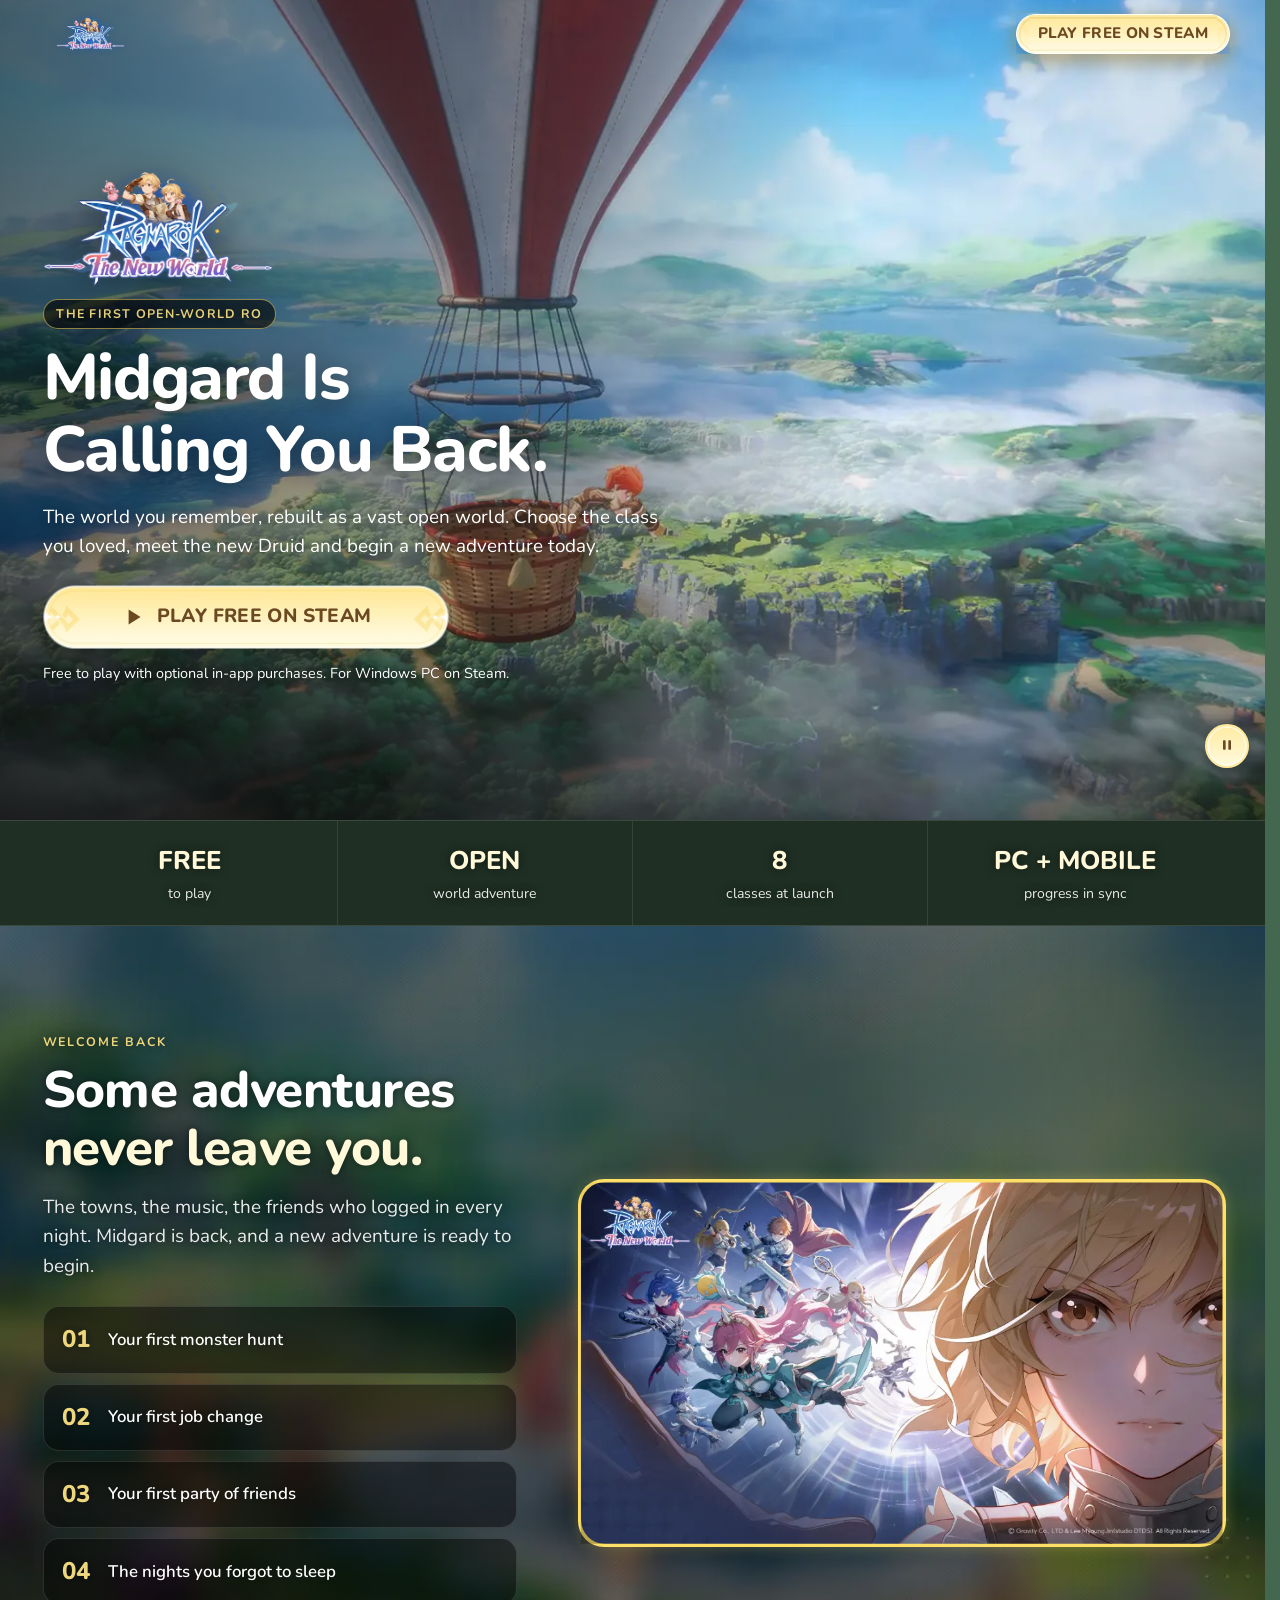
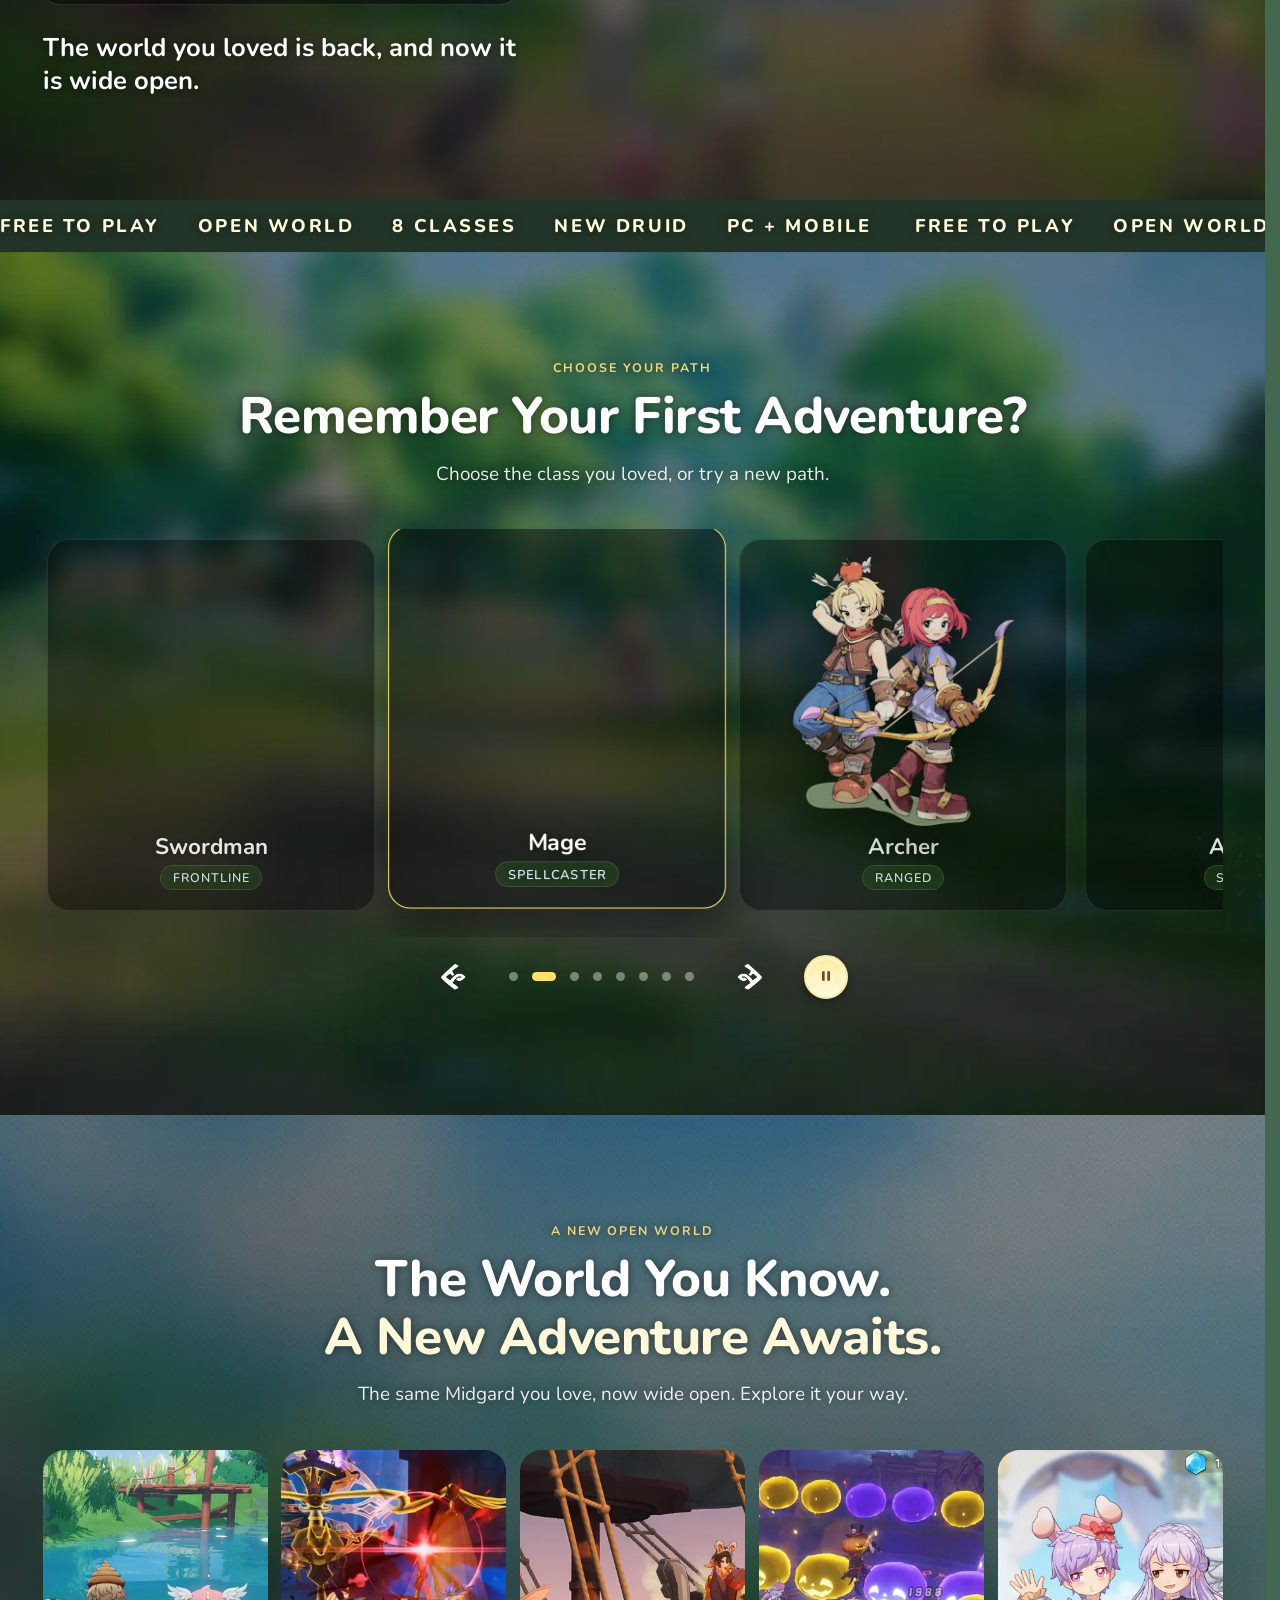
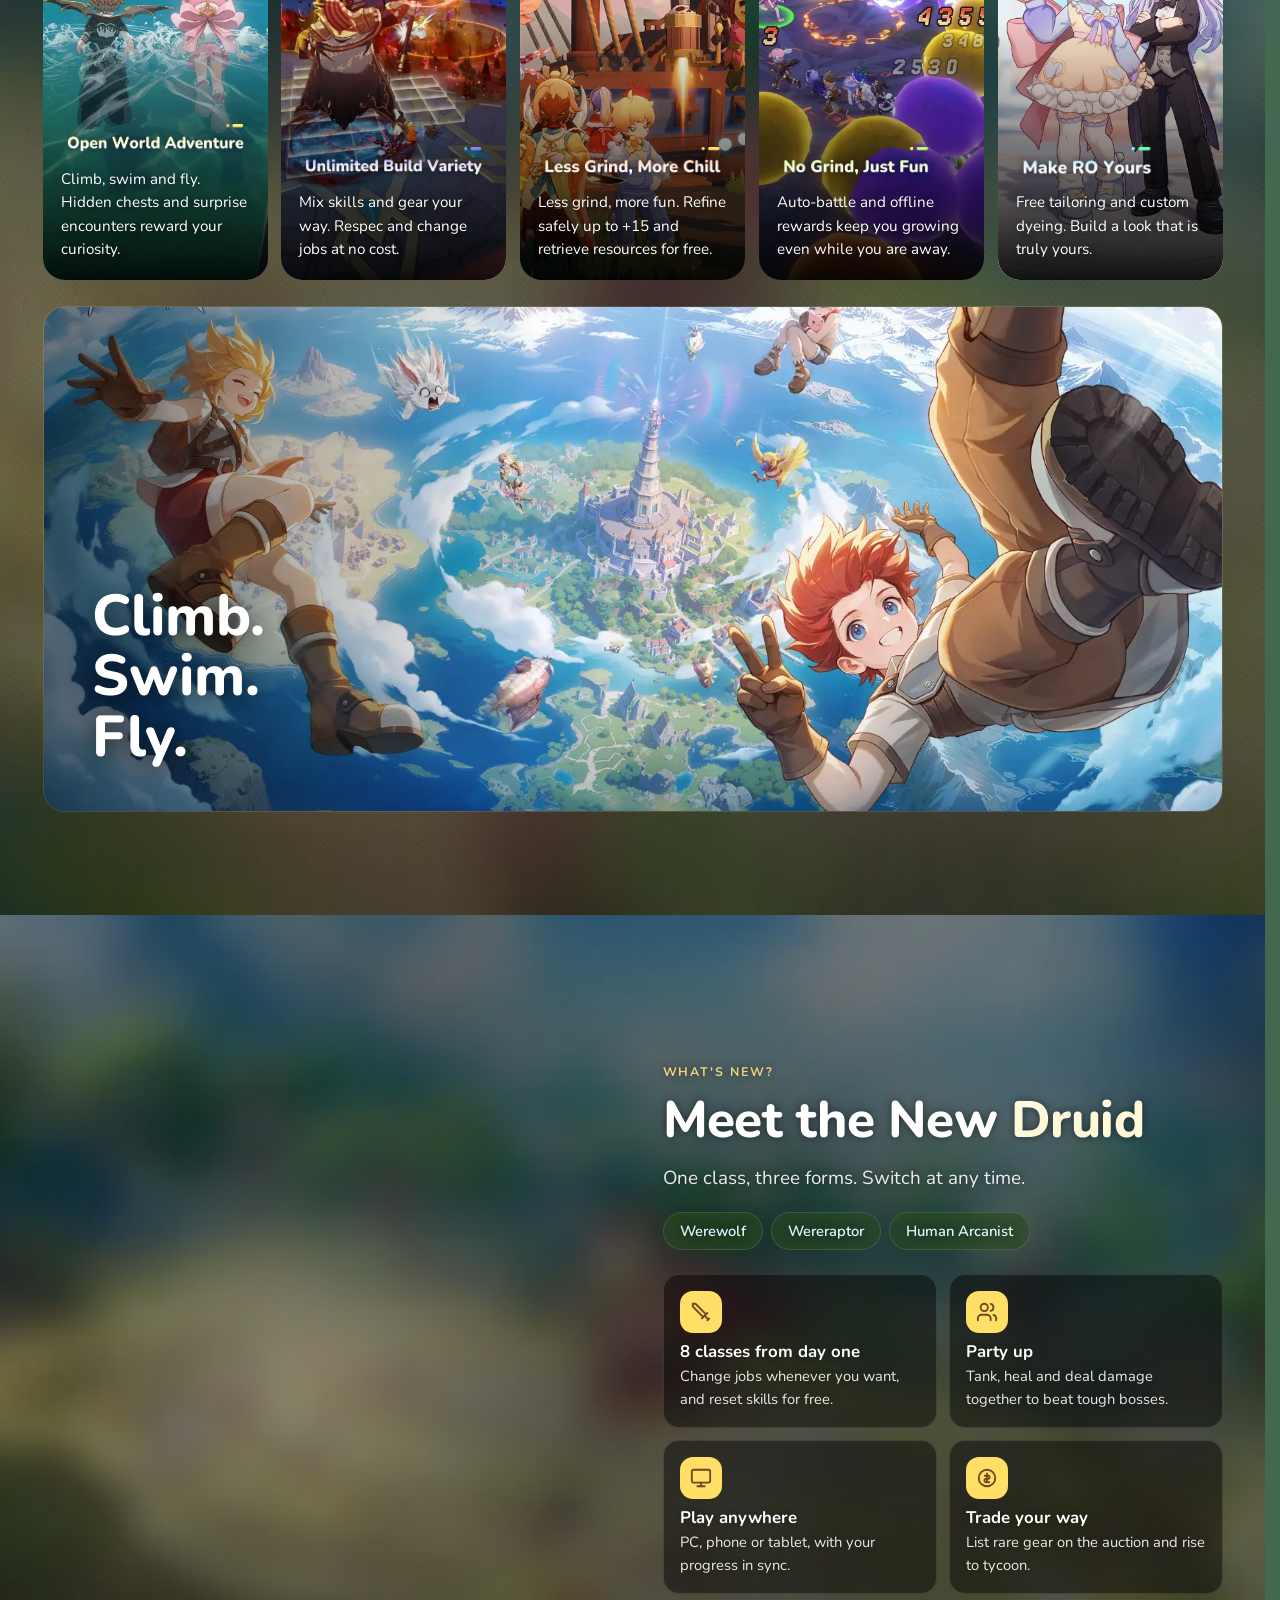
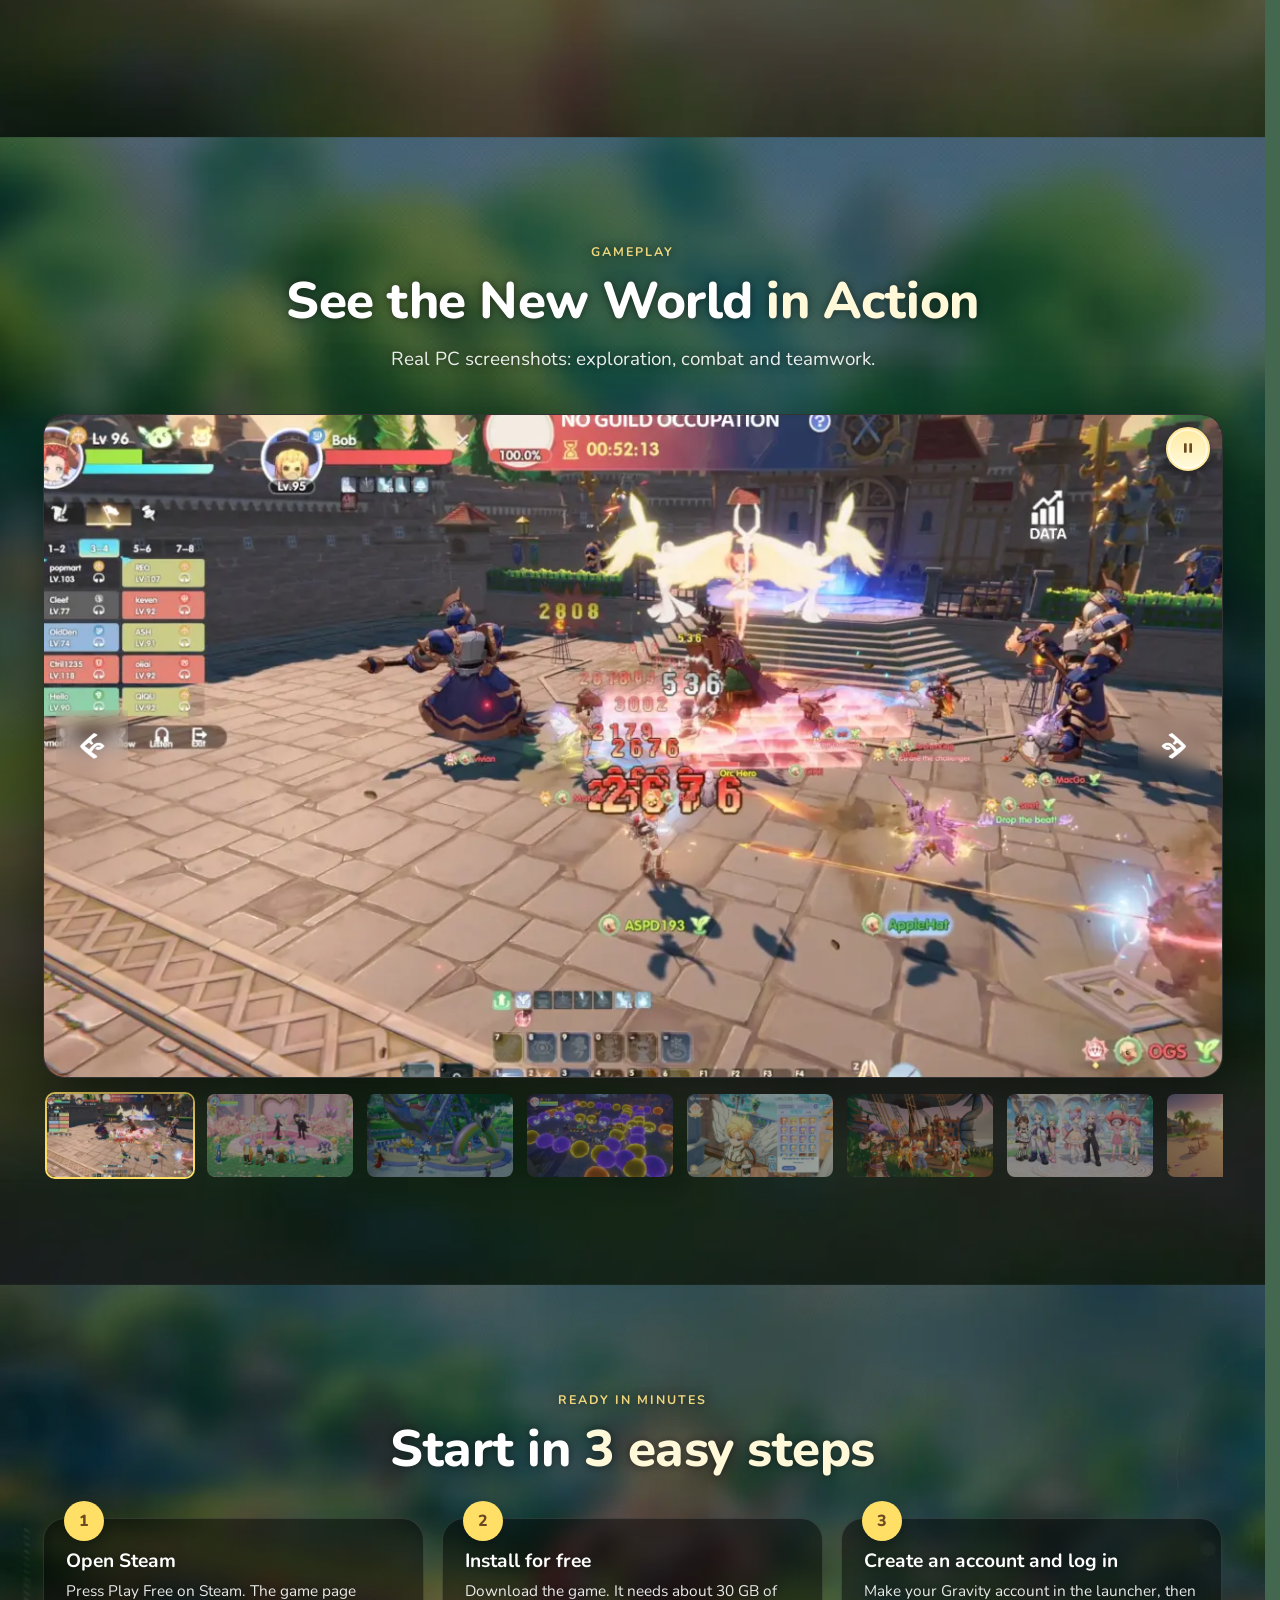
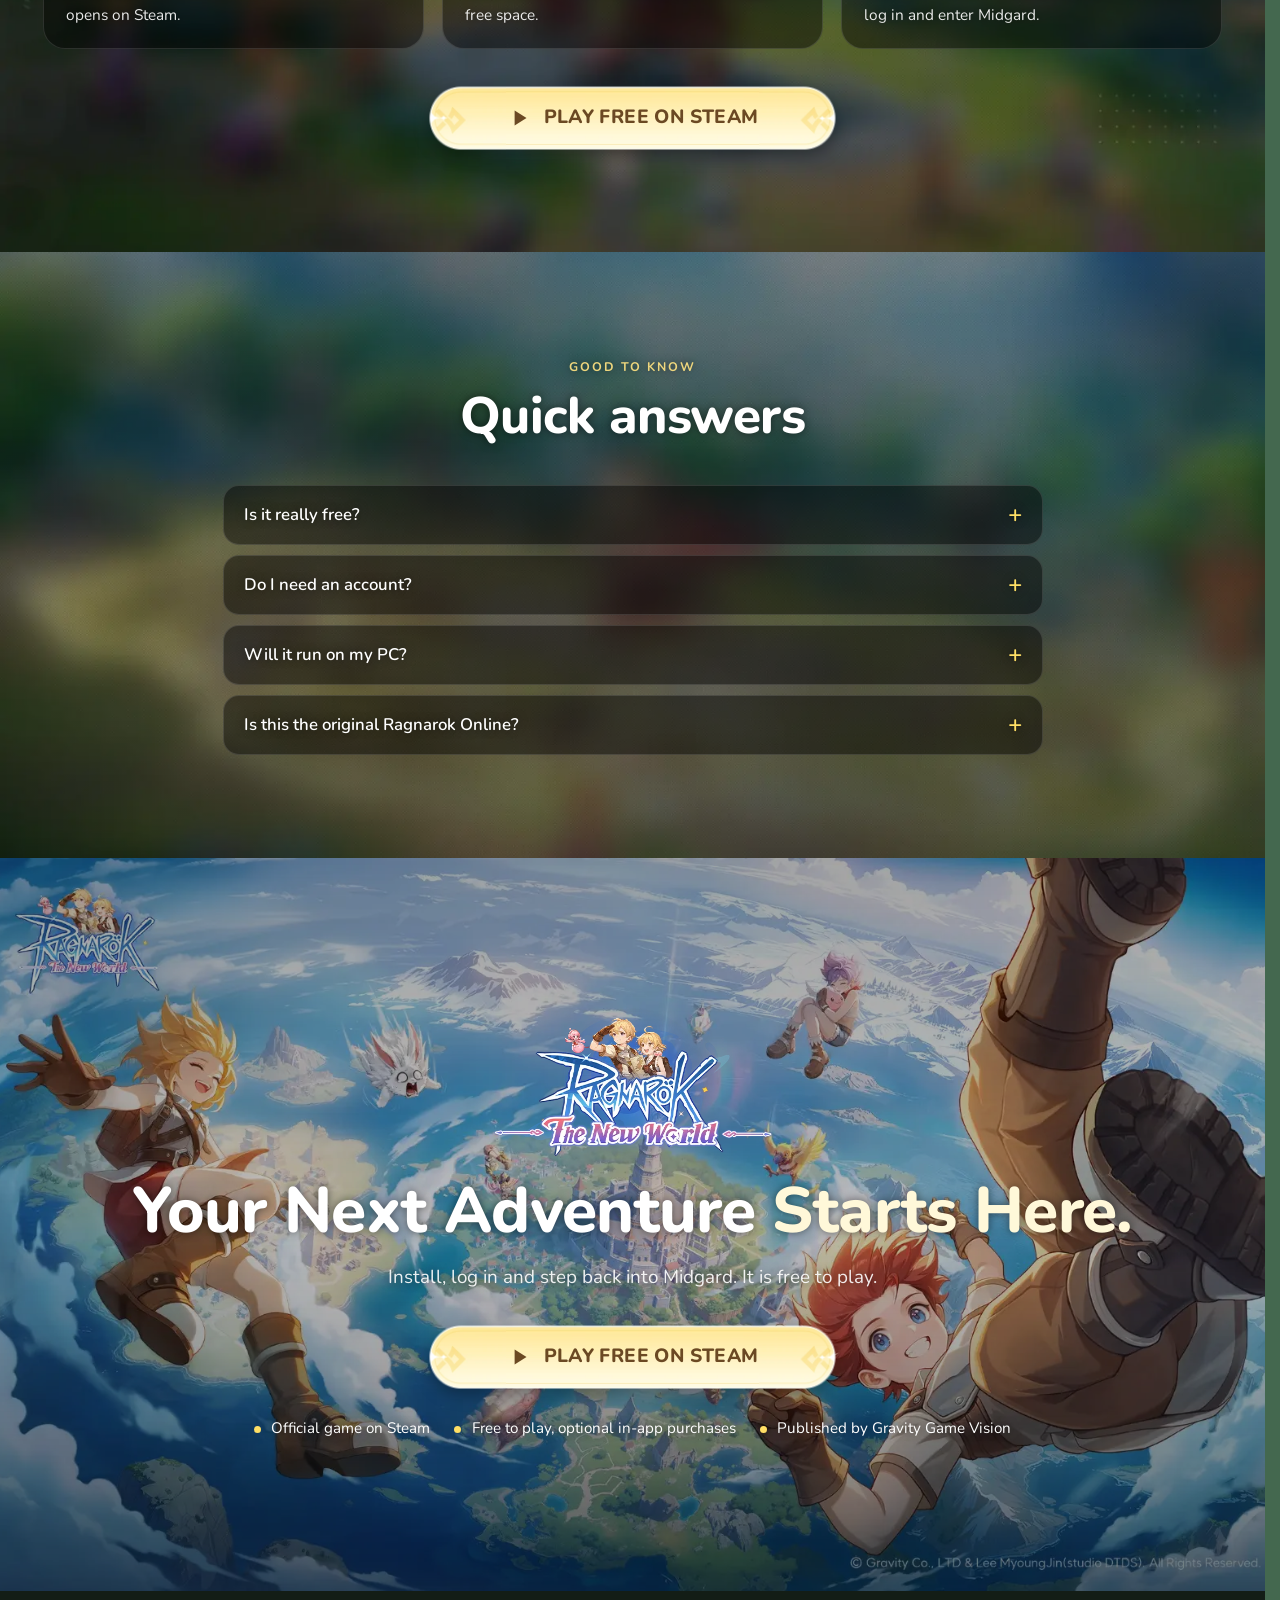
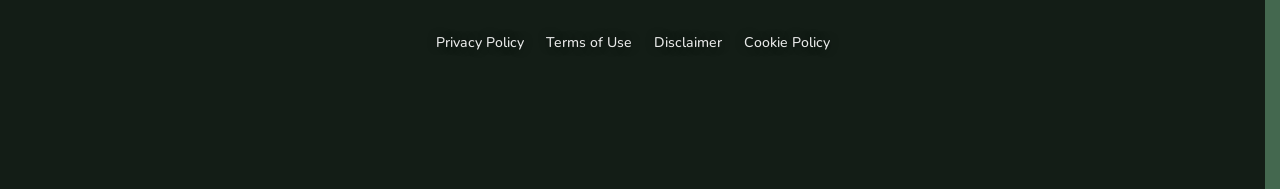
==== index.html @ cf986a8b "Landing page Ragnarok: The New World Co-Authored-By: Claude Sonnet 5.5 <noreply@anthropic.com>" ====
<!doctype html>
<html lang="en">
<head>
<meta charset="utf-8">
<meta name="viewport" content="width=device-width,initial-scale=1,viewport-fit=cover">
<title>Ragnarok: The New World | Play Free on Steam</title>
<meta name="description" content="Midgard is calling you back. The world you remember, rebuilt as a vast open world. Play Ragnarok: The New World free on PC / Steam.">
<meta name="robots" content="noindex,nofollow">
<meta property="og:type" content="website">
<meta property="og:title" content="Ragnarok: The New World | Play Free on Steam">
<meta property="og:description" content="Midgard is calling you back. The world you remember, rebuilt as a vast open world. Free to play on PC / Steam.">
<meta name="twitter:card" content="summary">
<meta name="theme-color" content="#44684f">
<meta name="color-scheme" content="dark">
<link rel="icon" type="image/webp" href="logo-small.webp">
<link rel="preconnect" href="https://fonts.googleapis.com">
<link rel="preconnect" href="https://fonts.gstatic.com" crossorigin>
<link rel="stylesheet" href="https://fonts.googleapis.com/css2?family=Kanit:wght@400;500;600;700;800&family=Nunito:wght@400;600;700;800&display=swap" media="print" onload="this.media='all'">
<noscript><link rel="stylesheet" href="https://fonts.googleapis.com/css2?family=Kanit:wght@400;500;600;700;800&family=Nunito:wght@400;600;700;800&display=swap"></noscript>
<link rel="preload" as="image" href="hero-bg.webp" media="(min-width:821px)">
<link rel="preload" as="image" href="hero-bg-m.webp" media="(max-width:820px)">
<script src="lang.js"></script>
<link rel="stylesheet" href="style.css">
<noscript><style>.rv{opacity:1!important;transform:none!important}.keyart img,.wide img{clip-path:none!important;transform:none!important}.wide .cap{opacity:1!important;transform:none!important}</style></noscript>
</head>
<body>
<a class="skip" href="#main" data-i18n="skip">Skip to main content</a>

<header class="top" id="top">
  <div class="wrap">
    <img class="logo" src="logo-small.webp" alt="Ragnarok: The New World" width="320" height="190">
    <a class="cta sm" href="https://store.steampowered.com/app/4212480/Ragnarok_The_New_World/" rel="noopener" data-cta="header"><span data-i18n="cta">PLAY FREE ON STEAM</span></a>
  </div>
</header>

<main id="main" tabindex="-1">
<!-- 01 HERO -->
<section class="hero" id="hero" aria-labelledby="hero-title">
  <video class="hero-video" id="heroVideo" muted loop playsinline preload="auto" aria-hidden="true" tabindex="-1"></video>
  <div class="wrap hero-grid">
    <div>
      <img class="hero-logo" src="logo.webp" alt="Ragnarok: The New World" width="520" height="282">
      <span class="eyebrow" data-i18n="heroEye">The first open-world RO</span>
      <h1 id="hero-title"><span class="hl" data-i18n="h1">Midgard Is Calling You Back.</span></h1>
      <p class="sub" data-i18n="heroSub">The world you remember, rebuilt as a vast open world. Choose the class you loved, meet the new Druid and begin a new adventure today.</p>
      <a class="cta" href="https://store.steampowered.com/app/4212480/Ragnarok_The_New_World/" rel="noopener" data-cta="hero">
        <svg viewBox="0 0 24 24" fill="currentColor" aria-hidden="true"><path d="M8 5v14l11-7z"/></svg>
        <span data-i18n="cta">PLAY FREE ON STEAM</span>
      </a>
      <p class="cta-note" data-i18n="ctaNote">Free to play with optional in-app purchases. For Windows PC on Steam.</p>
      <p class="phone-note" aria-live="polite"><span data-i18n="phoneNote">This is a Windows PC game. On your phone?</span> <button type="button" class="linkbtn" id="sendPc" data-i18n="copyLink">Send the link to my PC</button><span class="copied" role="status"></span></p>
    </div>
  </div>
  <button class="vctl" id="heroToggle" type="button" aria-pressed="false" data-i18n-label="pauseVideo" aria-label="Pause background video"><span aria-hidden="true"><svg viewBox="0 0 24 24" width="16" height="16" fill="currentColor" aria-hidden="true"><rect x="6" y="5" width="4" height="14" rx="1"/><rect x="14" y="5" width="4" height="14" rx="1"/></svg></span></button>
</section>

<!-- TRUST STRIP -->
<div class="strip">
  <div class="wrap rv">
    <div class="fact"><b data-i18n="s1">FREE</b><span data-i18n="s1d">to play</span></div>
    <div class="fact"><b data-i18n="s2">OPEN</b><span data-i18n="s2d">world adventure</span></div>
    <div class="fact"><b data-i18n="s3">8</b><span data-i18n="s3d">classes at launch</span></div>
    <div class="fact"><b data-i18n="s4">PC + MOBILE</b><span data-i18n="s4d">progress in sync</span></div>
  </div>
</div>

<!-- 02 MEMORY LANE (nostalgia) -->
<section class="memory" id="memory" aria-labelledby="memory-title">
  <div class="wrap memory-grid">
    <div class="rv">
      <span class="eyebrow" data-i18n="mEye">Welcome back</span>
      <h2 id="memory-title"><span data-i18n="mTitle">Some adventures <span class="hl">never leave you.</span></span></h2>
      <p class="sub" data-i18n="mSub" style="margin-top:1rem">The towns, the music, the friends who logged in every night. Midgard is back, and a new adventure is ready to begin.</p>
      <ul class="memories">
        <li><b>01</b><span data-i18n="m1">Your first monster hunt</span></li>
        <li><b>02</b><span data-i18n="m2">Your first job change</span></li>
        <li><b>03</b><span data-i18n="m3">Your first party of friends</span></li>
        <li><b>04</b><span data-i18n="m4">The nights you forgot to sleep</span></li>
      </ul>
      <p class="bridge" data-i18n="mBridge">The world you loved is back, and now it is wide open.</p>
    </div>
    <figure class="keyart rv">
      <img data-parallax decoding="async" src="wall3.webp" alt="" width="1000" height="563">
    </figure>
  </div>
</section>

<div class="ribbon-wrap" aria-hidden="true"><div class="ribbon">
  <div class="ribbon-track">
    <span data-i18n="ribbon">FREE TO PLAY     OPEN WORLD     8 CLASSES     NEW DRUID     PC + MOBILE     </span>
    <span data-i18n="ribbon">FREE TO PLAY     OPEN WORLD     8 CLASSES     NEW DRUID     PC + MOBILE     </span>
    <span data-i18n="ribbon">FREE TO PLAY     OPEN WORLD     8 CLASSES     NEW DRUID     PC + MOBILE     </span>
    <span data-i18n="ribbon">FREE TO PLAY     OPEN WORLD     8 CLASSES     NEW DRUID     PC + MOBILE     </span>
  </div>
</div></div>

<!-- 03 CLASSES CAROUSEL -->
<section class="classes" id="classes" aria-labelledby="classes-title">
  <div class="wrap">
    <div class="head rv">
      <span class="eyebrow" data-i18n="clsEye">Choose your path</span>
      <h2 id="classes-title"><span data-i18n="clsTitle">Remember Your First Adventure?</span></h2>
      <p class="sub" data-i18n="clsSub">Choose the class you loved, or try a new path.</p>
    </div>
    <div class="car rv" id="classCar" role="region" aria-roledescription="carousel" data-i18n-label="clsAria" aria-label="Classes">
      <div class="track" tabindex="0" data-i18n-label="clsAria" aria-label="Classes">
        <article class="slide"><div class="ccard"><div class="art"><img decoding="async" data-src="class-swordman.webp" alt="" width="629" height="560"></div><h3 data-i18n="c_sword">Swordman</h3><span class="tag" data-i18n="t_sword">Frontline</span></div></article>
        <article class="slide"><div class="ccard"><div class="art"><img decoding="async" data-src="class-mage.webp" alt="" width="571" height="560"></div><h3 data-i18n="c_mage">Mage</h3><span class="tag" data-i18n="t_mage">Spellcaster</span></div></article>
        <article class="slide"><div class="ccard"><div class="art"><img decoding="async" data-src="class-archer.webp" alt="" width="460" height="560"></div><h3 data-i18n="c_archer">Archer</h3><span class="tag" data-i18n="t_archer">Ranged</span></div></article>
        <article class="slide"><div class="ccard"><div class="art"><img decoding="async" data-src="class-acolyte.webp" alt="" width="530" height="560"></div><h3 data-i18n="c_aco">Acolyte</h3><span class="tag" data-i18n="t_aco">Support</span></div></article>
        <article class="slide"><div class="ccard"><div class="art"><img decoding="async" data-src="class-thief.webp" alt="" width="464" height="560"></div><h3 data-i18n="c_thief">Thief</h3><span class="tag" data-i18n="t_thief">Agile</span></div></article>
        <article class="slide"><div class="ccard"><div class="art"><img decoding="async" data-src="class-merchant.webp" alt="" width="538" height="560"></div><h3 data-i18n="c_mer">Merchant</h3><span class="tag" data-i18n="t_mer">Trader</span></div></article>
        <article class="slide"><div class="ccard"><div class="art"><img decoding="async" data-src="class-gunslinger.webp" alt="" width="538" height="560"></div><h3 data-i18n="c_gun">Gunslinger</h3><span class="tag" data-i18n="t_gun">Gunfire</span></div></article>
        <article class="slide"><div class="ccard"><div class="art"><img decoding="async" data-src="class-druid.webp" alt="" width="579" height="640"></div><h3 data-i18n="c_dru">Druid</h3><span class="tag new" data-i18n="t_dru">New: Shapeshifter</span></div></article>
      </div>
      <div class="arrows">
        <button class="arrow" type="button" data-dir="-1" data-i18n-label="prev" aria-label="Previous"><span aria-hidden="true">‹</span></button>
        <div class="dots" id="classDots"></div>
        <button class="arrow" type="button" data-dir="1" data-i18n-label="next" aria-label="Next"><span aria-hidden="true">›</span></button>
        <button class="pause" id="classPause" type="button" aria-pressed="false" data-i18n-label="pauseSlides" aria-label="Pause slideshow"><span aria-hidden="true"><svg viewBox="0 0 24 24" width="16" height="16" fill="currentColor" aria-hidden="true"><rect x="6" y="5" width="4" height="14" rx="1"/><rect x="14" y="5" width="4" height="14" rx="1"/></svg></span></button>
      </div>
    </div>
  </div>
</section>

<!-- 03 DISCOVER THE NEW WORLD -->
<section class="world" id="world" aria-labelledby="world-title">
  <div class="wrap">
    <div class="head rv">
      <span class="eyebrow" data-i18n="wEye">A new open world</span>
      <h2 id="world-title"><span data-i18n="wTitle">The World You Know.<br><span class="hl">A New Adventure Awaits.</span></span></h2>
      <p class="sub" data-i18n="wSub">The same Midgard you love, now wide open. Explore it your way.</p>
    </div>
    <div class="world-grid rv">
      <div class="wcard" data-bg="shot-09.webp"><div class="txt"><h3 class="sr-only" data-i18n="wt1">Open World Adventure</h3><img class="ttl" data-img-en="world-title-1-en.webp" data-img-th="world-title-1-th.webp" alt="" aria-hidden="true" width="1737" height="305"><p data-i18n="w1">Climb, swim and fly. Hidden chests and surprise encounters reward your curiosity.</p></div></div>
      <div class="wcard" data-bg="shot-10.webp"><div class="txt"><h3 class="sr-only" data-i18n="wt2">Unlimited Build Variety</h3><img class="ttl" data-img-en="world-title-2-en.webp" data-img-th="world-title-2-th.webp" alt="" aria-hidden="true" width="1738" height="304"><p data-i18n="w2">Mix skills and gear your way. Respec and change jobs at no cost.</p></div></div>
      <div class="wcard" data-bg="shot-06.webp"><div class="txt"><h3 class="sr-only" data-i18n="wt3">Less Grind, More Chill</h3><img class="ttl" data-img-en="world-title-3-en.webp" data-img-th="world-title-3-th.webp" alt="" aria-hidden="true" width="1637" height="295"><p data-i18n="w3">Less grind, more fun. Refine safely up to +15 and retrieve resources for free.</p></div></div>
      <div class="wcard" data-bg="shot-04.webp"><div class="txt"><h3 class="sr-only" data-i18n="wt4">No Grind, Just Fun</h3><img class="ttl" data-img-en="world-title-4-en.webp" data-img-th="world-title-4-th.webp" alt="" aria-hidden="true" width="1375" height="295"><p data-i18n="w4">Auto-battle and offline rewards keep you growing even while you are away.</p></div></div>
      <div class="wcard" data-bg="shot-07.webp"><div class="txt"><h3 class="sr-only" data-i18n="wt5">Make RO Yours</h3><img class="ttl" data-img-en="world-title-5-en.webp" data-img-th="world-title-5-th.webp" alt="" aria-hidden="true" width="1175" height="282"><p data-i18n="w5">Free tailoring and custom dyeing. Build a look that is truly yours.</p></div></div>
    </div>
    <div class="wide rv"><img data-parallax decoding="async" data-src="wall1.webp" alt="" width="1600" height="900"><div class="cap" data-i18n="cap">Climb.<br>Swim.<br>Fly.</div></div>
  </div>
</section>

<!-- 04 WHAT'S NEW -->
<section class="new-sec" id="new" aria-labelledby="new-title">
  <div class="wrap split">
    <div class="art rv druid-frame"><img decoding="async" data-src="class-druid.webp" alt="Druid" width="579" height="640"></div>
    <div class="rv">
      <span class="eyebrow" data-i18n="nEye">What's new?</span>
      <h2 id="new-title"><span data-i18n="nTitle">Meet the New <span class="hl">Druid</span></span></h2>
      <p class="sub" data-i18n="nSub" style="margin-top:.9rem">One class, three forms. Switch at any time.</p>
      <div class="forms"><span data-i18n="form1">Werewolf</span><span data-i18n="form2">Wereraptor</span><span data-i18n="form3">Human Arcanist</span></div>
      <div class="feat-list">
        <div class="feat"><div class="ic"><svg viewBox="0 0 24 24" fill="none" stroke="currentColor" stroke-width="2" stroke-linecap="round" stroke-linejoin="round" aria-hidden="true"><path d="M14.5 17.5 3 6V3h3l11.5 11.5"/><path d="M13 19l6-6"/><path d="M16 16l4 4"/><path d="M19 21l2-2"/></svg></div><h3 data-i18n="f2">8 classes from day one</h3><p data-i18n="f2d">Change jobs whenever you want, and reset skills for free.</p></div>
        <div class="feat"><div class="ic"><svg viewBox="0 0 24 24" fill="none" stroke="currentColor" stroke-width="2" stroke-linecap="round" stroke-linejoin="round" aria-hidden="true"><path d="M16 21v-2a4 4 0 0 0-4-4H6a4 4 0 0 0-4 4v2"/><circle cx="9" cy="7" r="4"/><path d="M22 21v-2a4 4 0 0 0-3-3.87"/><path d="M16 3.13a4 4 0 0 1 0 7.75"/></svg></div><h3 data-i18n="f3">Party up</h3><p data-i18n="f3d">Tank, heal and deal damage together to beat tough bosses.</p></div>
        <div class="feat"><div class="ic"><svg viewBox="0 0 24 24" fill="none" stroke="currentColor" stroke-width="2" stroke-linecap="round" stroke-linejoin="round" aria-hidden="true"><rect width="20" height="14" x="2" y="3" rx="2"/><path d="M8 21h8"/><path d="M12 17v4"/></svg></div><h3 data-i18n="f4">Play anywhere</h3><p data-i18n="f4d">PC, phone or tablet, with your progress in sync.</p></div>
        <div class="feat"><div class="ic"><svg viewBox="0 0 24 24" fill="none" stroke="currentColor" stroke-width="2" stroke-linecap="round" stroke-linejoin="round" aria-hidden="true"><circle cx="12" cy="12" r="9"/><path d="M12 7v10"/><path d="M9.5 9.5h4a1.8 1.8 0 0 1 0 3.5h-3a1.8 1.8 0 0 0 0 3.5h4"/></svg></div><h3 data-i18n="f5">Trade your way</h3><p data-i18n="f5d">List rare gear on the auction and rise to tycoon.</p></div>
      </div>
    </div>
  </div>
</section>

<!-- 05 GAMEPLAY -->
<section class="play" id="play" aria-labelledby="play-title">
  <div class="wrap">
    <div class="head rv">
      <span class="eyebrow" data-i18n="pEye">Gameplay</span>
      <h2 id="play-title"><span data-i18n="pTitle">See the New World <span class="hl">in Action</span></span></h2>
      <p class="sub" data-i18n="pSub">Real PC screenshots: exploration, combat and teamwork.</p>
    </div>
    <div class="stage rv" id="stage" role="region" aria-roledescription="carousel" data-i18n-label="gameAria" aria-label="Gameplay screenshots">
      <div class="shots" id="shots">
        <img decoding="async" data-src="shot-01.webp" alt="" width="1280" height="720">
        <img decoding="async" data-src="shot-02.webp" alt="" width="1280" height="720">
        <img decoding="async" data-src="shot-03.webp" alt="" width="1280" height="720">
        <img decoding="async" data-src="shot-04.webp" alt="" width="1280" height="720">
        <img decoding="async" data-src="shot-05.webp" alt="" width="1280" height="720">
        <img decoding="async" data-src="shot-06.webp" alt="" width="1280" height="720">
        <img decoding="async" data-src="shot-07.webp" alt="" width="1280" height="720">
        <img decoding="async" data-src="shot-08.webp" alt="" width="1280" height="720">
        <img decoding="async" data-src="shot-09.webp" alt="" width="1280" height="720">
        <img decoding="async" data-src="shot-10.webp" alt="" width="1280" height="720">
      </div>
      <button class="arrow prev" type="button" data-dir="-1" data-i18n-label="prev" aria-label="Previous"><span aria-hidden="true">‹</span></button>
      <button class="arrow next" type="button" data-dir="1" data-i18n-label="next" aria-label="Next"><span aria-hidden="true">›</span></button>
      <button class="pause stage-pause" id="stagePause" type="button" aria-pressed="false" data-i18n-label="pauseSlides" aria-label="Pause slideshow"><span aria-hidden="true"><svg viewBox="0 0 24 24" width="16" height="16" fill="currentColor" aria-hidden="true"><rect x="6" y="5" width="4" height="14" rx="1"/><rect x="14" y="5" width="4" height="14" rx="1"/></svg></span></button>
    </div>
    <div class="thumbs" id="thumbs"></div>
  </div>
</section>

<!-- 06 STEPS -->
<section class="steps" id="steps" aria-labelledby="steps-title">
  <div class="wrap">
    <div class="head rv">
      <span class="eyebrow" data-i18n="stEye">Ready in minutes</span>
      <h2 id="steps-title"><span data-i18n="stTitle">Start in <span class="hl">3 easy steps</span></span></h2>
    </div>
    <div class="steps-grid rv">
      <div class="step"><h3 data-i18n="st1">Open Steam</h3><p data-i18n="st1d">Press Play Free on Steam. The game page opens on Steam.</p></div>
      <div class="step"><h3 data-i18n="st2">Install for free</h3><p data-i18n="st2d">Download the game. It needs about 30 GB of free space.</p></div>
      <div class="step"><h3 data-i18n="st3">Create an account and log in</h3><p data-i18n="st3d">Make your Gravity account in the launcher, then log in and enter Midgard.</p></div>
    </div>
    <div class="cta-row rv">
      <a class="cta" href="https://store.steampowered.com/app/4212480/Ragnarok_The_New_World/" rel="noopener" data-cta="steps"><svg viewBox="0 0 24 24" fill="currentColor" aria-hidden="true"><path d="M8 5v14l11-7z"/></svg><span data-i18n="cta">PLAY FREE ON STEAM</span></a>
    </div>
  </div>
</section>

<!-- 07 FAQ -->
<section class="faq" id="faq" aria-labelledby="faq-title">
  <div class="wrap">
    <div class="head rv">
      <span class="eyebrow" data-i18n="qEye">Good to know</span>
      <h2 id="faq-title"><span data-i18n="qTitle">Quick answers</span></h2>
    </div>
    <div class="faq-list rv">
      <details><summary data-i18n="q1">Is it really free?</summary><p data-i18n="a1">Yes. Ragnarok: The New World is free to play on Steam. It includes optional in-app purchases.</p></details>
      <details><summary data-i18n="q2">Do I need an account?</summary><p data-i18n="a2">Yes. A Gravity account is required and you create it in the game launcher the first time you start.</p></details>
      <details><summary data-i18n="q3">Will it run on my PC?</summary><p data-i18n="a3">Steam lists 12 GB of RAM as the minimum and 16 GB as recommended, plus 30 GB of free disk space and a broadband connection.</p></details>
      <details><summary data-i18n="q4">Is this the original Ragnarok Online?</summary><p data-i18n="a4">No. It is a new game with a familiar world and classes, rebuilt as an open world. It is not the 2002 client.</p></details>
    </div>
  </div>
</section>

<!-- 08 FINAL CTA -->
<section class="final" id="final" aria-labelledby="final-title">
  <div class="wrap rv">
    <img src="logo.webp" alt="" style="width:min(280px,60%);margin:0 auto 16px" loading="lazy" width="520" height="282">
    <h2 id="final-title"><span data-i18n="fTitle">Your Next Adventure <span class="hl">Starts Here.</span></span></h2>
    <p class="sub" data-i18n="fSub">Install, log in and step back into Midgard. It is free to play.</p>
    <a class="cta" href="https://store.steampowered.com/app/4212480/Ragnarok_The_New_World/" rel="noopener" data-cta="final">
      <svg viewBox="0 0 24 24" fill="currentColor" aria-hidden="true"><path d="M8 5v14l11-7z"/></svg>
      <span data-i18n="cta">PLAY FREE ON STEAM</span>
    </a>
    <ul class="trust">
      <li data-i18n="t1">Official game on Steam</li>
      <li data-i18n="t2">Free to play, optional in-app purchases</li>
      <li data-i18n="t3">Published by Gravity Game Vision</li>
    </ul>
  </div>
</section>
</main>

<footer>
  <div class="wrap">
    <nav class="flinks" data-i18n-label="legalNav" aria-label="Legal">
      <a href="privacy.html" data-i18n="fl1">Privacy Policy</a>
      <a href="terms.html" data-i18n="fl2">Terms of Use</a>
      <a href="disclaimer.html" data-i18n="fl3">Disclaimer</a>
      <a href="cookies.html" data-i18n="fl4">Cookie Policy</a>
    </nav>
  </div>
</footer>

<div class="sticky" id="sticky">
  <a class="cta" href="https://store.steampowered.com/app/4212480/Ragnarok_The_New_World/" rel="noopener" data-cta="sticky"><svg viewBox="0 0 24 24" fill="currentColor" aria-hidden="true"><path d="M8 5v14l11-7z"/></svg><span data-i18n="cta">PLAY FREE ON STEAM</span></a>
</div>

<script src="script.js" defer></script>
</body>
</html>
---- style.css ----
:root{
  --navy:#44684f; --navy2:#506759; --ink:#ffffff; --muted:rgba(255,255,255,.9);
  --gold:#ffdf65; --gold2:#f2c94c; --cream:#fff8d9; --pale:#eed67d;
  --radius:22px; --max:1180px;
}
*{box-sizing:border-box}
html{scroll-behavior:smooth;-webkit-text-size-adjust:100%}
body{margin:0;background:var(--navy);color:var(--ink);text-shadow:0 0 8px rgba(0,0,0,.5);font-family:'Nunito','Kanit','Noto Sans Thai',system-ui,-apple-system,'Segoe UI',Roboto,sans-serif;line-height:1.55;overflow-x:hidden}
img{max-width:100%;height:auto;display:block}
a{color:inherit}
.wrap{width:min(var(--max),100% - 32px);margin-inline:auto}
.eyebrow{display:inline-block;font-weight:700;letter-spacing:.16em;text-transform:uppercase;font-size:.78rem;color:#eed67d;margin-bottom:.7rem}
h1,h2,h3{line-height:1.12;margin:0}
h2{font-size:clamp(1.9rem,4.6vw,3.2rem);font-weight:800;letter-spacing:-.01em}
.hl{color:#fff8d9}
.sub{color:var(--muted);font-size:clamp(1rem,2vw,1.18rem);max-width:58ch}
section{position:relative;padding:clamp(56px,8vw,104px) 0}
.head{position:relative;text-align:center;margin-bottom:40px}
.head .sub{margin:.9rem auto 0}

/* CTA */
.cta{display:inline-flex;align-items:center;gap:.7rem;border:0;cursor:pointer;font:inherit;font-weight:700;color:#6b4923;text-decoration:none;
  background:linear-gradient(180deg,#fff8d9 0%,var(--gold) 55%,var(--gold2) 100%);
  padding:1.05rem 2.2rem;border-radius:999px;font-size:clamp(1.05rem,2.4vw,1.3rem);letter-spacing:.02em;
  box-shadow:0 10px 30px rgba(242,193,78,.45),inset 0 2px 0 rgba(255,255,255,.65),inset 0 -4px 0 rgba(160,70,0,.35);
  transition:transform .15s,box-shadow .15s;position:relative;overflow:hidden}
.cta:hover{transform:translateY(-2px) scale(1.03);box-shadow:0 14px 38px rgba(242,193,78,.62),inset 0 2px 0 rgba(255,255,255,.65),inset 0 -4px 0 rgba(160,70,0,.35)}
.cta:active{transform:translateY(1px)}
.cta::after{content:"";position:absolute;inset:0;background:linear-gradient(110deg,transparent 30%,rgba(255,255,255,.55) 50%,transparent 70%);transform:translateX(-120%);animation:shine 3.2s ease-in-out infinite}
@keyframes shine{60%,100%{transform:translateX(120%)}}
.cta svg{width:1.35em;height:1.35em;flex:none}
.cta.sm{padding:.55rem 1.3rem;font-size:.95rem;box-shadow:0 6px 18px rgba(242,193,78,.4),inset 0 2px 0 rgba(255,255,255,.6),inset 0 -3px 0 rgba(160,70,0,.35)}
.cta-note{margin:.8rem 0 0;font-size:.9rem;color:#ffffff;text-shadow:0 1px 8px rgba(0,0,0,.7)}
:focus-visible{outline:3px solid #fffad1;outline-offset:3px}

/* header */
header.top{position:fixed;inset:0 0 auto 0;z-index:50;padding:9px 0;transition:background .25s,backdrop-filter .25s,transform .25s}
header.top.solid{background:rgba(0,0,0,.86);backdrop-filter:blur(10px)}
.top .wrap{display:flex;align-items:center;justify-content:space-between;gap:12px;min-height:50px}
.top .logo,.top .cta{opacity:0;visibility:hidden;pointer-events:none;transition:opacity .3s,visibility .3s}
.top .logo{height:48px;width:auto}
header.top.solid .logo,header.top.solid .cta{opacity:1;visibility:visible;pointer-events:auto}

/* hero */
.hero{min-height:min(100svh,820px);display:flex;align-items:center;padding:84px 0 56px;background:#44684f url(hero-bg.webp) center 78%/cover no-repeat;isolation:isolate;overflow:hidden}
.hero::before{content:"";position:absolute;inset:0;z-index:-1;background:
  linear-gradient(90deg,rgba(0,0,0,.55) 0%,rgba(0,0,0,.25) 46%,rgba(0,0,0,0) 68%),
  linear-gradient(180deg,rgba(0,0,0,0) 70%,rgba(0,0,0,.45) 100%)}
.hero-video{position:absolute;inset:0;width:100%;height:100%;object-fit:cover;z-index:-2;background:#44684f}
.hero-grid{display:grid;grid-template-columns:minmax(0,760px);gap:24px;align-items:center}
.hero h1{text-wrap:balance}
.hero-logo{width:min(230px,52%);margin-bottom:10px;filter:drop-shadow(0 8px 22px rgba(0,0,0,.5));animation:float 3.2s ease-in-out infinite}
@keyframes float{50%{transform:translateY(-8px)}}
.hero .eyebrow{background:rgba(0,0,0,.6);border:1px solid rgba(255,223,101,.55);padding:.28rem .8rem;border-radius:999px;letter-spacing:.1em;margin-bottom:.9rem}
.hero h1{font-size:clamp(2.2rem,5vw,4.3rem);font-weight:800;letter-spacing:-.02em;text-shadow:0 4px 30px rgba(0,0,0,.55)}
.hero h1 .hl{color:#fff}
.hero .sub{margin:1rem 0 1.5rem;color:#ffffff;text-shadow:0 2px 14px rgba(0,0,0,.65)}

/* trust strip */
.strip{background:rgba(0,0,0,.55);border-block:1px solid rgba(255,255,255,.12);padding:0}
.strip .wrap{display:grid;grid-template-columns:repeat(4,1fr);gap:0}
.fact{padding:20px 14px;text-align:center;border-inline-end:1px solid rgba(255,255,255,.1)}
.fact:last-child{border:0}
.fact b{display:block;font-size:clamp(1.15rem,2.4vw,1.6rem);font-weight:800;color:#fff8d9}
.fact span{font-size:.88rem;color:var(--muted)}

/* memory lane */
.memory{background:linear-gradient(rgba(0,0,0,0.4),rgba(0,0,0,0.4)),#44684f;overflow:hidden}
.memory.ready{background:linear-gradient(rgba(0,0,0,0.4),rgba(0,0,0,0.4)),url(bg-feature.webp) center/cover}
.memory::before{content:"";position:absolute;width:620px;height:620px;right:-160px;top:-120px;border-radius:50%;background:radial-gradient(circle,rgba(255,223,101,.16),transparent 65%);pointer-events:none}
.memory-grid{display:grid;grid-template-columns:.85fr 1.15fr;gap:clamp(24px,5vw,64px);align-items:center;position:relative}
.memories{list-style:none;margin:1.6rem 0 0;padding:0;display:grid;gap:10px}
.memories li{display:flex;align-items:center;gap:16px;padding:14px 18px;border-radius:16px;background:rgba(0,0,0,.45);border:1px solid rgba(255,255,255,.12);font-weight:600;font-size:1.05rem}
.memories b{font-size:1.5rem;font-weight:800;color:#eed67d;min-width:2.2ch}
.bridge{margin:1.6rem 0 0;font-size:clamp(1.2rem,2.6vw,1.6rem);font-weight:700;line-height:1.3;color:#fff}
.keyart{margin:0;position:relative}
.keyart::before{content:"";position:absolute;inset:-3px;border-radius:26px;background:var(--gold);box-shadow:0 0 14px rgba(255,223,101,.25);z-index:0}
.keyart img{position:relative;z-index:1;width:100%;aspect-ratio:1000/563;object-fit:cover;object-position:50% 50%;border-radius:24px;box-shadow:0 30px 70px rgba(0,0,0,.55)}
.ribbon-wrap{overflow:hidden;background:var(--navy);position:relative;z-index:4}
.ribbon{overflow:hidden;background:rgba(0,0,0,.5);color:#fff8d9;font-weight:800;letter-spacing:.14em;font-size:clamp(.9rem,2vw,1.15rem);padding:.75rem 0}
.ribbon-track{display:flex;width:max-content;animation:marq 26s linear infinite}
.ribbon-track span{white-space:pre;padding-right:.5ch}
@keyframes marq{to{transform:translateX(-25%)}}

/* classes carousel */
.classes{background:#44684f;overflow:hidden}
.classes.ready{background:url(bg-occupation.webp) center/cover}
.classes::before{content:"";position:absolute;inset:0;background:rgba(0,0,0,.35);pointer-events:none}
.car{position:relative}
.track{display:flex;gap:18px;overflow-x:auto;scroll-snap-type:x mandatory;padding:10px 4px 26px;scrollbar-width:none;-webkit-overflow-scrolling:touch}
.track::-webkit-scrollbar{display:none}
.slide{flex:0 0 clamp(250px,28%,340px);scroll-snap-align:center}
.ccard{height:100%;background:rgba(0,0,0,.45);border:1px solid rgba(255,255,255,.12);border-radius:var(--radius);padding:16px 16px 20px;text-align:center;transition:transform .2s ease-out,translate .25s,scale .25s,border-color .25s,box-shadow .25s}
.ccard:hover{translate:0 -8px;border-color:var(--gold);box-shadow:0 18px 40px rgba(0,0,0,.4)}
.ccard .art{height:270px;display:grid;place-items:center;margin-bottom:8px}
.ccard .art img{height:270px;width:auto;max-width:100%;object-fit:contain;filter:drop-shadow(0 14px 18px rgba(0,0,0,.45))}
.ccard h3{font-size:1.4rem;font-weight:700}
.tag{display:inline-block;margin-top:.35rem;font-size:.78rem;font-weight:600;letter-spacing:.08em;text-transform:uppercase;color:#e0f7ff;background:#274a2199;border:1px solid rgba(255,255,255,.12);padding:.12rem .7rem;border-radius:999px}
.tag.new{background:#ffdf65;border-color:#ffdf65;color:#6b4923;text-shadow:none}
.arrows{display:flex;justify-content:center;gap:12px;align-items:center;margin-top:4px}
.arrow{width:48px;height:48px;border-radius:50%;border:1px solid rgba(255,255,255,.55);background:rgba(0,0,0,.45);color:#fff;font-size:1.4rem;cursor:pointer;transition:background .2s}
.arrow:hover{background:var(--gold);color:#6b4923;text-shadow:none}
.dots{display:flex;gap:7px;margin:0 8px}
.dots button{position:relative;width:9px;height:9px;border-radius:50%;border:0;padding:0;background:rgba(255,255,255,.4);cursor:pointer;transition:.2s}
.dots button::after{content:"";position:absolute;inset:-9px}
.dots button[aria-current="true"]{background:var(--gold);width:24px;border-radius:9px}

/* new world */
.world{background:linear-gradient(rgba(0,0,0,0.45),rgba(0,0,0,0.45)),#44684f}
.world.ready{background:linear-gradient(rgba(0,0,0,0.45),rgba(0,0,0,0.45)),url(bg-news.webp) center/cover}
.world-grid{display:grid;grid-template-columns:repeat(5,1fr);gap:14px}
.wcard{position:relative;border-radius:var(--radius);overflow:hidden;min-height:430px;background:#000 center/cover;display:flex;align-items:flex-end;isolation:isolate}
.wcard::before{content:"";position:absolute;inset:0;background:inherit;z-index:-2;transition:transform .7s}
.wcard:hover{filter:saturate(1.2)}
.wcard::after{content:"";position:absolute;inset:0;z-index:-1;background:linear-gradient(180deg,transparent 40%,rgba(0,0,0,.92))}
.wcard .txt{padding:18px;text-shadow:0 2px 10px rgba(0,0,0,.8)}
.wcard .ttl{height:34px;width:auto;margin-bottom:10px}
.wcard p{margin:0;font-size:.95rem;color:#ffffff}
.wide{margin-top:26px;border-radius:var(--radius);overflow:hidden;border:1px solid rgba(255,255,255,.12);position:relative}
.wide img{width:100%;aspect-ratio:21/9;object-fit:cover}
.wide::after{content:"";position:absolute;inset:0;background:linear-gradient(90deg,rgba(0,0,0,.5),transparent 42%)}
.wide .cap{position:absolute;z-index:2;left:clamp(18px,4vw,48px);bottom:clamp(18px,4vw,44px);font-size:clamp(1.8rem,5vw,3.6rem);font-weight:800;line-height:1.05;text-shadow:0 4px 24px rgba(0,0,0,.7)}

/* what's new */
.new-sec{background:linear-gradient(rgba(0,0,0,0.4),rgba(0,0,0,0.4)),#44684f}
.new-sec.ready{background:linear-gradient(rgba(0,0,0,0.4),rgba(0,0,0,0.4)),url(bg-competition.webp) center/cover}
.split{display:grid;grid-template-columns:1fr 1fr;gap:clamp(20px,5vw,60px);align-items:center}
.druid-frame{background:radial-gradient(circle at 50% 55%,rgba(255,248,217,.28),transparent 62%);padding:8px}
.druid-frame img{width:100%;filter:drop-shadow(0 20px 36px rgba(0,0,0,.5))}
.forms{display:flex;flex-wrap:wrap;gap:8px;margin:1.2rem 0 0}
.forms span{font-weight:600;font-size:.92rem;padding:.4rem 1rem;border-radius:999px;background:#274a2199;color:#e0f7ff;border:1px solid rgba(255,255,255,.12)}
.feat-list{display:grid;grid-template-columns:1fr 1fr;gap:12px;margin-top:24px}
.feat{padding:16px;border-radius:16px;background:rgba(0,0,0,.45);border:1px solid rgba(255,255,255,.12)}
.feat .ic{width:42px;height:42px;border-radius:13px;display:grid;place-items:center;background:var(--gold);color:#6b4923;text-shadow:none;margin-bottom:10px}
.feat .ic svg{width:22px;height:22px}
.feat h3{font-size:1.05rem}
.feat p{margin:.2rem 0 0;color:var(--muted);font-size:.92rem}

/* gameplay */
.play{background:linear-gradient(rgba(0,0,0,0.45),rgba(0,0,0,0.45)),#44684f}
.play.ready{background:linear-gradient(rgba(0,0,0,0.45),rgba(0,0,0,0.45)),url(bg-occupation.webp) center/cover}
.stage{position:relative;border-radius:var(--radius);overflow:hidden;border:1px solid rgba(255,255,255,.2);box-shadow:0 24px 60px rgba(0,0,0,.5);background:#000}
.stage .shots{display:flex;overflow-x:auto;scroll-snap-type:x mandatory;scrollbar-width:none}
.stage .shots::-webkit-scrollbar{display:none}
.stage .shots img{flex:0 0 100%;scroll-snap-align:center;aspect-ratio:16/9;object-fit:cover}
.stage .arrow{position:absolute;top:50%;translate:0 -50%;backdrop-filter:blur(8px)}
.stage .prev{left:12px}.stage .next{right:12px}
.thumbs{display:flex;gap:10px;overflow-x:auto;padding:14px 2px 4px;scrollbar-width:none}
.thumbs::-webkit-scrollbar{display:none}
.thumbs button{flex:0 0 clamp(90px,14vw,150px);padding:0;border:2px solid transparent;border-radius:10px;overflow:hidden;cursor:pointer;opacity:.55;background:none;transition:.2s}
.thumbs button[aria-current="true"]{border-color:var(--gold);opacity:1}
.thumbs img{aspect-ratio:16/9;object-fit:cover;width:100%}

/* steps */
.steps{background:linear-gradient(rgba(0,0,0,0.4),rgba(0,0,0,0.4)),#44684f}
.steps.ready{background:linear-gradient(rgba(0,0,0,0.4),rgba(0,0,0,0.4)),url(bg-feature.webp) center/cover}
.steps-grid{display:grid;grid-template-columns:repeat(3,1fr);gap:18px;counter-reset:s}
.step{position:relative;padding:26px 22px 22px;border-radius:var(--radius);background:rgba(0,0,0,.45);border:1px solid rgba(255,255,255,.12)}
.step::before{counter-increment:s;content:counter(s);position:absolute;top:-18px;left:20px;width:40px;height:40px;border-radius:50%;display:grid;place-items:center;font-weight:800;color:#6b4923;text-shadow:none;background:var(--gold);box-shadow:0 6px 16px rgba(0,0,0,.3)}
.step h3{font-size:1.2rem;margin-top:6px}
.step p{margin:.4rem 0 0;color:var(--muted);font-size:.96rem}
.steps .cta-row{text-align:center;margin-top:36px}

/* faq */
.faq{background:linear-gradient(rgba(0,0,0,0.45),rgba(0,0,0,0.45)),#44684f}
.faq.ready{background:linear-gradient(rgba(0,0,0,0.45),rgba(0,0,0,0.45)),url(bg-news.webp) center/cover}
.faq-list{max-width:820px;margin:0 auto;display:grid;gap:10px}
details{border-radius:16px;background:rgba(0,0,0,.45);border:1px solid rgba(255,255,255,.12);overflow:hidden}
summary{cursor:pointer;list-style:none;padding:16px 52px 16px 20px;font-weight:600;font-size:1.05rem;position:relative}
summary::-webkit-details-marker{display:none}
summary::after{content:"+";position:absolute;right:20px;top:50%;translate:0 -50%;font-size:1.5rem;color:var(--gold);transition:.2s}
details[open] summary::after{rotate:45deg}
details p{margin:0;padding:0 20px 18px;color:var(--muted)}

/* final */
.final{text-align:center;background:linear-gradient(180deg,rgba(0,0,0,.35),rgba(0,0,0,.25) 50%,rgba(0,0,0,.5) 100%),#44684f;padding:clamp(70px,12vw,150px) 0}
.final.ready{background:linear-gradient(180deg,rgba(0,0,0,.35),rgba(0,0,0,.25) 50%,rgba(0,0,0,.5) 100%),url(wall1.webp) center/cover}
.final h2{font-size:clamp(2.1rem,6vw,4rem)}
.final .sub{margin:1rem auto 2rem}

footer{background:rgba(0,0,0,.72);padding:30px 0 110px;color:rgba(255,255,255,.55);font-size:.78rem;text-align:center}
footer p{margin:.3rem auto;max-width:80ch}
.flinks{display:flex;flex-wrap:wrap;justify-content:center;gap:6px 22px;margin-bottom:14px}
.flinks a{color:rgba(255,255,255,.9);text-decoration:none;font-size:.88rem;font-weight:500;padding:.2rem 0;border-bottom:1px solid transparent;transition:.2s}
.flinks a:hover{color:#eed67d;border-color:#eed67d}

/* sticky mobile cta */
.sticky{position:fixed;left:0;right:0;bottom:0;z-index:60;padding:10px 16px calc(10px + env(safe-area-inset-bottom));background:linear-gradient(180deg,transparent,rgba(0,0,0,.6) 35%);display:none;justify-content:center;transform:translateY(110%);transition:transform .3s}
.sticky.show{transform:none}
.sticky .cta{width:100%;max-width:520px;justify-content:center}

/* reveal */
.rv{opacity:0;transform:translateY(26px);transition:opacity .5s ease,transform .5s ease}
.rv.in{opacity:1;transform:none}

@media (max-width:1000px){
  .world-grid{grid-template-columns:repeat(2,1fr)}
  .wcard{min-height:320px}
  .wcard:last-child{grid-column:1/-1}
  .steps-grid{grid-template-columns:1fr;gap:30px}
}
@media (max-width:820px){
  .hero{background-image:url(hero-bg-m.webp);background-position:center top;text-align:center;align-items:flex-start;padding-top:80px}
  .hero::before{background:linear-gradient(180deg,rgba(0,0,0,.1) 0%,rgba(0,0,0,.5) 55%,rgba(0,0,0,.55) 100%)}
  .hero-grid{grid-template-columns:1fr}
  .hero-logo{margin-inline:auto}
  .hero .sub{margin-inline:auto}
  .top .logo{height:42px}
  .top .cta{display:none}
  .strip .wrap{grid-template-columns:repeat(2,1fr)}
  .fact:nth-child(2){border-inline-end:0}
  .fact:nth-child(-n+2){border-bottom:1px solid rgba(255,255,255,.1)}
  .split{grid-template-columns:1fr}
  .memory-grid{grid-template-columns:1fr}
  .feat-list{grid-template-columns:1fr}
  .slide{flex-basis:76%}
  .sticky{display:flex}
  .wide img{aspect-ratio:4/3}
}
@media (prefers-reduced-motion:reduce){
  *,*::before,*::after{animation:none!important;transition:none!important;scroll-behavior:auto!important}
  .rv{opacity:1;transform:none}
}

/* ---- accessibility & stability additions ---- */
html{scrollbar-gutter:stable}
.skip{position:fixed;left:12px;top:-70px;z-index:100;background:var(--gold);color:#6b4923;font-weight:700;padding:.7rem 1.1rem;border-radius:12px;text-decoration:none;transition:top .15s}
.skip:focus{top:12px}
main:focus{outline:none}
.vctl,.pause{display:inline-grid;place-items:center;width:44px;height:44px;border-radius:50%;border:1px solid rgba(255,255,255,.4);background:rgba(0,0,0,.65);color:#fff;font-size:.72rem;letter-spacing:-.05em;cursor:pointer;backdrop-filter:blur(6px);transition:background .2s,color .2s}
.vctl:hover,.pause:hover{background:var(--gold);color:#6b4923;border-color:var(--gold)}
.vctl{position:absolute;right:16px;bottom:52px;z-index:5}
.arrows .pause{margin-inline-start:6px}
.stage-pause{position:absolute;top:12px;right:12px;z-index:3}
.trust{list-style:none;display:flex;flex-wrap:wrap;justify-content:center;gap:8px 24px;margin:1.8rem 0 0;padding:0;color:#ffffff;font-size:.95rem}
.trust li::before{content:"";display:inline-block;width:7px;height:7px;border-radius:50%;background:var(--gold);margin-inline-end:.65rem;vertical-align:middle}

/* ---- image animations: transform / opacity / object-position only ----
   Continuous ones run only while the section is on screen (.vis). All are disabled by "reduce motion". */
@keyframes bob{0%,100%{transform:translateY(0)}50%{transform:translateY(-9px)}}
@keyframes kb{from{transform:scale(1)}to{transform:scale(1.14)}}
@keyframes kbshot{from{transform:scale(1)}to{transform:scale(1.07)}}
@keyframes glow{50%{box-shadow:0 0 42px 6px rgba(255,223,101,.5)}}
@keyframes glowbg{50%{background-size:118% 118%}}
@keyframes rise{from{opacity:0;transform:translateY(22px)}to{opacity:1;transform:none}}

/* memory key art: wipe-in, slow zoom out, horizontal parallax, pulsing gold frame */
.keyart img{clip-path:inset(0 100% 0 0);transform:scale(1.2);object-position:50% 50%;transition:clip-path .7s cubic-bezier(.2,.7,.2,1),transform 1.1s cubic-bezier(.2,.7,.2,1),scale .4s ease-out}
.keyart.in img{clip-path:inset(0 0 0 0);transform:scale(1)}
.memory .rv.in .memories li{animation:rise .5s cubic-bezier(.2,.7,.2,1) both}
.memory .rv.in .memories li:nth-child(2){animation-delay:.07s}
.memory .rv.in .memories li:nth-child(3){animation-delay:.14s}
.memory .rv.in .memories li:nth-child(4){animation-delay:.21s}

/* class cards: the centred card lifts and its characters float */
.slide:not(.is-active) .ccard{opacity:.86}
.slide.is-active .ccard{translate:0 -8px;scale:1.03;border-color:var(--gold);box-shadow:0 20px 44px rgba(0,0,0,.45)}
.vis .slide.is-active .art img{animation:bob 2.2s ease-in-out infinite}

/* world cards: slow zoom on the screenshot, text rises in one after the other */
.vis .wcard::before{animation:kb 8s ease-in-out infinite alternate}
.world-grid.in .wcard .txt{animation:rise .55s cubic-bezier(.2,.7,.2,1) both}
.world-grid.in .wcard:nth-child(2) .txt{animation-delay:.07s}
.world-grid.in .wcard:nth-child(3) .txt{animation-delay:.14s}
.world-grid.in .wcard:nth-child(4) .txt{animation-delay:.21s}
.world-grid.in .wcard:nth-child(5) .txt{animation-delay:.28s}

/* wide banner: zoom-out reveal, vertical parallax, caption slides in */
.wide img{transform:scale(1.18);object-position:calc(50% + var(--mx,0)*5%) calc(50% + var(--p,0)*30% + var(--my,0)*6%);transition:transform 1.1s cubic-bezier(.2,.7,.2,1),scale .4s ease-out}
.wide.in img{transform:scale(1)}
.wide .cap{opacity:0;transform:translateX(-26px);transition:opacity .6s .25s,transform .6s .25s cubic-bezier(.2,.7,.2,1),translate .3s}
.wide.in .cap{opacity:1;transform:none}

/* druid: floats over a breathing glow */
.druid-frame{background-position:center;background-repeat:no-repeat}
.vis .druid-frame{animation:glowbg 3s ease-in-out infinite}
.vis .druid-frame img{animation:bob 2.8s ease-in-out infinite}

/* gameplay: gentle zoom on every screenshot, thumbnails lift on hover */
.vis .shots img{animation:kbshot 5s ease-in-out infinite alternate}
.thumbs button:hover{transform:translateY(-3px);opacity:1}

/* final logo */
.vis .final > .wrap > img,.final.vis > .wrap > img{animation:bob 3s ease-in-out infinite}

/* ---- audit corrections ---- */
.sr-only{position:absolute;width:1px;height:1px;margin:-1px;padding:0;overflow:hidden;clip:rect(0 0 0 0);white-space:nowrap;border:0}
h2{text-wrap:balance}
.flinks a{display:inline-flex;align-items:center;min-height:44px}
.arrow,.pause,.vctl{flex-shrink:0}
.dots{gap:14px}
.dots button::after{inset:-12px}
.phone-note{display:none;margin:.9rem 0 0;font-size:.92rem;color:#ffffff;text-shadow:0 1px 8px rgba(0,0,0,.7)}
.linkbtn{background:none;border:0;color:#eed67d;font:inherit;font-weight:700;text-decoration:underline;padding:.55rem .2rem;min-height:44px;cursor:pointer}
@media (max-width:820px) and (pointer:coarse){ .phone-note{display:block} }
/* short screens (small laptops, phones in landscape): keep the main button on screen */
@media (max-height:700px){
  .hero{min-height:auto;padding:58px 0 58px}
  .hero-logo{width:min(120px,30%);margin-bottom:4px}
  .hero .eyebrow{margin-bottom:.4rem}
  .hero h1{font-size:clamp(1.8rem,3.2vw,2.6rem)}
  .hero .sub{margin:.5rem 0 .8rem;font-size:.98rem}
  .cta{padding:.85rem 1.8rem}
}
@media (max-height:480px) and (orientation:landscape){
  .hero{padding:60px 0 24px}
  .hero-logo,.hero .eyebrow,.cta-note,.phone-note{display:none}
}

/* on phones the background-video control sits at the top so it never covers the text */
@media (max-width:820px),(max-height:480px){ .vctl{top:12px;bottom:auto;right:12px} }

/* ---- mouse interaction (desktop with a real pointer only; the script sets --mx / --my, -1..1) ---- */
.hero-video{scale:1.05;translate:calc(var(--mx,0)*-14px) calc(var(--my,0)*-9px);transition:translate .3s ease-out}
.hero-logo{translate:calc(var(--mx,0)*8px) calc(var(--my,0)*6px);transition:translate .3s ease-out}
.classes::before{translate:calc(var(--mx,0)*-18px) calc(var(--my,0)*-12px);scale:1.06;transition:translate .3s ease-out}
.memory::before{translate:calc(var(--mx,0)*-24px) calc(var(--my,0)*-16px);transition:translate .3s ease-out}
.final > .wrap > img{translate:calc(var(--mx,0)*10px) calc(var(--my,0)*6px);transition:translate .3s ease-out}
.druid-frame img{translate:calc(var(--mx,0)*14px) calc(var(--my,0)*9px);transition:translate .25s ease-out,scale .3s}
.druid-frame:hover img{scale:1.05}
.keyart:hover img,.wide:hover img{scale:1.05}
.wide:hover .cap{translate:10px 0}
.stage .shots img{translate:calc(var(--mx,0)*-10px) calc(var(--my,0)*-6px);scale:1.04;transition:translate .25s ease-out}
.memories li{transition:translate .25s,border-color .25s,background .25s}
.memories li:hover{translate:10px 0;border-color:var(--gold)}
.fact{transition:translate .25s}
.fact:hover{translate:0 -4px}
.ccard .art{transition:scale .25s,translate .25s}
.ccard:hover .art{scale:1.08;translate:0 -4px}
.wcard::before{translate:calc(var(--mx,0)*-14px) calc(var(--my,0)*-10px);scale:1.06;transition:translate .25s ease-out}
.wcard .txt{transition:translate .25s}
.wcard:hover .txt{translate:0 -6px}
@media (hover:hover) and (pointer:fine){
  .ccard,.wcard,.feat,.step{transform:perspective(900px) rotateX(calc(var(--my,0)*-6deg)) rotateY(calc(var(--mx,0)*7deg))}
  .wcard,.feat,.step{transition:transform .2s ease-out,translate .25s,box-shadow .25s,border-color .25s}
  .wcard:hover,.feat:hover,.step:hover{box-shadow:0 22px 44px rgba(0,0,0,.4)}
  .feat:hover,.step:hover{translate:0 -6px;border-color:rgba(255,223,101,.7)}
}

/* ---- call-to-action: same look as the official site buttons (cream pill, brown label, small lozenges) ---- */
.cta{color:#6b4923;border:2px solid #ffe89a;background:linear-gradient(180deg,#ffeba2 0%,#fff2c0 52%,#fffadd 100%);box-shadow:0 6px 18px rgba(0,0,0,.28),inset 0 0 0 2px rgba(255,255,255,.55);font-weight:800;padding:1rem 3rem;transition:transform .15s,box-shadow .2s,background .2s}
.cta::before,.cta::after{content:"";position:absolute;top:50%;width:.8em;height:.8em;border:2px solid rgba(214,170,70,.55);background:none;transform:translateY(-50%) rotate(45deg);animation:none;inset:auto}
.cta::before{left:1.05rem}
.cta::after{right:1.05rem;left:auto}
.cta:hover{transform:translateY(-2px) scale(1.03);background:linear-gradient(180deg,#fff2c0 0%,#fff8d9 52%,#fffff0 100%);box-shadow:0 10px 24px rgba(0,0,0,.34),inset 0 0 0 2px rgba(255,255,255,.75)}
.cta.sm{padding:.55rem 1.4rem}
.cta.sm::before,.cta.sm::after{display:none}

/* ---- strict official palette: white text with the soft dark shadow, black translucent panels, forest-green photo backgrounds,
        gold only as bars/buttons and pale gold (#eed67d, #fff8d9, #fffad1) for active states ---- */
.cta,.skip,.cta *{text-shadow:none}

/* ---- buttons: official artwork. The pill is the official Steam button with its logo and label removed;
        its two ends (rim + gold ornaments) are kept and the middle stretches around our own label. ---- */
.cta{height:64px;padding:0;border:solid transparent;border-width:0 77px;border-image:url(btn-pill.webp) 0 160 0 160 fill / 0 77px 0 77px stretch;border-radius:0;background:none;box-shadow:none;color:#6b4923;font-weight:800;font-size:1.2rem;letter-spacing:.02em;justify-content:center;overflow:visible;filter:drop-shadow(0 6px 8px rgba(0,0,0,.3));transition:filter .2s,transform .2s}
.cta::before,.cta::after{content:none;display:none}
.cta:hover{transform:translateY(-2px);background:none;box-shadow:none;filter:brightness(1.06) drop-shadow(0 9px 12px rgba(0,0,0,.35))}
.cta:active{transform:translateY(1px)}
.cta.sm{height:40px;padding:0;border-width:0 22px;border-image:url(btn-pill-sm.webp) 0 40 0 40 fill / 0 22px 0 22px stretch;font-size:.95rem}
@media (max-height:700px){ .cta{height:56px;border-width:0 67px;border-image-width:0 67px 0 67px} .cta.sm{height:40px;border-width:0 22px;border-image-width:0 22px 0 22px} }
@media (max-width:420px){ .cta{height:48px;border-width:0 58px;border-image-width:0 58px 0 58px;font-size:.95rem} .cta.sm{height:40px;border-width:0 22px;border-image-width:0 22px 0 22px} }
/* carousel arrows: the official arrow glyphs */
.arrow{width:72px;height:72px;border:0;border-radius:0;background:url(arrow-left.webp) center/contain no-repeat;color:transparent;font-size:0;backdrop-filter:none;text-shadow:none;transition:transform .2s,filter .2s}
.arrow[data-dir="1"]{background-image:url(arrow-right.webp)}
.arrow:hover{background:url(arrow-left.webp) center/contain no-repeat;transform:scale(1.12);filter:brightness(1.2)}
.arrow[data-dir="1"]:hover{background-image:url(arrow-right.webp)}
.arrow span{display:none}
/* pause / play: same cream as the pill */
.pause,.vctl{background:linear-gradient(180deg,#ffeba2,#fffadd);border:2px solid #ffe89a;color:#6b4923;box-shadow:inset 0 0 0 2px rgba(255,255,255,.55),0 4px 10px rgba(0,0,0,.3);backdrop-filter:none;text-shadow:none}
.vctl:hover,.pause:hover{background:linear-gradient(180deg,#fff2c0,#fff8d9);color:#6b4923;border-color:#ffe89a}

.cta span{white-space:nowrap}
@media (max-width:340px){ .cta{height:44px;border-width:0 53px;border-image-width:0 53px 0 53px;font-size:.82rem} .cta.sm{height:40px;border-width:0 22px;border-image-width:0 22px 0 22px} }
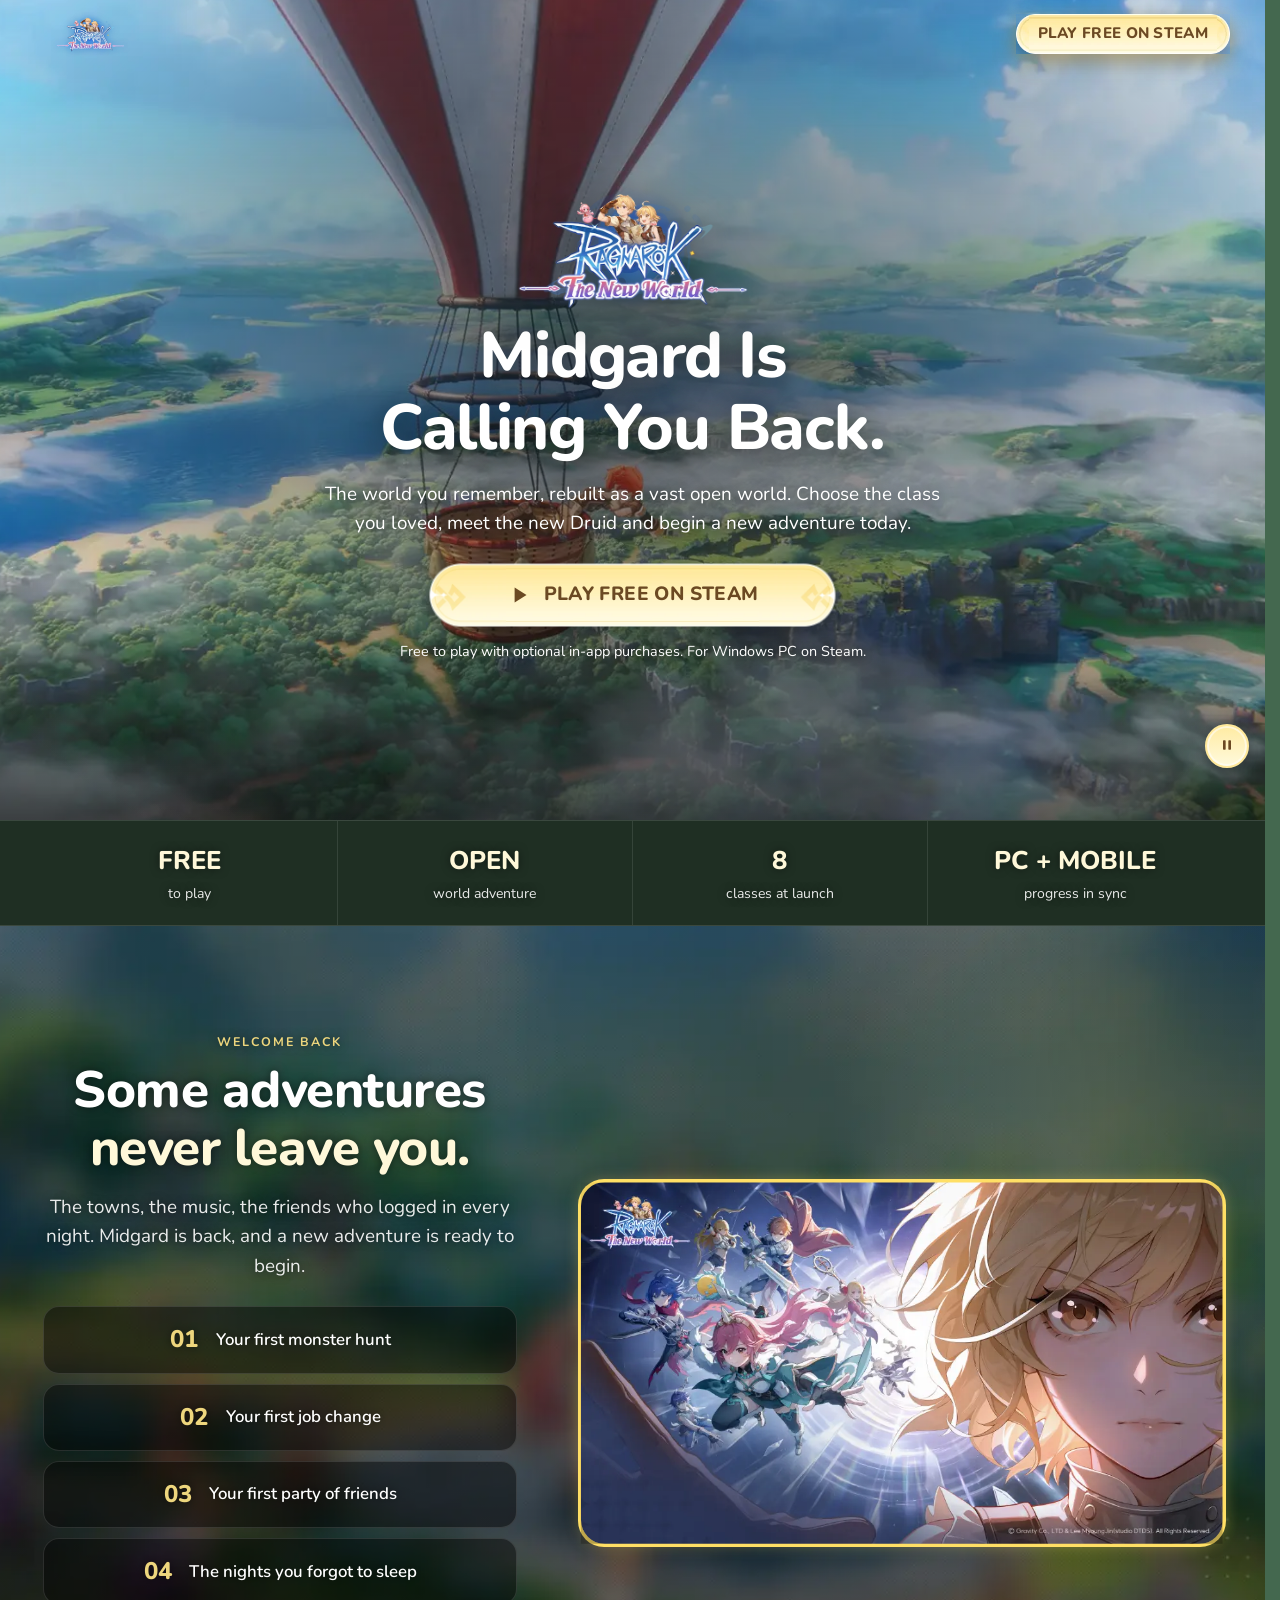
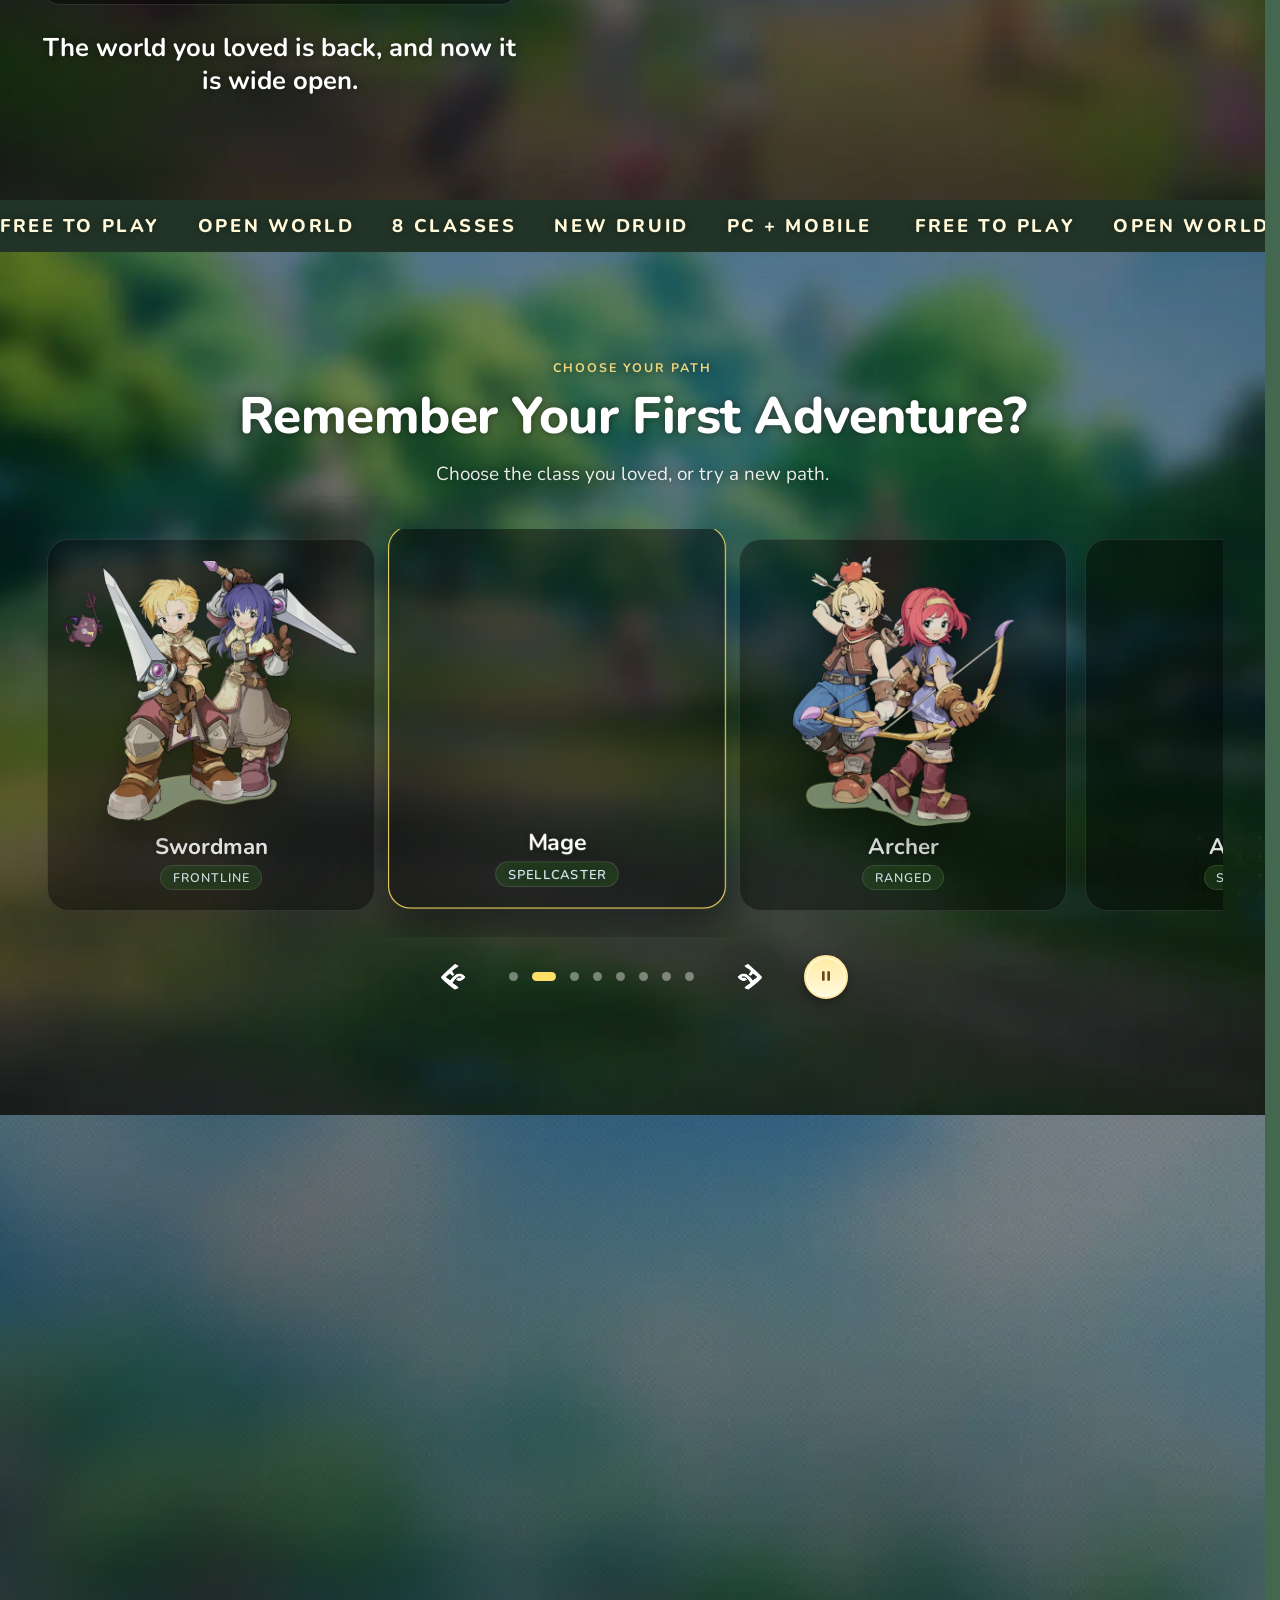
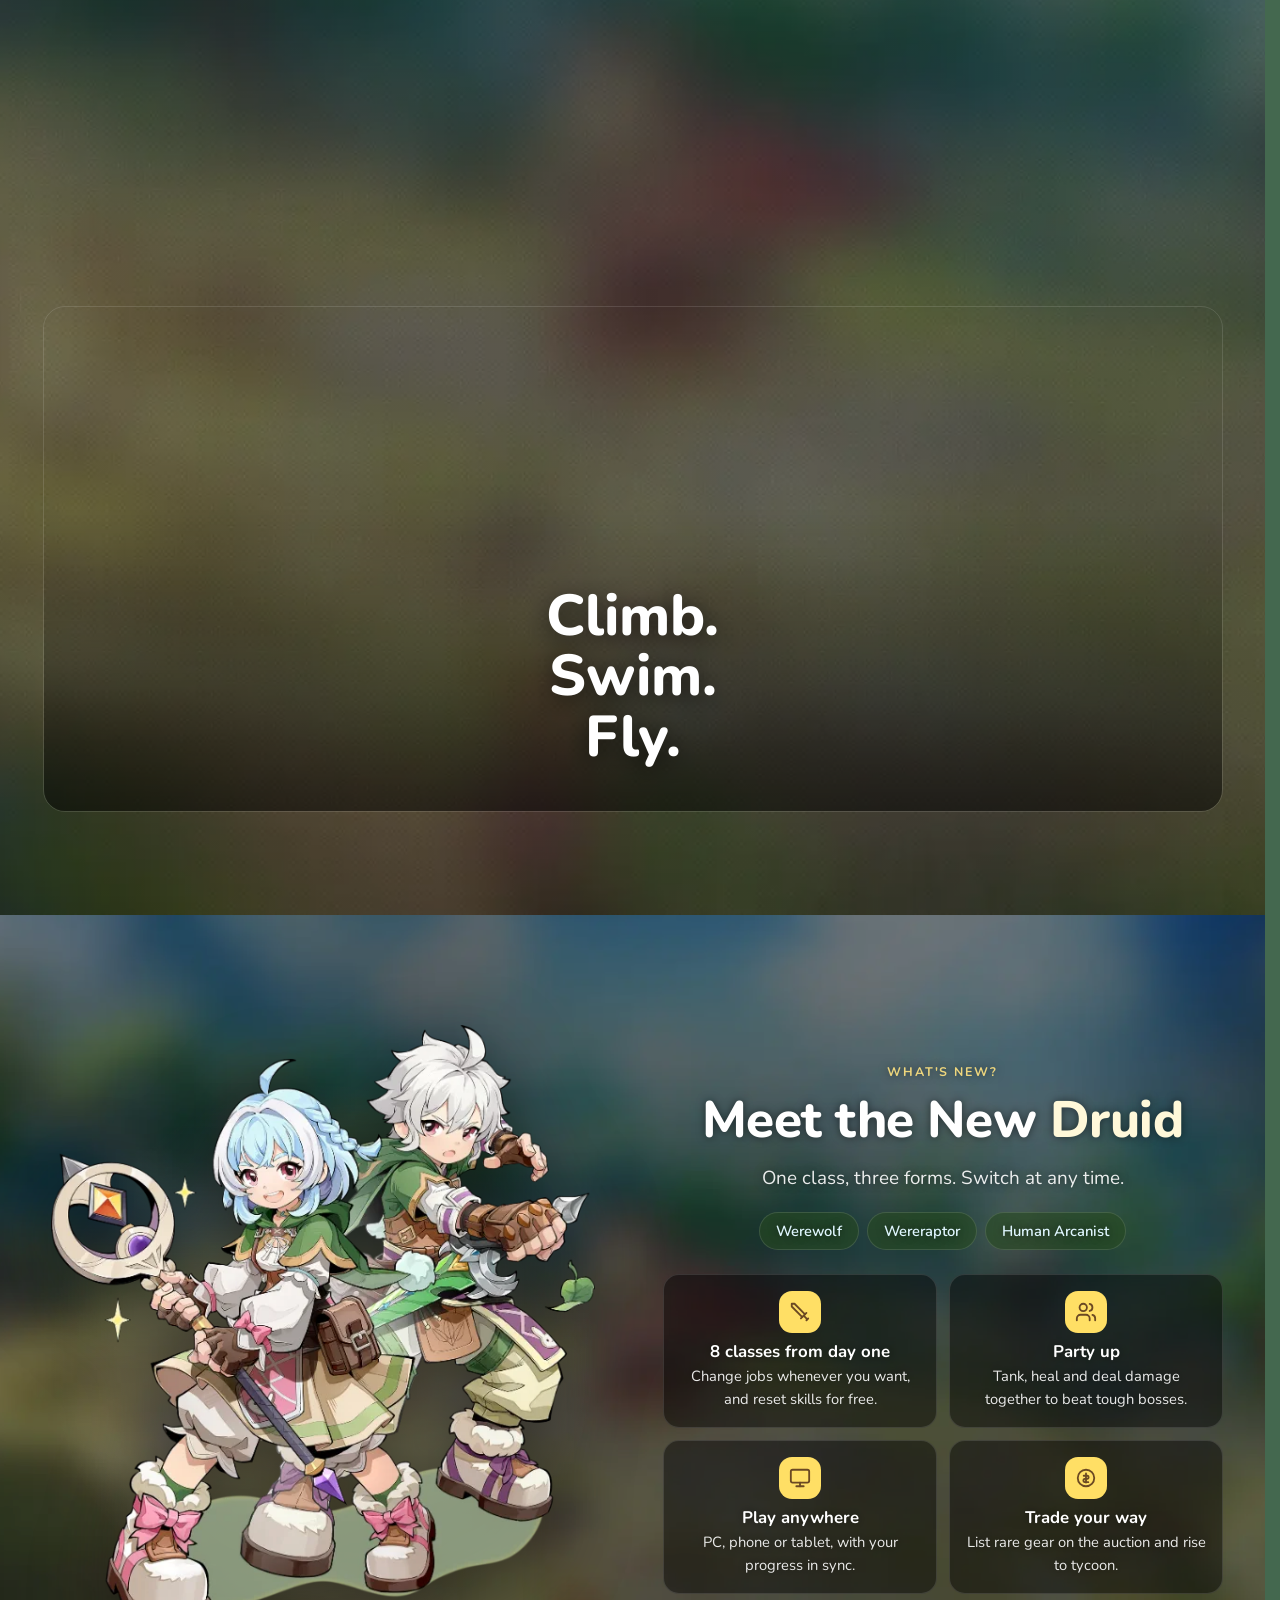
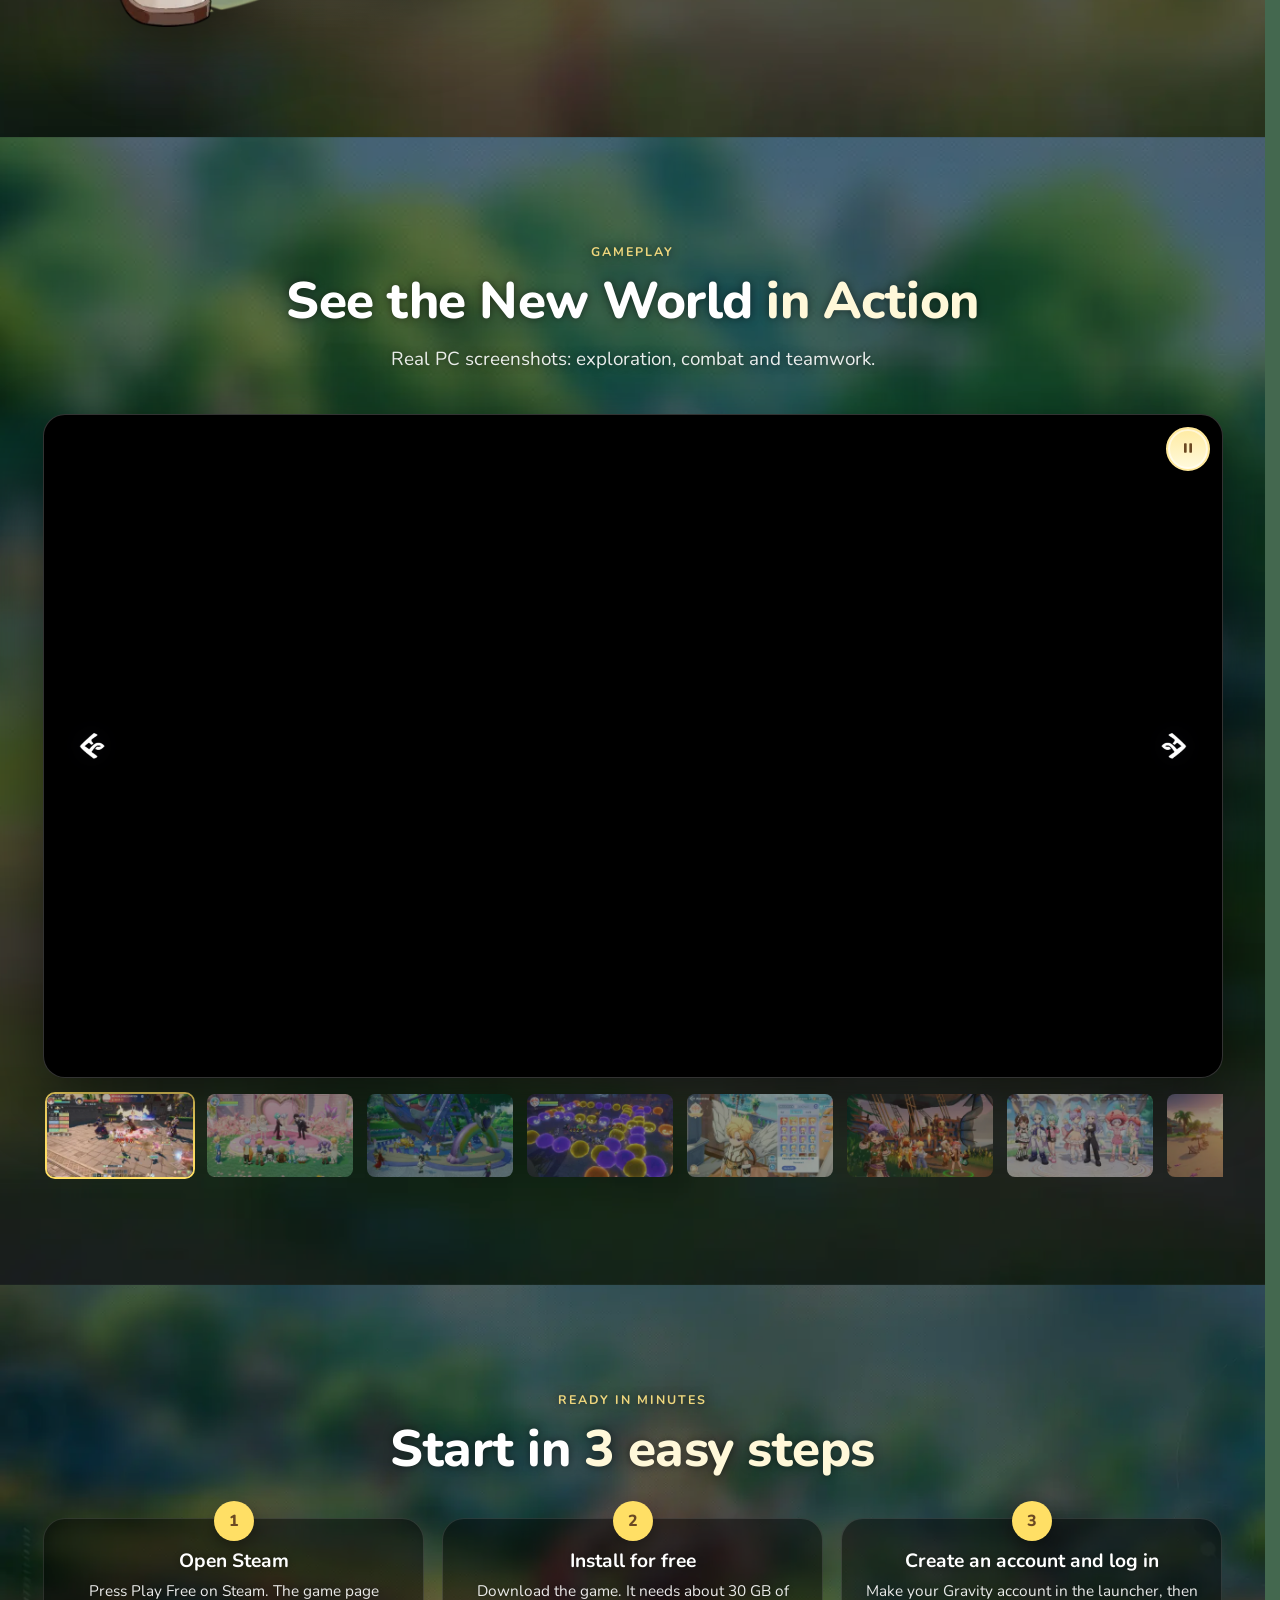
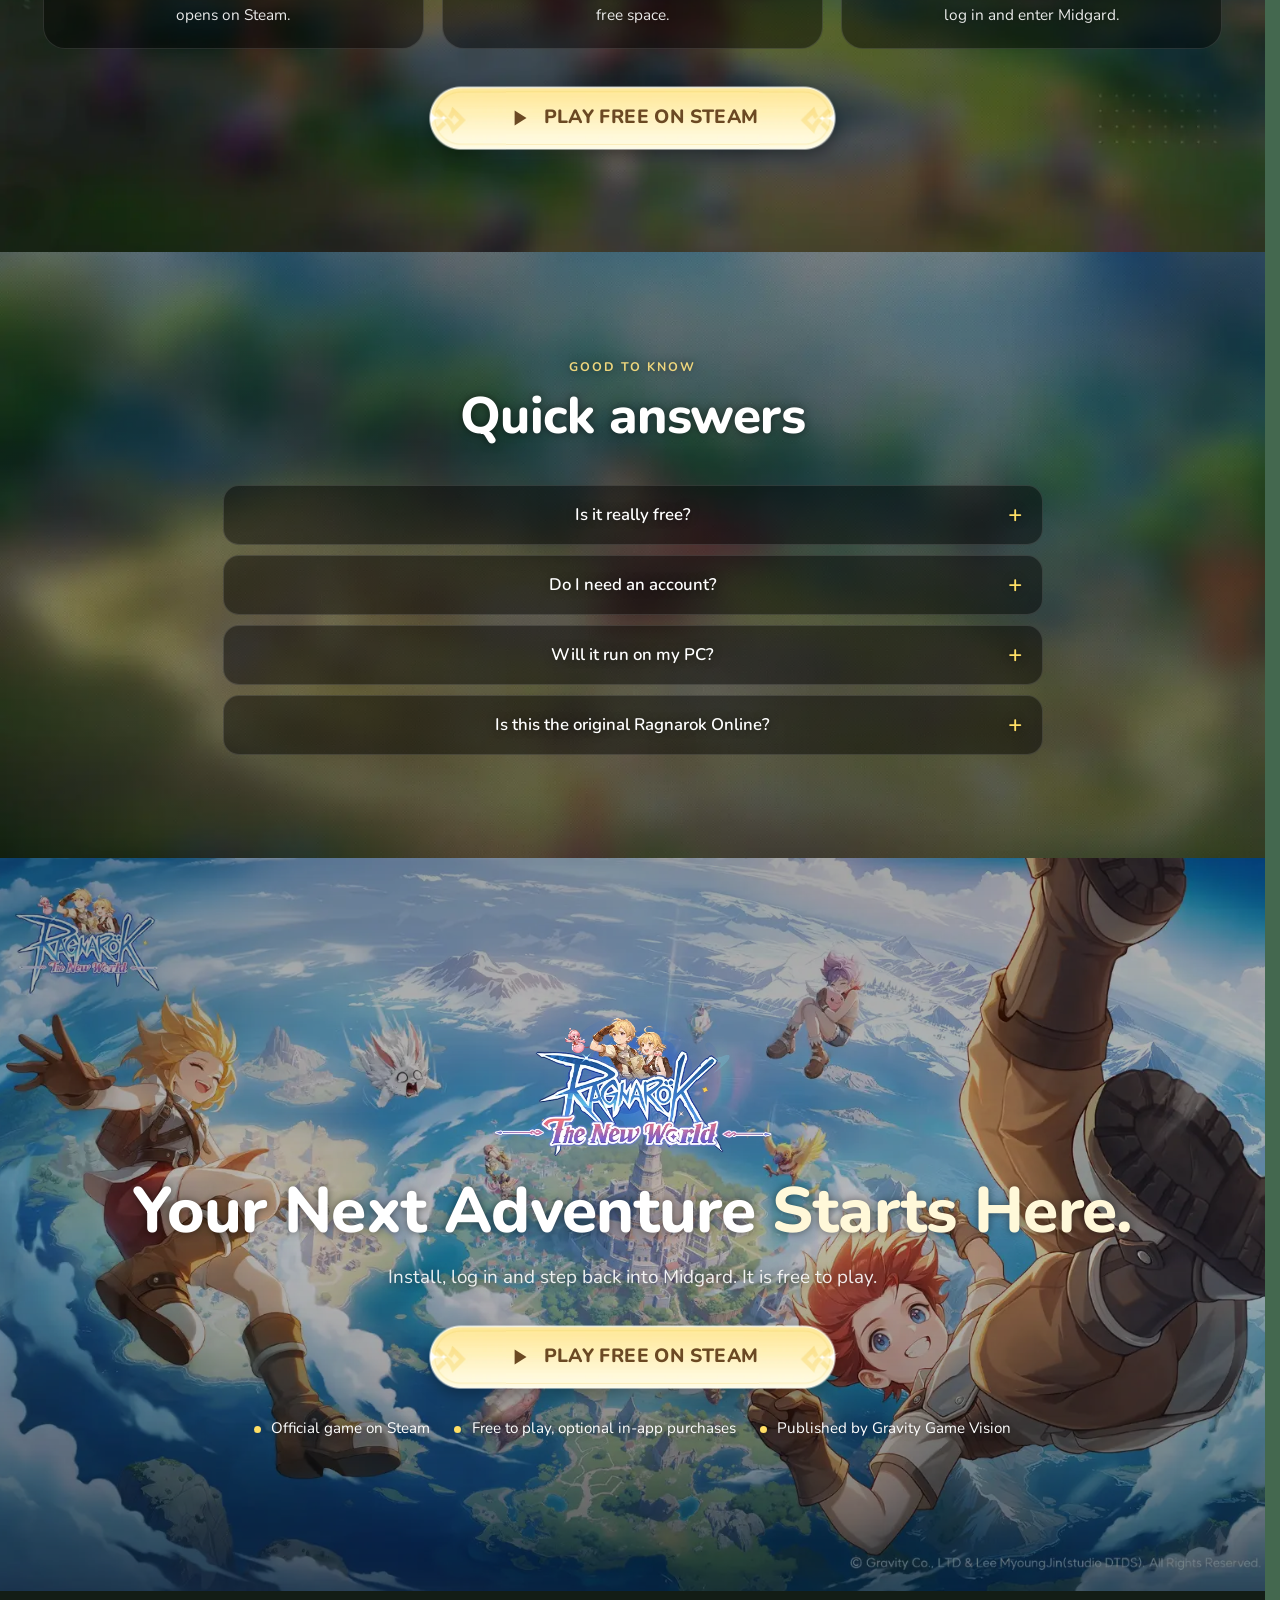
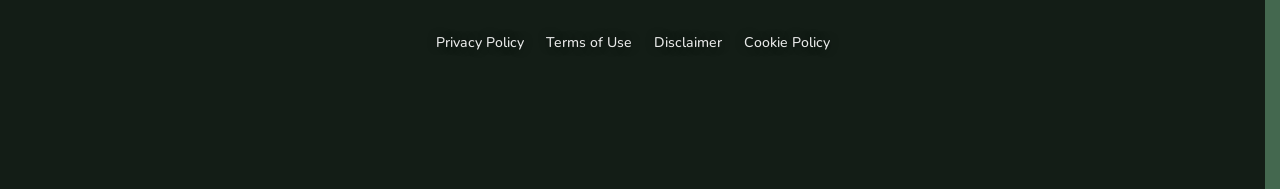
==== commit 22468b19: "Remove hero badge, center all text Co-Authored-By: Claude Sonnet 5.5 <noreply@anthropic.com>" ====
--- a/index.html
+++ b/index.html
@@ -40,7 +40,6 @@
   <div class="wrap hero-grid">
     <div>
       <img class="hero-logo" src="logo.webp" alt="Ragnarok: The New World" width="520" height="282">
-      <span class="eyebrow" data-i18n="heroEye">The first open-world RO</span>
       <h1 id="hero-title"><span class="hl" data-i18n="h1">Midgard Is Calling You Back.</span></h1>
       <p class="sub" data-i18n="heroSub">The world you remember, rebuilt as a vast open world. Choose the class you loved, meet the new Druid and begin a new adventure today.</p>
       <a class="cta" href="https://store.steampowered.com/app/4212480/Ragnarok_The_New_World/" rel="noopener" data-cta="hero">
--- a/style.css
+++ b/style.css
@@ -44,10 +44,10 @@
 /* hero */
 .hero{min-height:min(100svh,820px);display:flex;align-items:center;padding:84px 0 56px;background:#44684f url(hero-bg.webp) center 78%/cover no-repeat;isolation:isolate;overflow:hidden}
 .hero::before{content:"";position:absolute;inset:0;z-index:-1;background:
-  linear-gradient(90deg,rgba(0,0,0,.55) 0%,rgba(0,0,0,.25) 46%,rgba(0,0,0,0) 68%),
+  radial-gradient(ellipse 62% 70% at 50% 46%,rgba(0,0,0,.55) 0%,rgba(0,0,0,.3) 55%,rgba(0,0,0,0) 100%),
   linear-gradient(180deg,rgba(0,0,0,0) 70%,rgba(0,0,0,.45) 100%)}
 .hero-video{position:absolute;inset:0;width:100%;height:100%;object-fit:cover;z-index:-2;background:#44684f}
-.hero-grid{display:grid;grid-template-columns:minmax(0,760px);gap:24px;align-items:center}
+.hero-grid{display:grid;grid-template-columns:minmax(0,760px);gap:24px;align-items:center;justify-content:center;text-align:center}
 .hero h1{text-wrap:balance}
 .hero-logo{width:min(230px,52%);margin-bottom:10px;filter:drop-shadow(0 8px 22px rgba(0,0,0,.5));animation:float 3.2s ease-in-out infinite}
 @keyframes float{50%{transform:translateY(-8px)}}
@@ -371,3 +371,25 @@
 
 .cta span{white-space:nowrap}
 @media (max-width:340px){ .cta{height:44px;border-width:0 53px;border-image-width:0 53px 0 53px;font-size:.82rem} .cta.sm{height:40px;border-width:0 22px;border-image-width:0 22px 0 22px} }
+
+/* ---- all text centred ---- */
+.hero-logo{margin-inline:auto}
+.hero .sub,.hero h1{margin-inline:auto}
+.cta-note,.phone-note{text-align:center}
+.memory-grid > div:first-child{text-align:center}
+.memory .sub,.new-sec .sub{margin-inline:auto}
+.memories li{justify-content:center;text-align:center}
+.split > div:last-child{text-align:center}
+.forms{justify-content:center}
+.feat{text-align:center}
+.feat .ic{margin-inline:auto}
+.step{text-align:center}
+.step::before{left:calc(50% - 20px)}
+summary{text-align:center;padding-inline:52px}
+details p{text-align:center}
+.wcard .txt{width:100%;text-align:center}
+.wcard .ttl{margin-inline:auto}
+.wide .cap{left:0;right:0;text-align:center}
+.wide::after{background:linear-gradient(0deg,rgba(0,0,0,.5),transparent 60%)}
+.wide:hover .cap{translate:0 -6px}
+.trust,.arrows,.dots,.flinks{justify-content:center}
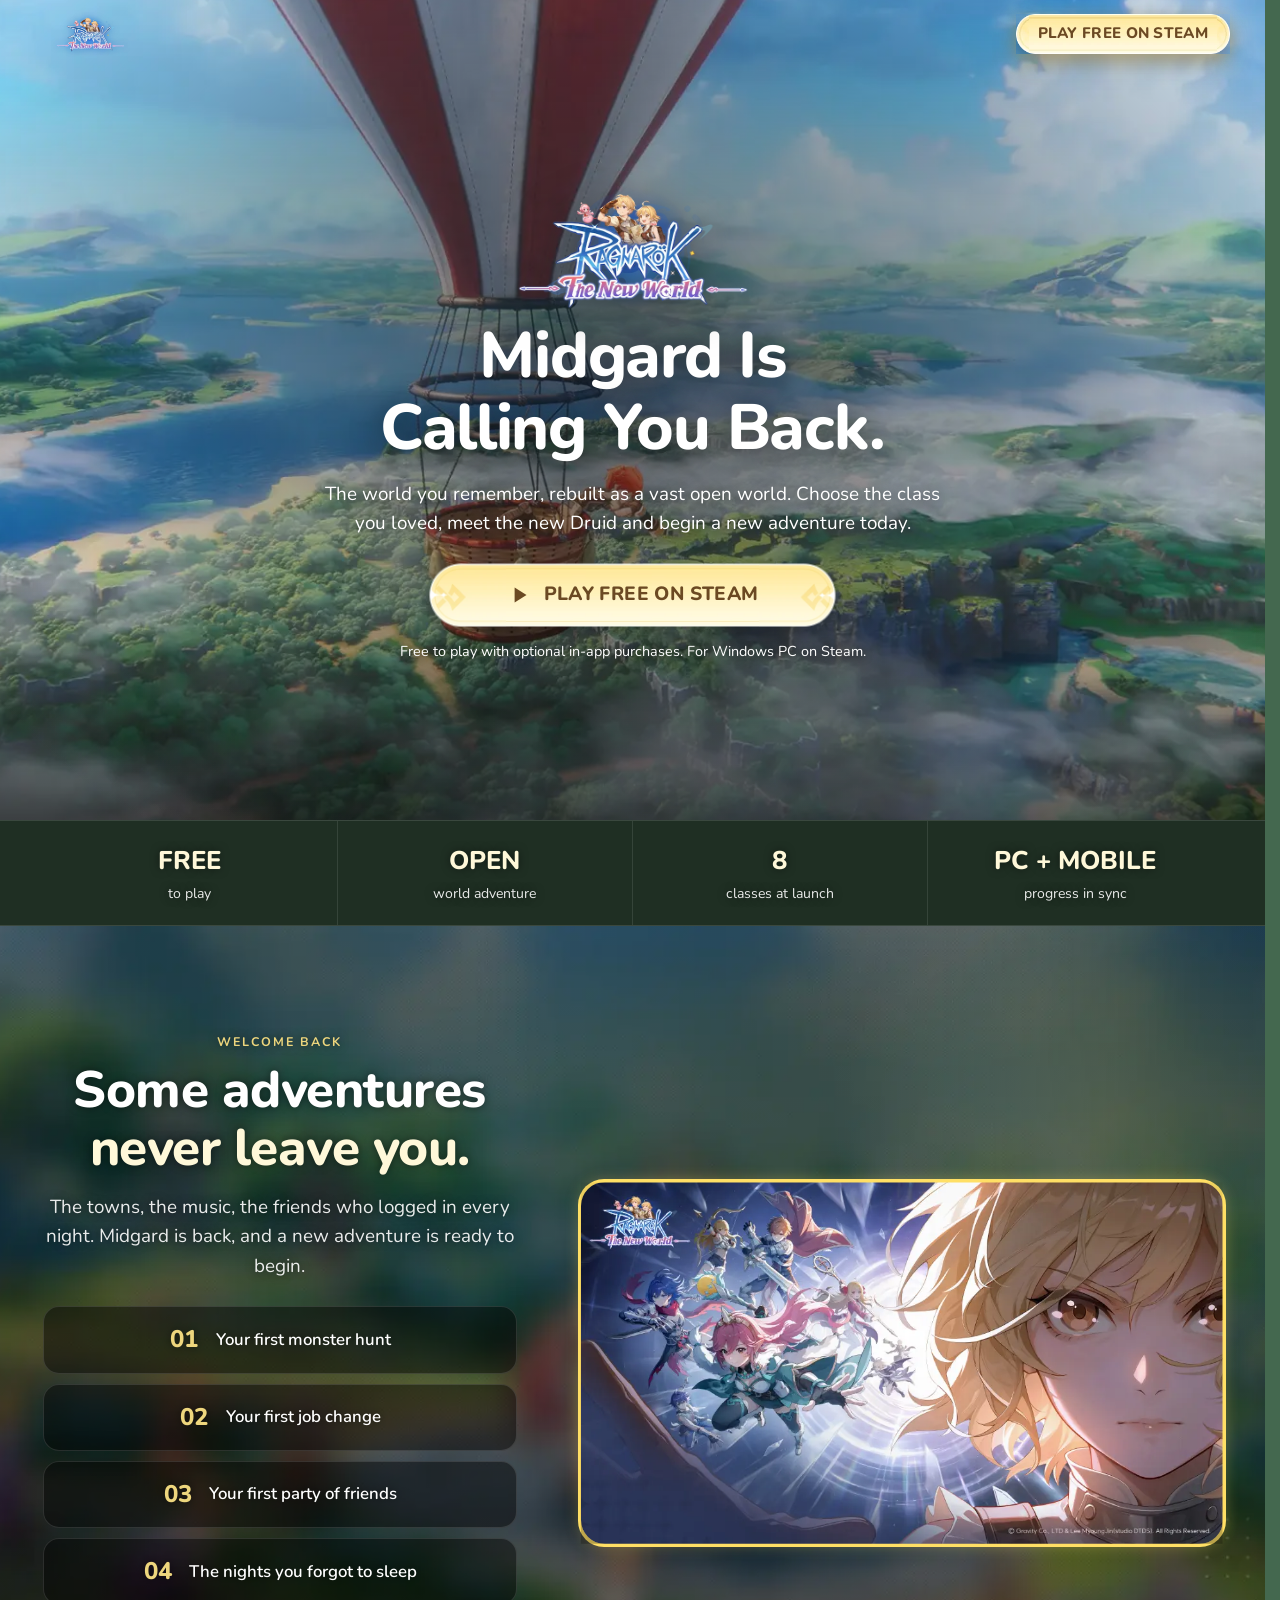
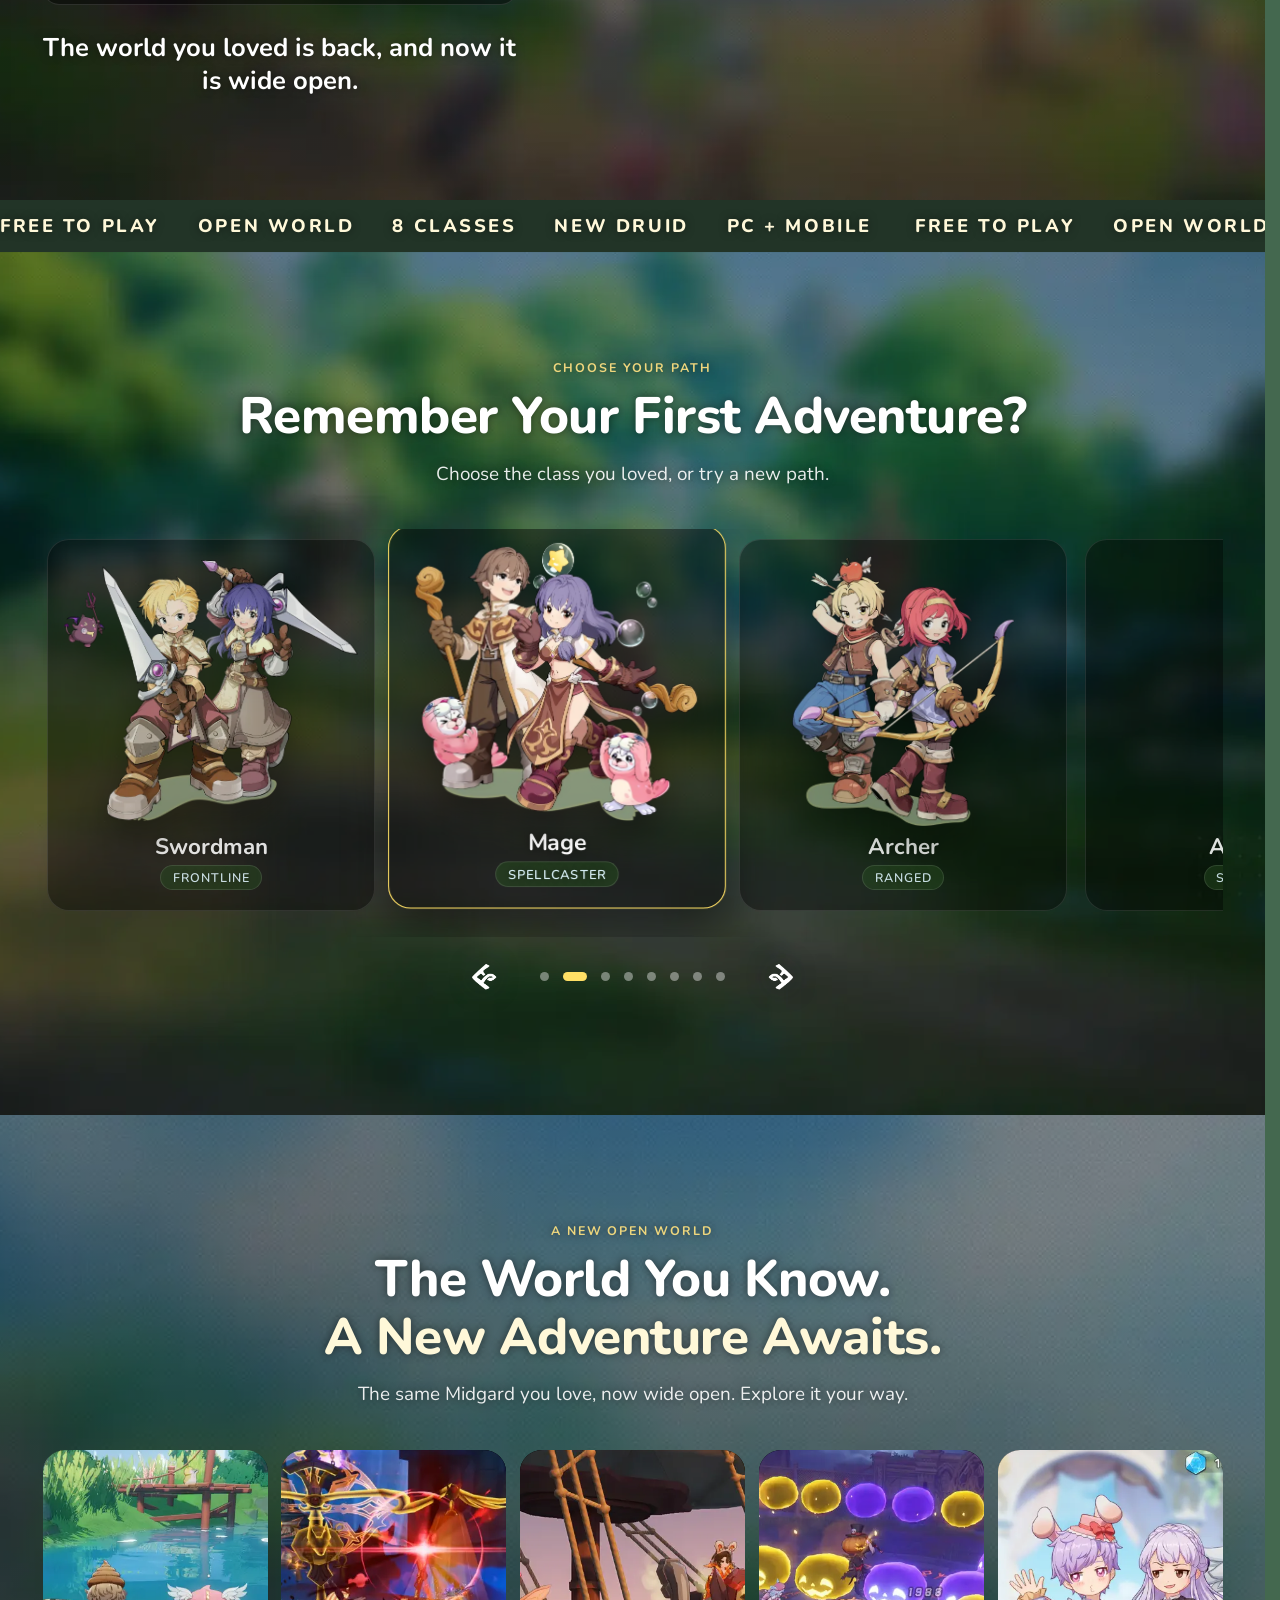
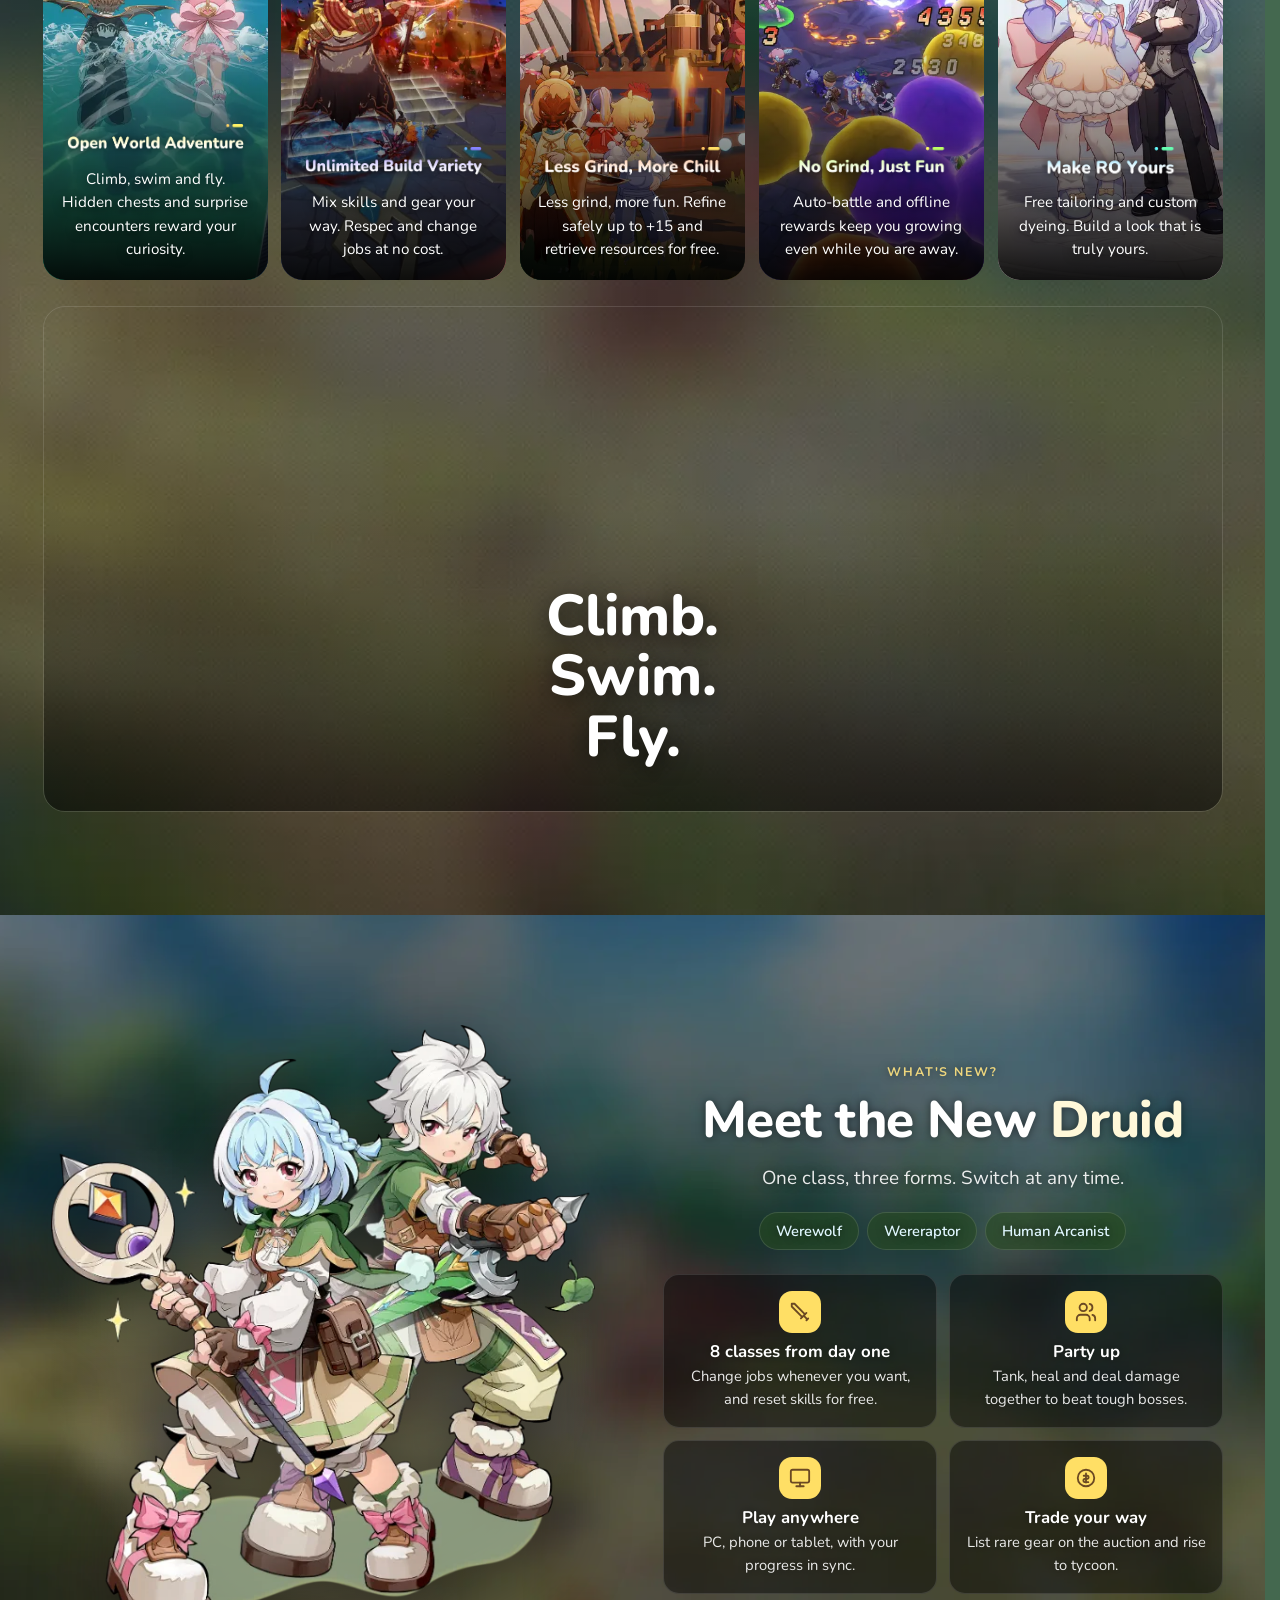
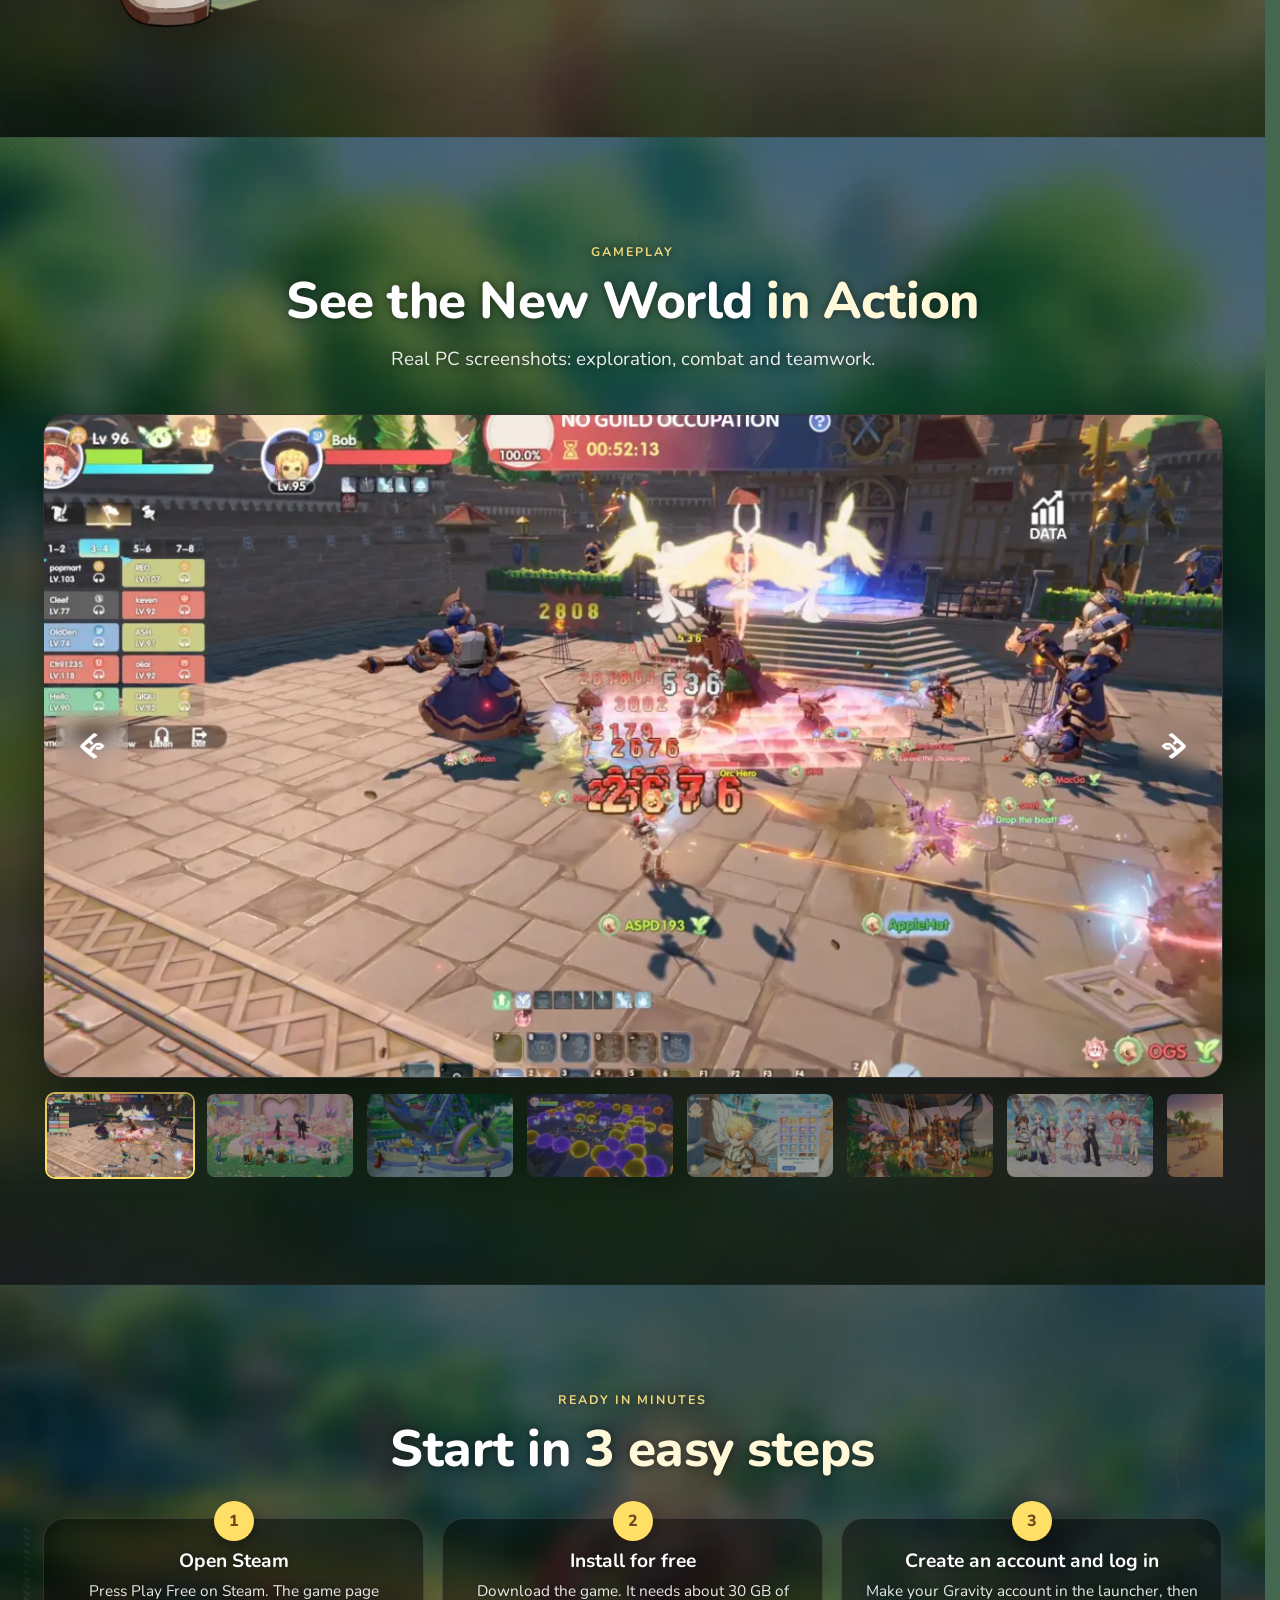
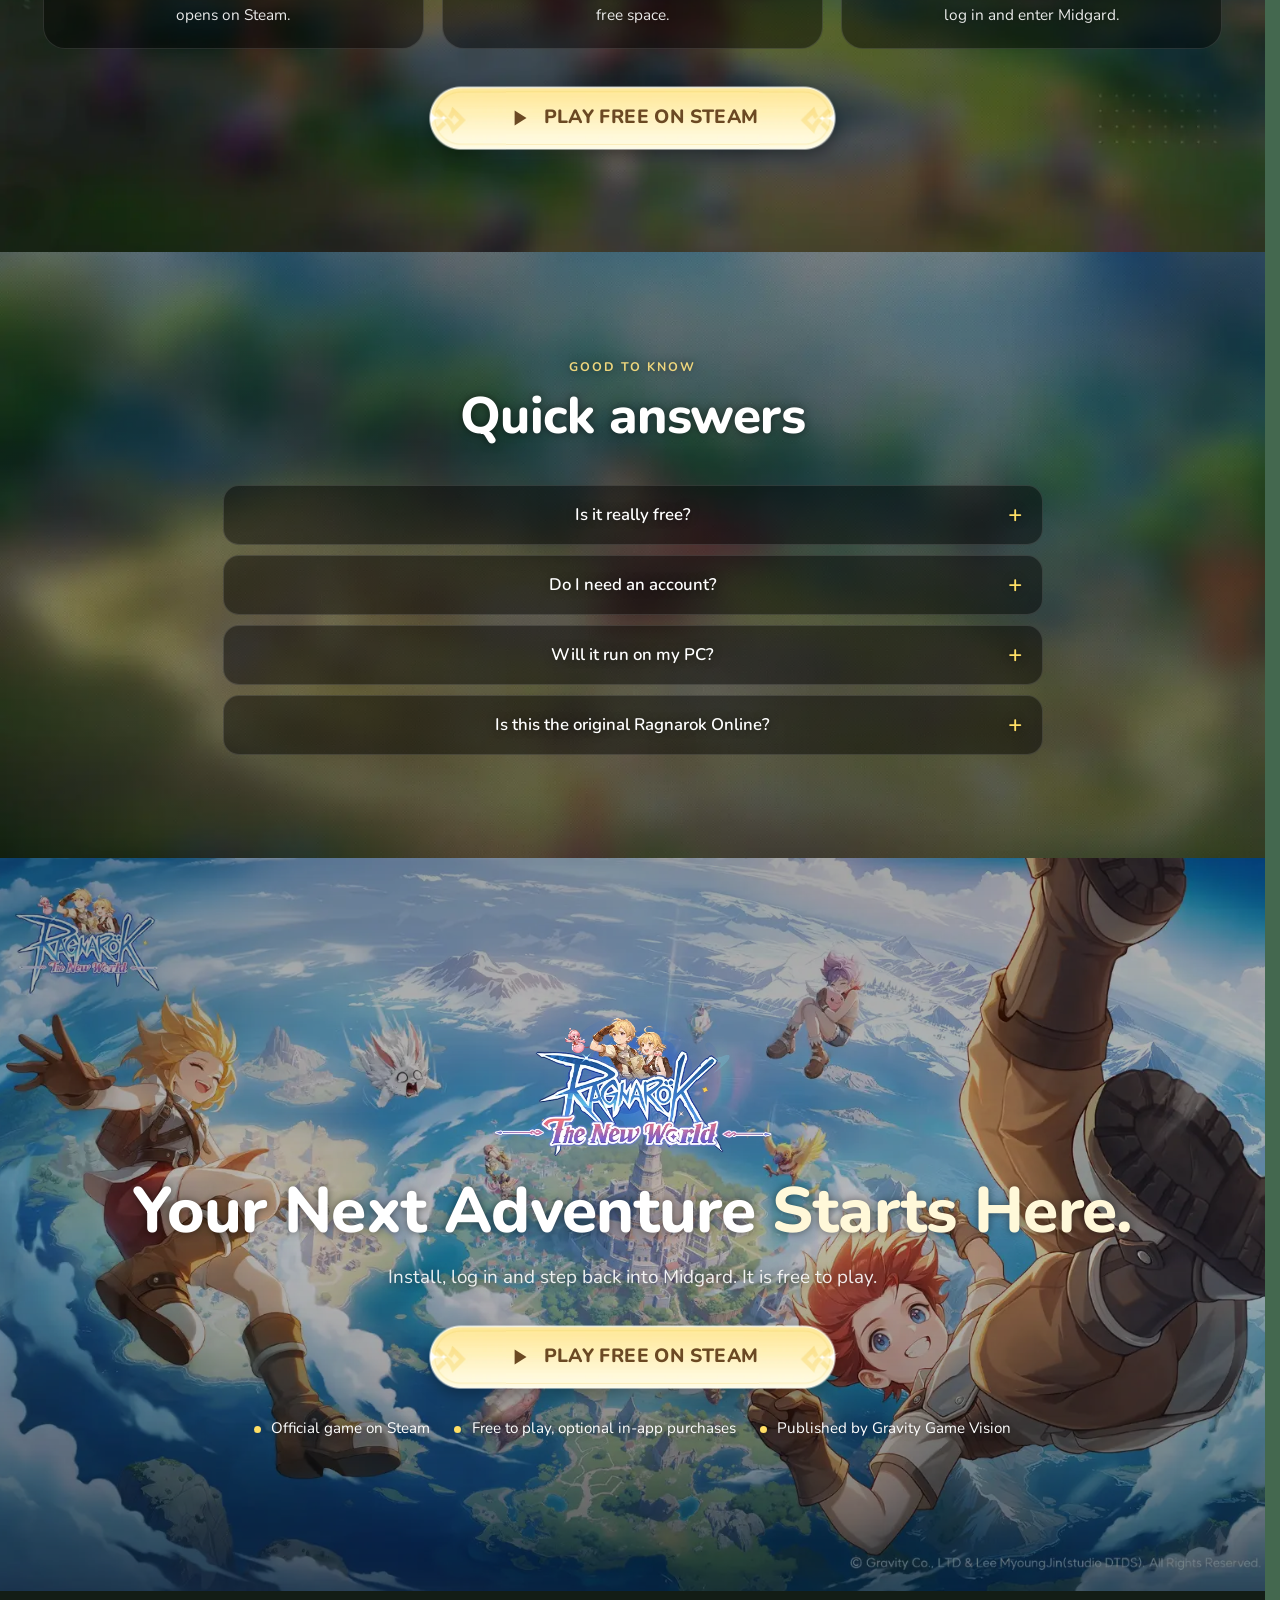
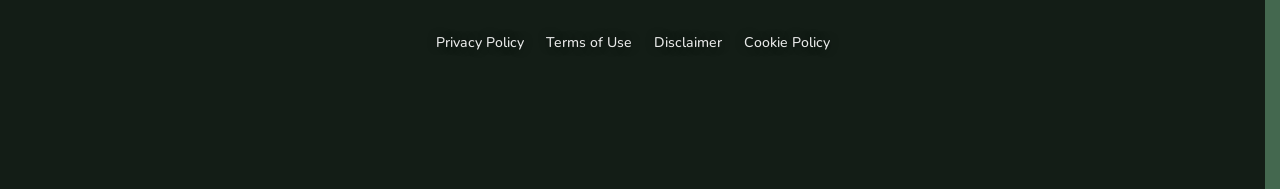
==== commit 6d09894b: "Auto-run video and carousels, remove pause buttons Co-Authored-By: Claude Sonnet 5.5 <noreply@anthro" ====
--- a/index.html
+++ b/index.html
@@ -50,7 +50,6 @@
       <p class="phone-note" aria-live="polite"><span data-i18n="phoneNote">This is a Windows PC game. On your phone?</span> <button type="button" class="linkbtn" id="sendPc" data-i18n="copyLink">Send the link to my PC</button><span class="copied" role="status"></span></p>
     </div>
   </div>
-  <button class="vctl" id="heroToggle" type="button" aria-pressed="false" data-i18n-label="pauseVideo" aria-label="Pause background video"><span aria-hidden="true"><svg viewBox="0 0 24 24" width="16" height="16" fill="currentColor" aria-hidden="true"><rect x="6" y="5" width="4" height="14" rx="1"/><rect x="14" y="5" width="4" height="14" rx="1"/></svg></span></button>
 </section>
 
 <!-- TRUST STRIP -->
@@ -116,7 +115,6 @@
         <button class="arrow" type="button" data-dir="-1" data-i18n-label="prev" aria-label="Previous"><span aria-hidden="true">‹</span></button>
         <div class="dots" id="classDots"></div>
         <button class="arrow" type="button" data-dir="1" data-i18n-label="next" aria-label="Next"><span aria-hidden="true">›</span></button>
-        <button class="pause" id="classPause" type="button" aria-pressed="false" data-i18n-label="pauseSlides" aria-label="Pause slideshow"><span aria-hidden="true"><svg viewBox="0 0 24 24" width="16" height="16" fill="currentColor" aria-hidden="true"><rect x="6" y="5" width="4" height="14" rx="1"/><rect x="14" y="5" width="4" height="14" rx="1"/></svg></span></button>
       </div>
     </div>
   </div>
@@ -183,7 +181,6 @@
       </div>
       <button class="arrow prev" type="button" data-dir="-1" data-i18n-label="prev" aria-label="Previous"><span aria-hidden="true">‹</span></button>
       <button class="arrow next" type="button" data-dir="1" data-i18n-label="next" aria-label="Next"><span aria-hidden="true">›</span></button>
-      <button class="pause stage-pause" id="stagePause" type="button" aria-pressed="false" data-i18n-label="pauseSlides" aria-label="Pause slideshow"><span aria-hidden="true"><svg viewBox="0 0 24 24" width="16" height="16" fill="currentColor" aria-hidden="true"><rect x="6" y="5" width="4" height="14" rx="1"/><rect x="14" y="5" width="4" height="14" rx="1"/></svg></span></button>
     </div>
     <div class="thumbs" id="thumbs"></div>
   </div>
--- a/style.css
+++ b/style.css
@@ -217,10 +217,6 @@
   .sticky{display:flex}
   .wide img{aspect-ratio:4/3}
 }
-@media (prefers-reduced-motion:reduce){
-  *,*::before,*::after{animation:none!important;transition:none!important;scroll-behavior:auto!important}
-  .rv{opacity:1;transform:none}
-}
 
 /* ---- accessibility & stability additions ---- */
 html{scrollbar-gutter:stable}
@@ -236,7 +232,7 @@
 .trust li::before{content:"";display:inline-block;width:7px;height:7px;border-radius:50%;background:var(--gold);margin-inline-end:.65rem;vertical-align:middle}
 
 /* ---- image animations: transform / opacity / object-position only ----
-   Continuous ones run only while the section is on screen (.vis). All are disabled by "reduce motion". */
+   Continuous ones run only while the section is on screen (.vis). */
 @keyframes bob{0%,100%{transform:translateY(0)}50%{transform:translateY(-9px)}}
 @keyframes kb{from{transform:scale(1)}to{transform:scale(1.14)}}
 @keyframes kbshot{from{transform:scale(1)}to{transform:scale(1.07)}}
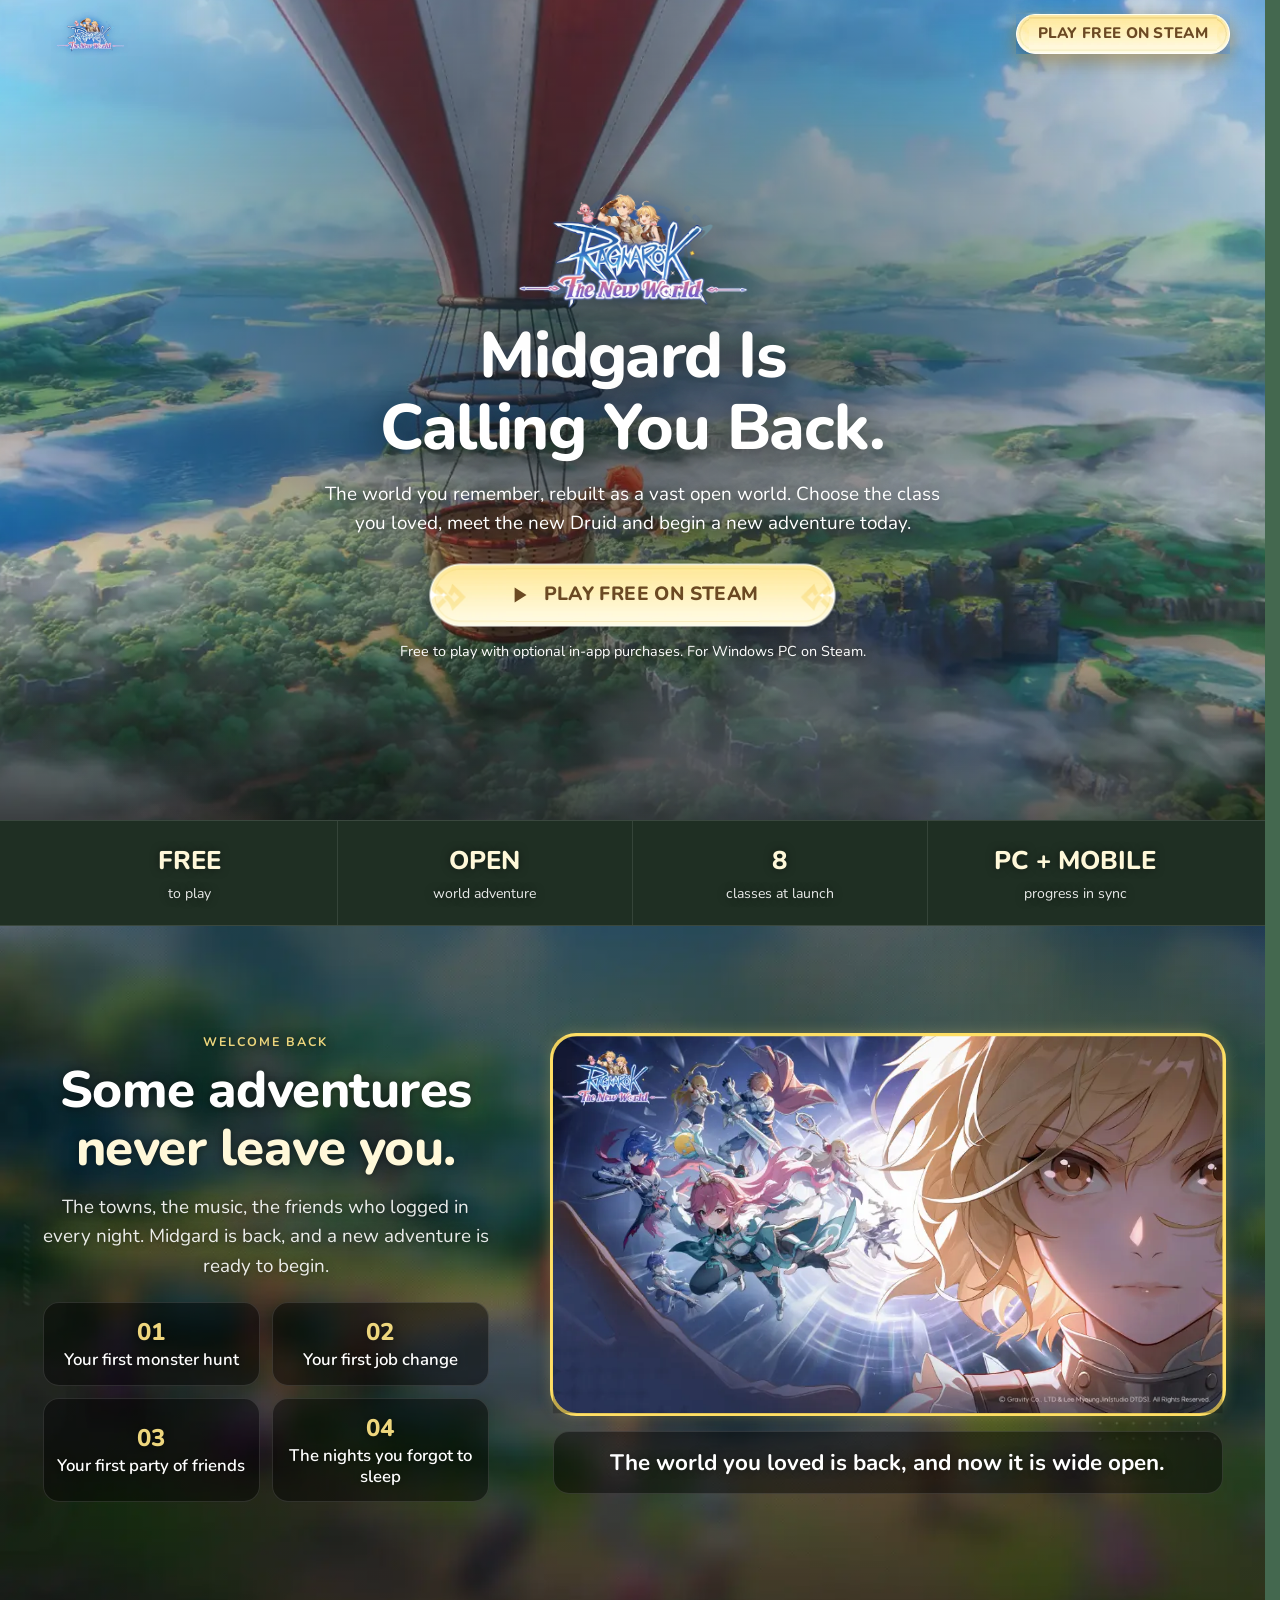
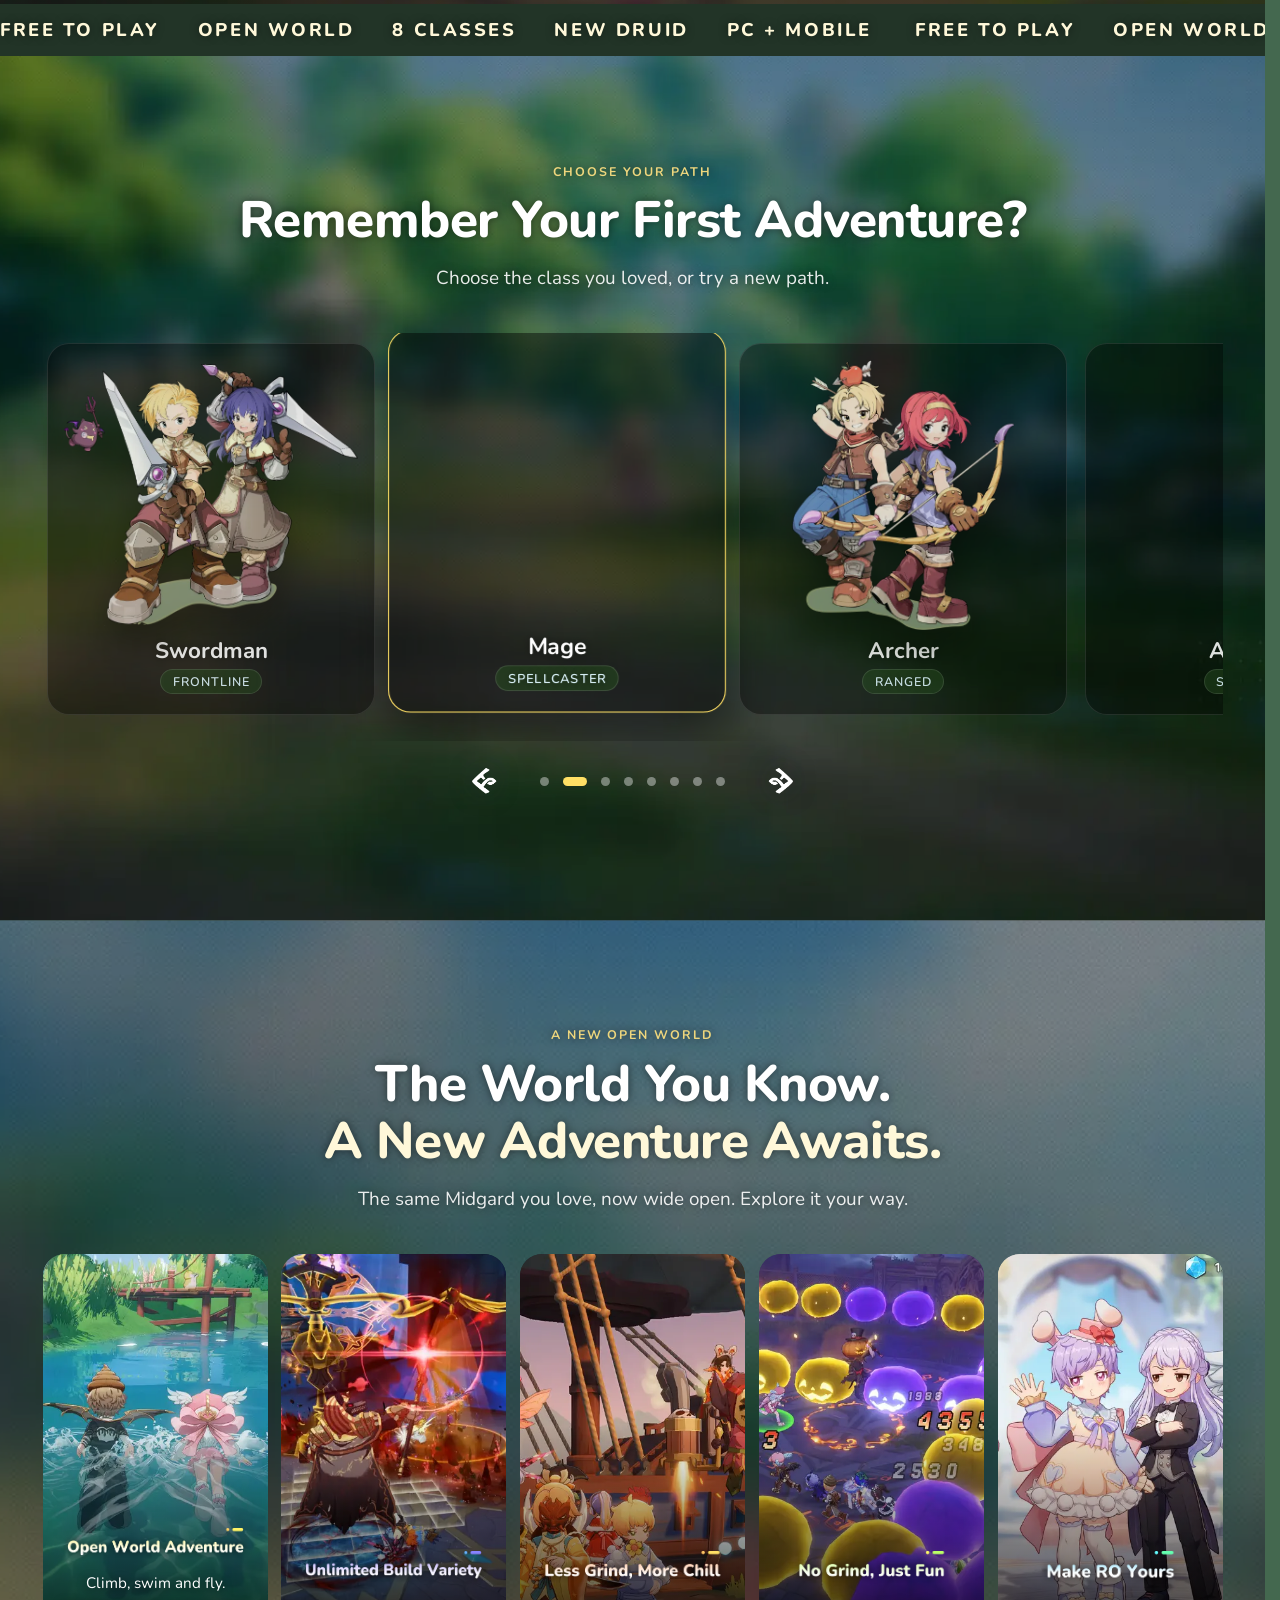
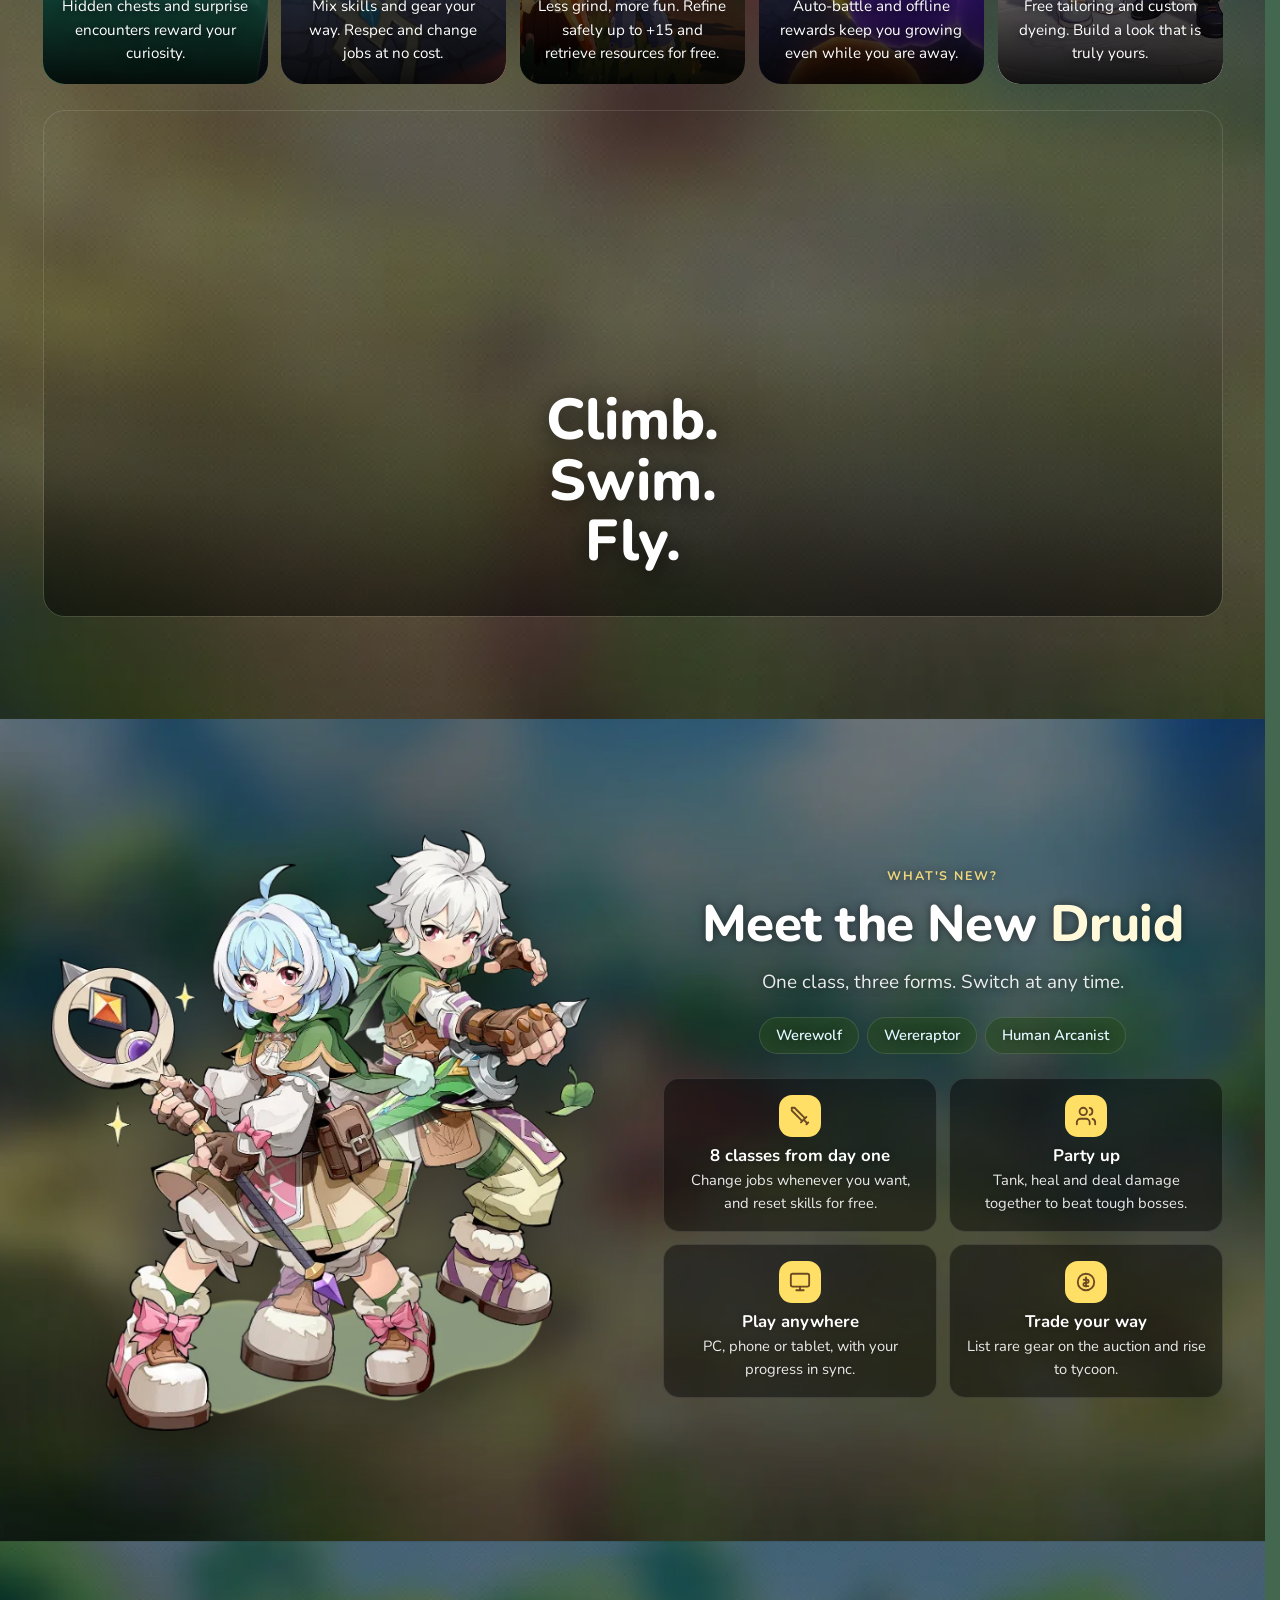
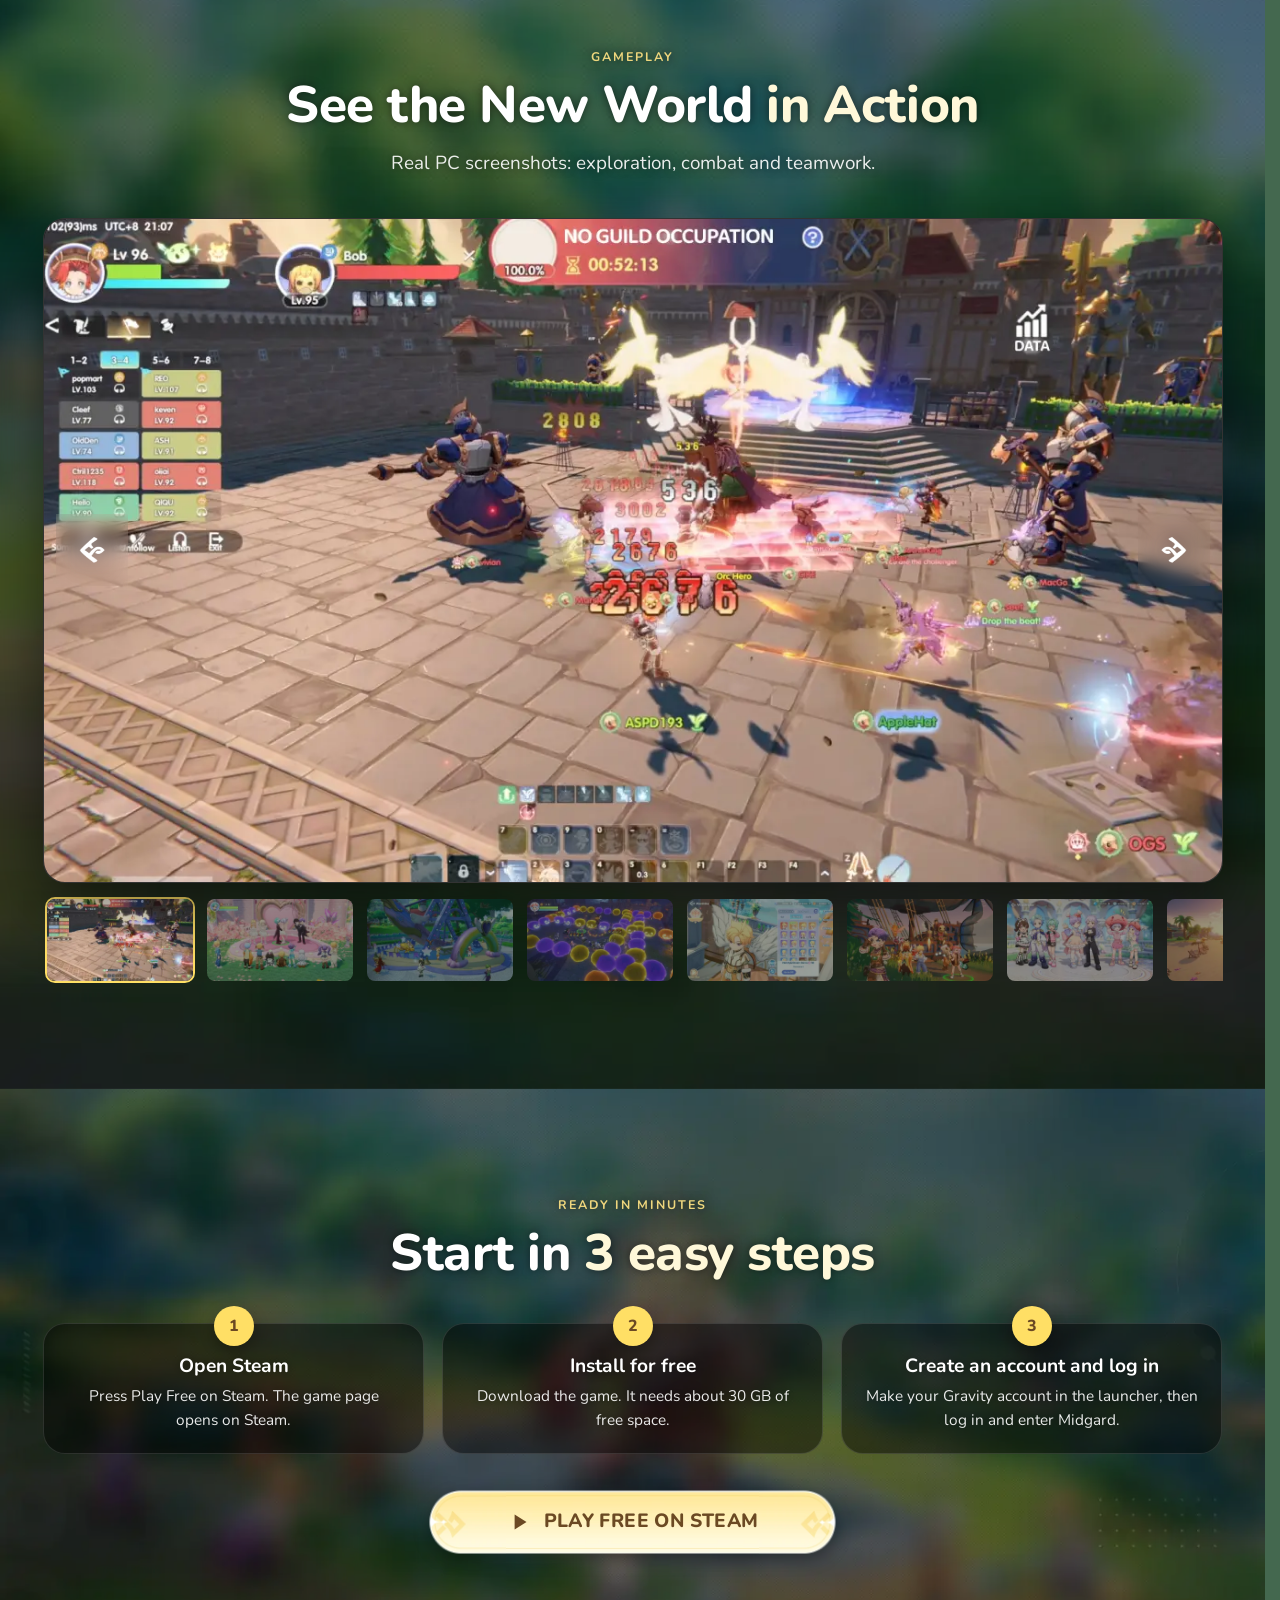
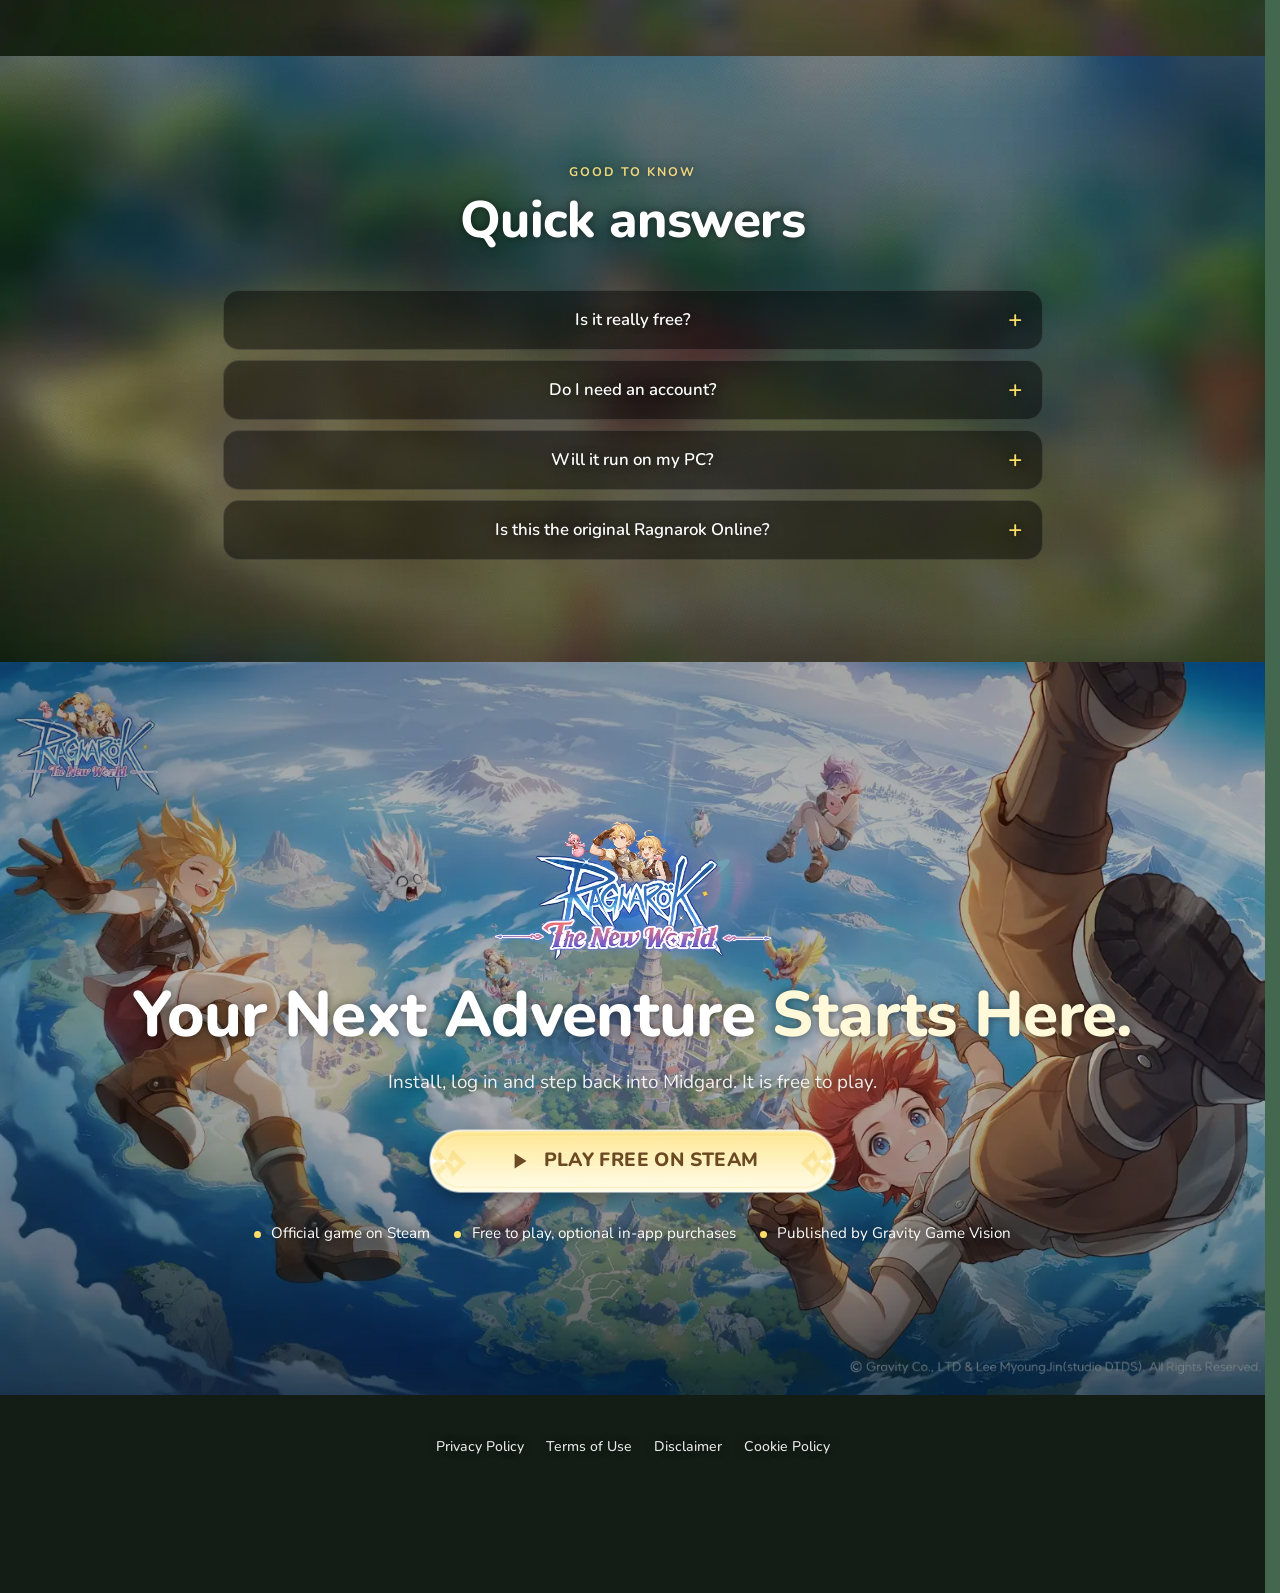
==== commit af6a6d4e: "Balance the Welcome back section: image and text aligned Co-Authored-By: Claude Sonnet 5.5 <noreply@" ====
--- a/index.html
+++ b/index.html
@@ -75,11 +75,13 @@
         <li><b>03</b><span data-i18n="m3">Your first party of friends</span></li>
         <li><b>04</b><span data-i18n="m4">The nights you forgot to sleep</span></li>
       </ul>
-      <p class="bridge" data-i18n="mBridge">The world you loved is back, and now it is wide open.</p>
-    </div>
-    <figure class="keyart rv">
-      <img data-parallax decoding="async" src="wall3.webp" alt="" width="1000" height="563">
-    </figure>
+    </div>
+    <div class="memory-right">
+      <figure class="keyart rv">
+        <img data-parallax decoding="async" src="wall3.webp" alt="" width="1000" height="563">
+      </figure>
+      <p class="bridge rv" data-i18n="mBridge">The world you loved is back, and now it is wide open.</p>
+    </div>
   </div>
 </section>
 
--- a/style.css
+++ b/style.css
@@ -235,7 +235,6 @@
    Continuous ones run only while the section is on screen (.vis). */
 @keyframes bob{0%,100%{transform:translateY(0)}50%{transform:translateY(-9px)}}
 @keyframes kb{from{transform:scale(1)}to{transform:scale(1.14)}}
-@keyframes kbshot{from{transform:scale(1)}to{transform:scale(1.07)}}
 @keyframes glow{50%{box-shadow:0 0 42px 6px rgba(255,223,101,.5)}}
 @keyframes glowbg{50%{background-size:118% 118%}}
 @keyframes rise{from{opacity:0;transform:translateY(22px)}to{opacity:1;transform:none}}
@@ -273,7 +272,6 @@
 .vis .druid-frame img{animation:bob 2.8s ease-in-out infinite}
 
 /* gameplay: gentle zoom on every screenshot, thumbnails lift on hover */
-.vis .shots img{animation:kbshot 5s ease-in-out infinite alternate}
 .thumbs button:hover{transform:translateY(-3px);opacity:1}
 
 /* final logo */
@@ -316,7 +314,9 @@
 .druid-frame:hover img{scale:1.05}
 .keyart:hover img,.wide:hover img{scale:1.05}
 .wide:hover .cap{translate:10px 0}
-.stage .shots img{translate:calc(var(--mx,0)*-10px) calc(var(--my,0)*-6px);scale:1.04;transition:translate .25s ease-out}
+/* no zoom or shift on the big slides: a scaled slide would show the edge of its neighbour */
+.stage .shots img{transition:filter .25s ease-out}
+.stage:hover .shots img{filter:brightness(1.08) saturate(1.08)}
 .memories li{transition:translate .25s,border-color .25s,background .25s}
 .memories li:hover{translate:10px 0;border-color:var(--gold)}
 .fact{transition:translate .25s}
@@ -389,3 +389,12 @@
 .wide::after{background:linear-gradient(0deg,rgba(0,0,0,.5),transparent 60%)}
 .wide:hover .cap{translate:0 -6px}
 .trust,.arrows,.dots,.flinks{justify-content:center}
+
+/* ---- keyart column: image + closing line, balanced against the text column ---- */
+.memory-right{display:grid;gap:18px;align-content:center}
+.memory-right .bridge{margin:0;padding:16px 20px;border-radius:16px;background:rgba(0,0,0,.45);border:1px solid rgba(255,255,255,.12);text-align:center;font-size:clamp(1.1rem,2.2vw,1.4rem)}
+@media (min-width:821px){
+  .memory-grid{grid-template-columns:.8fr 1.2fr;align-items:center}
+  .memories{grid-template-columns:1fr 1fr;gap:12px;margin-top:1.3rem}
+  .memories li{flex-direction:column;justify-content:center;gap:2px;padding:14px 12px;min-height:84px;line-height:1.25}
+}
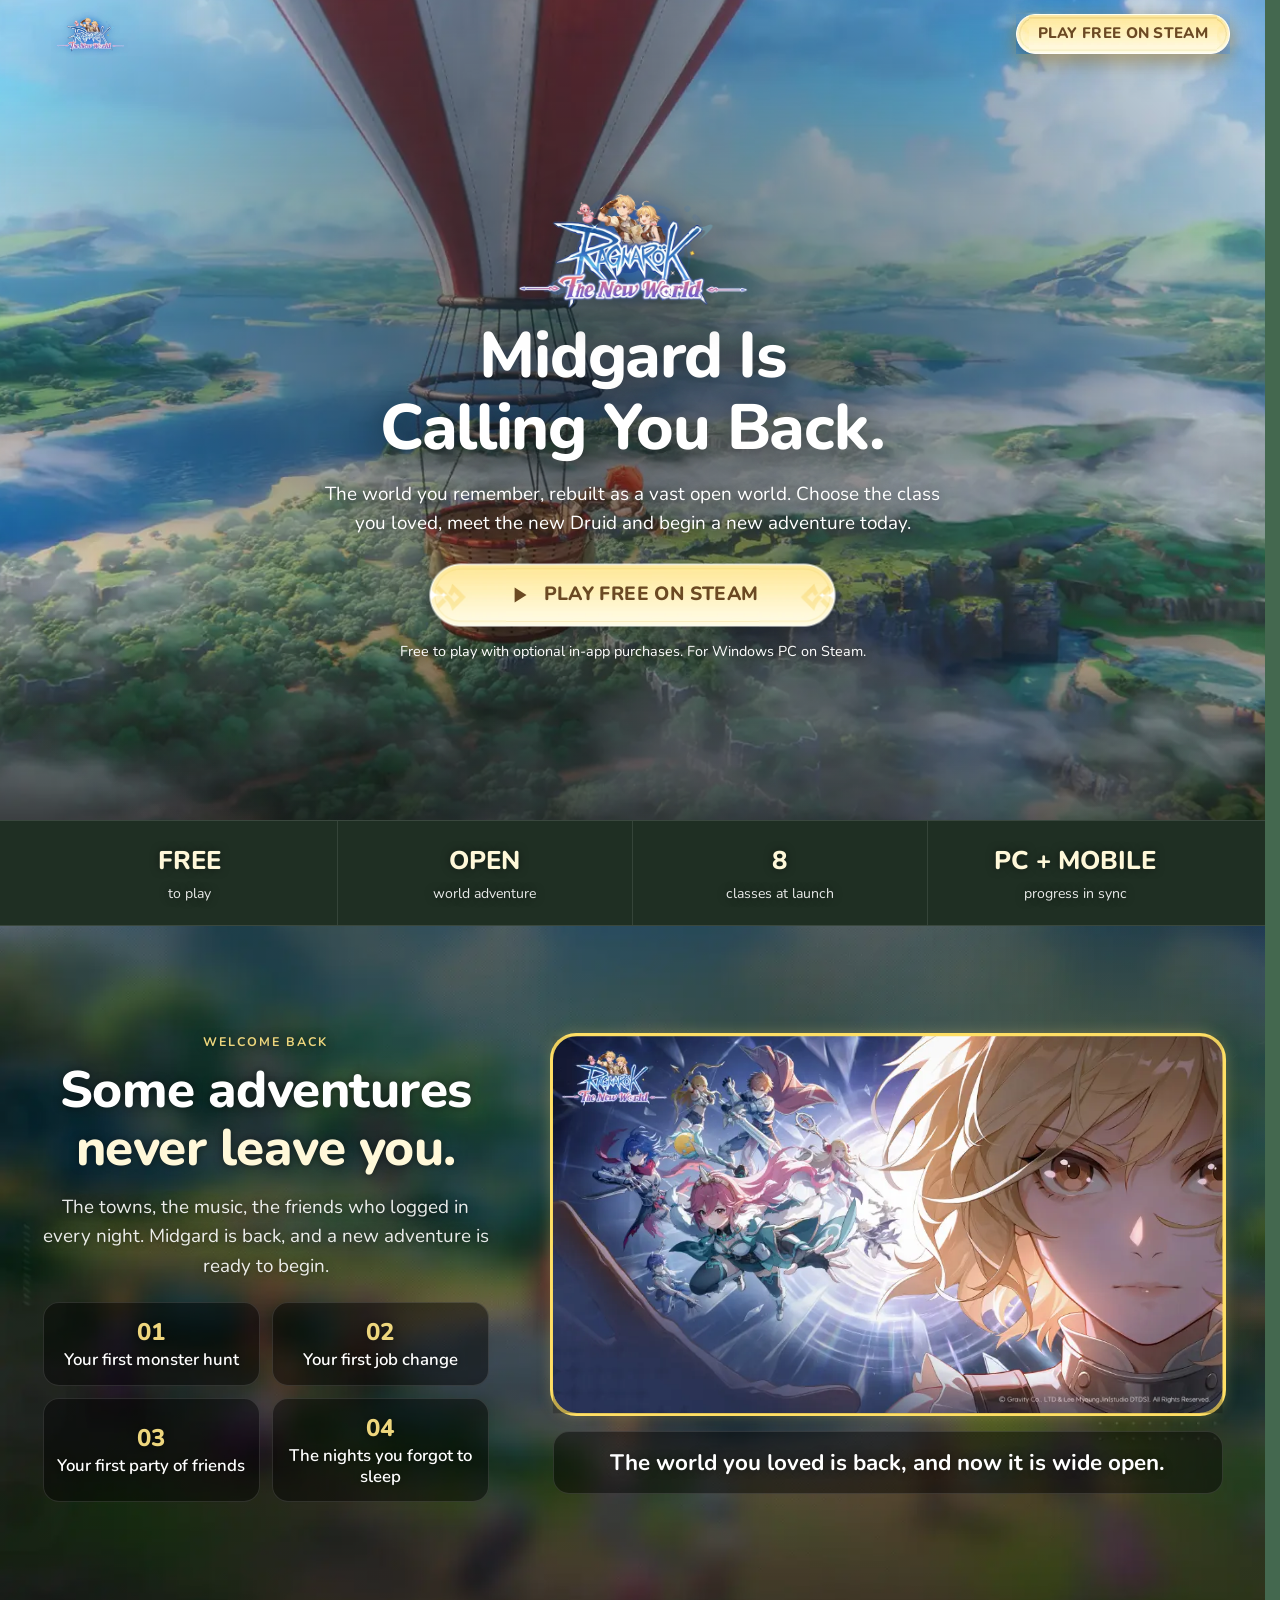
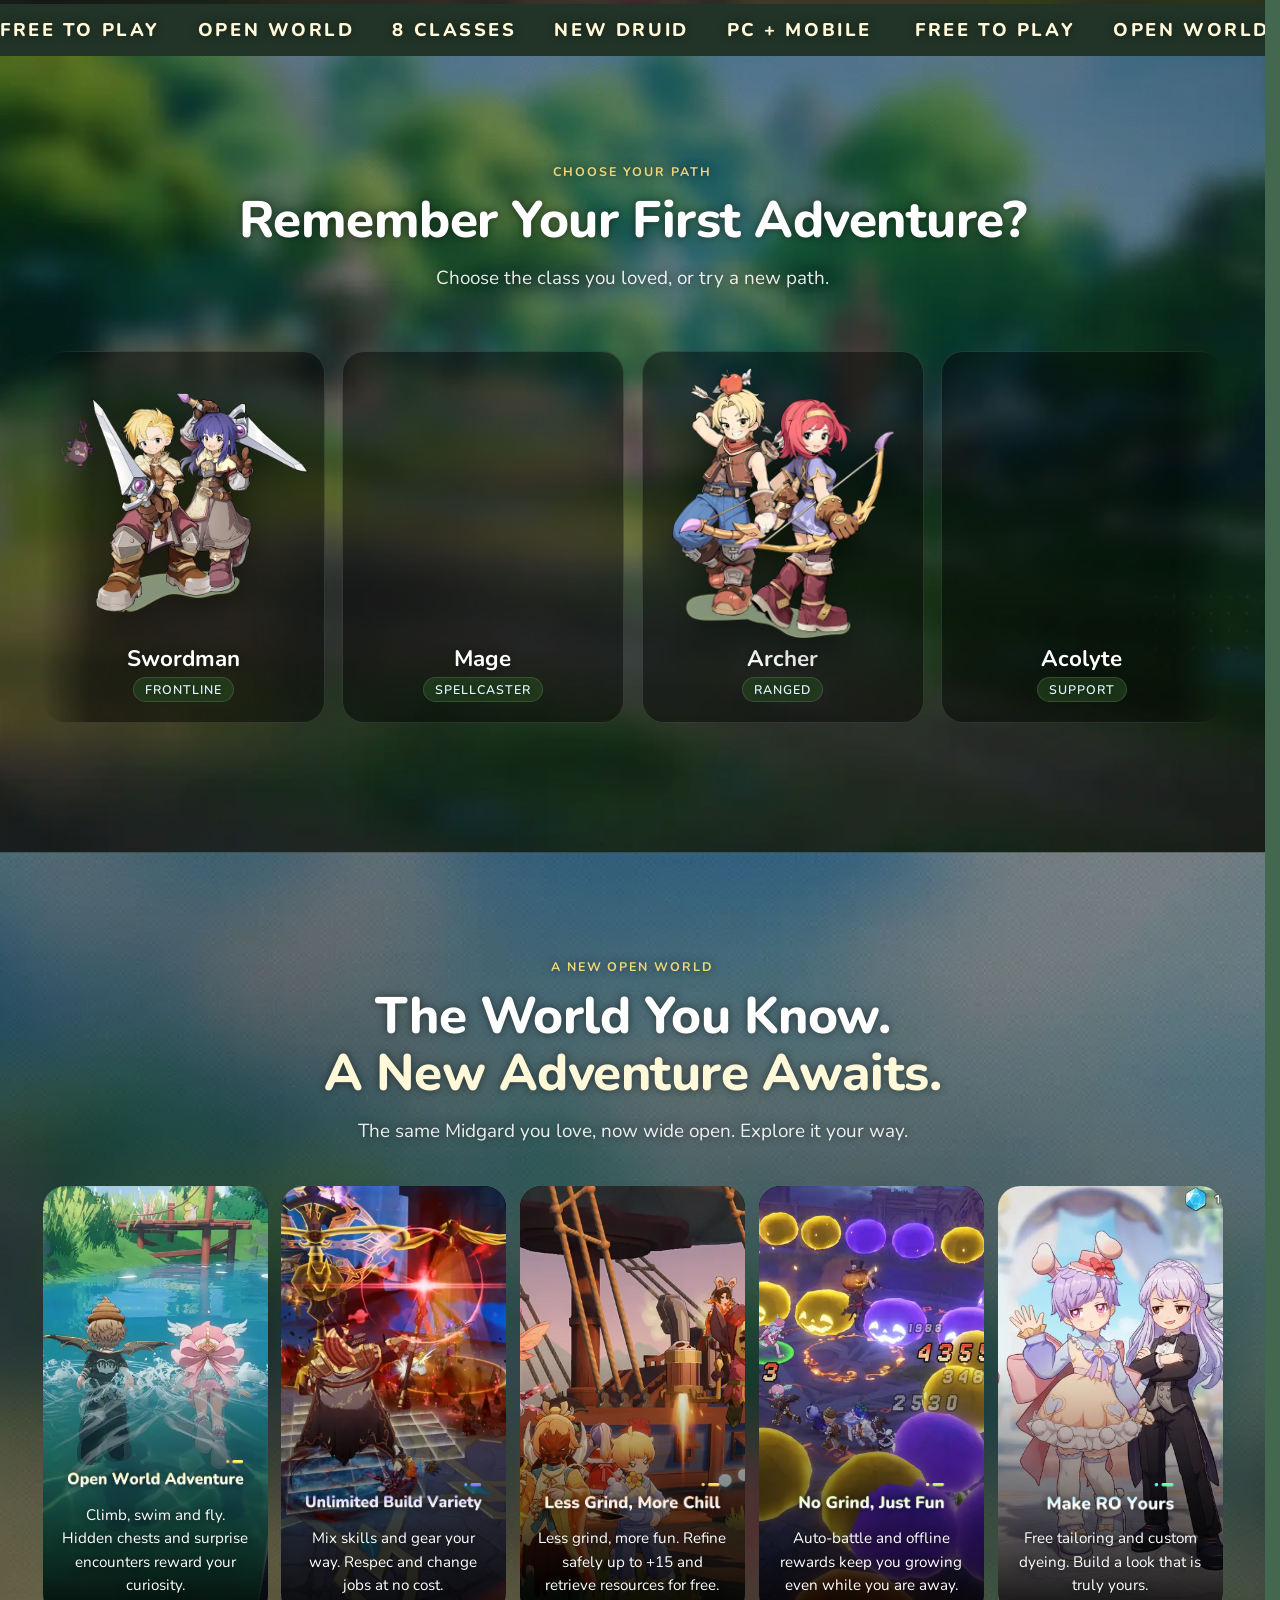
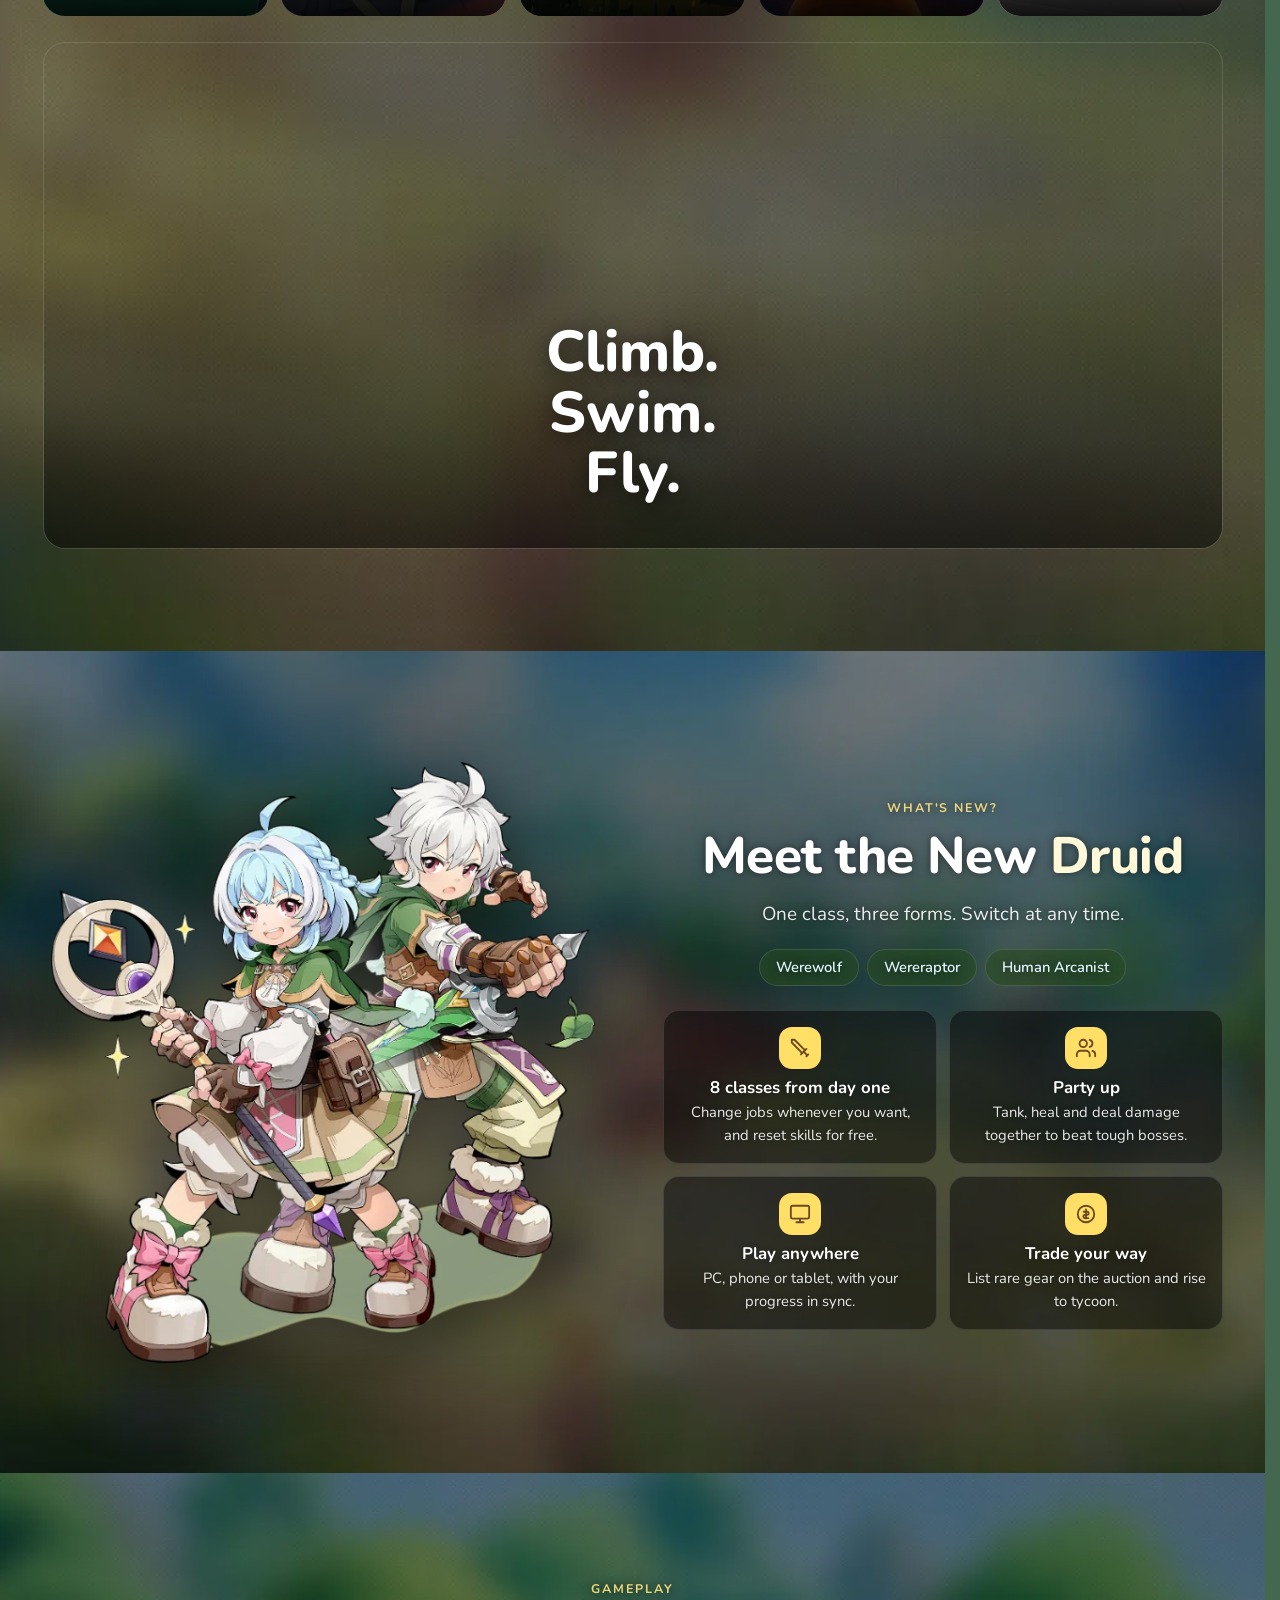
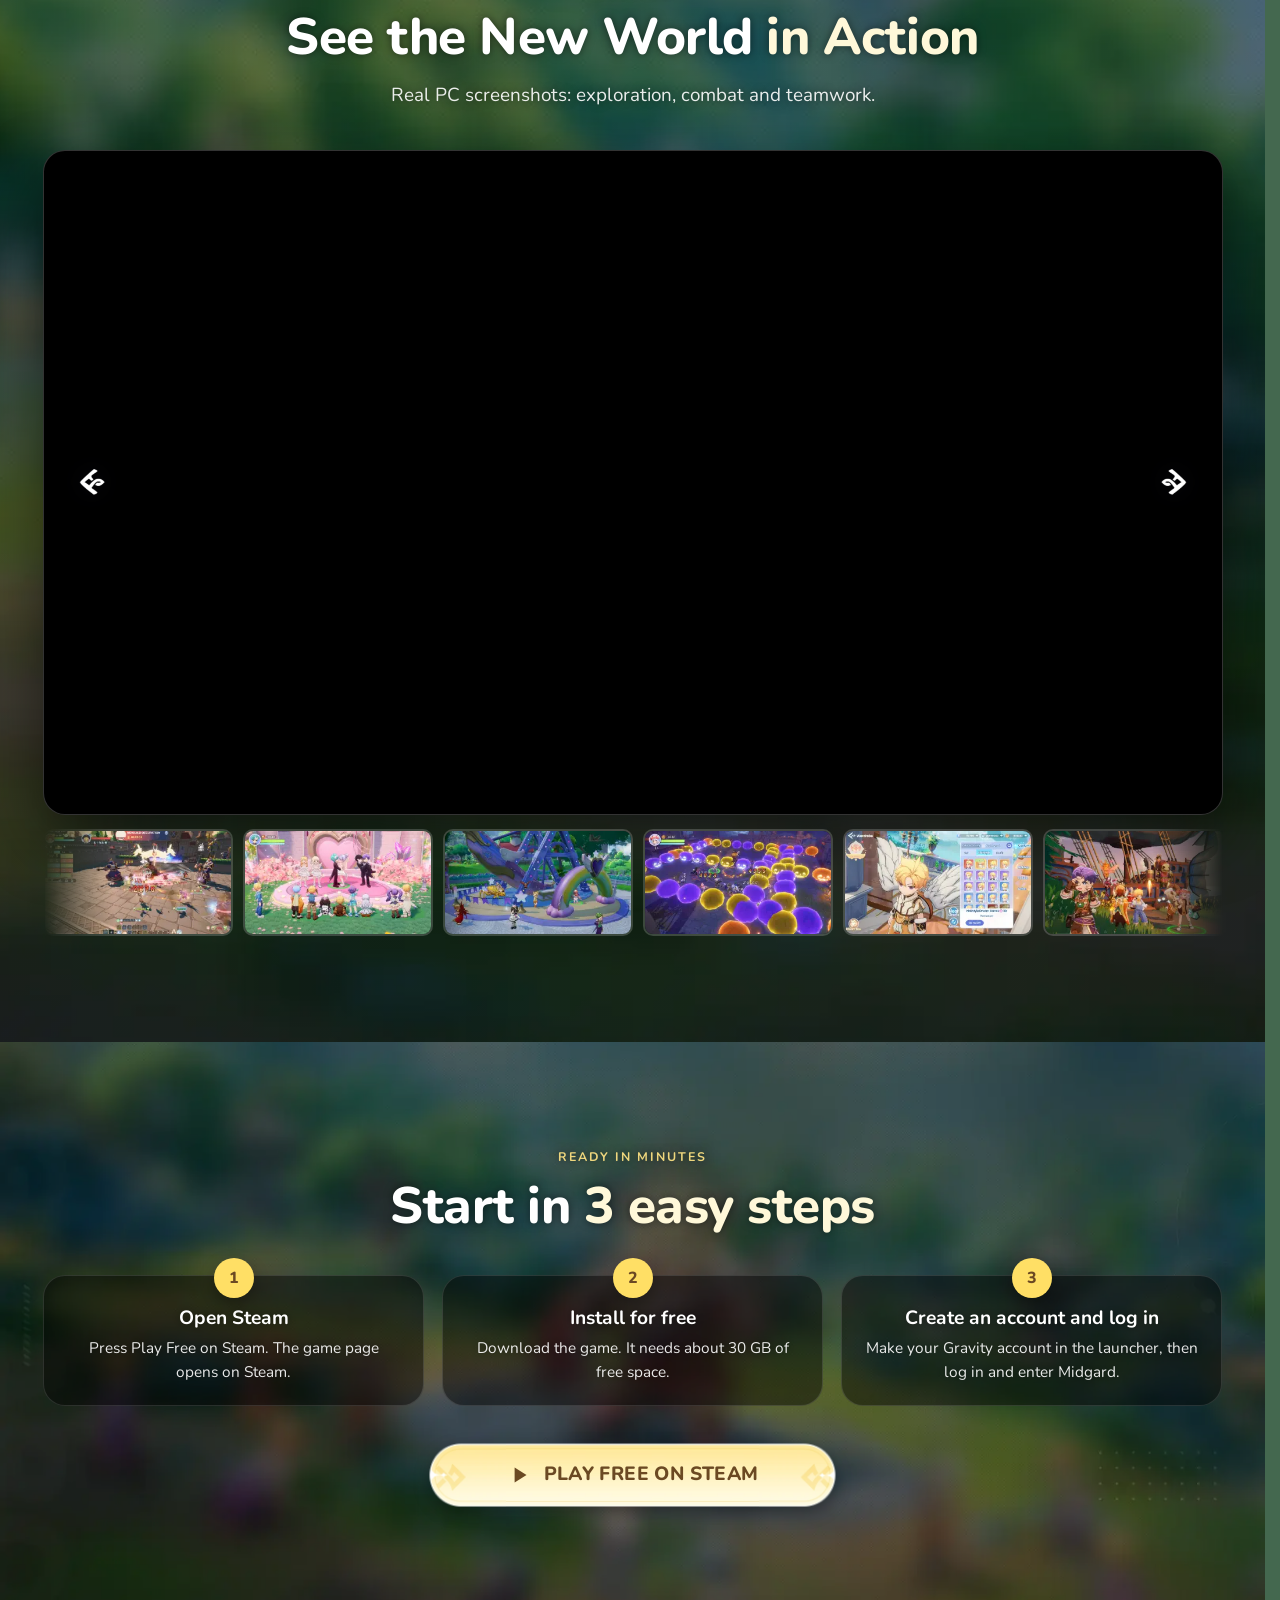
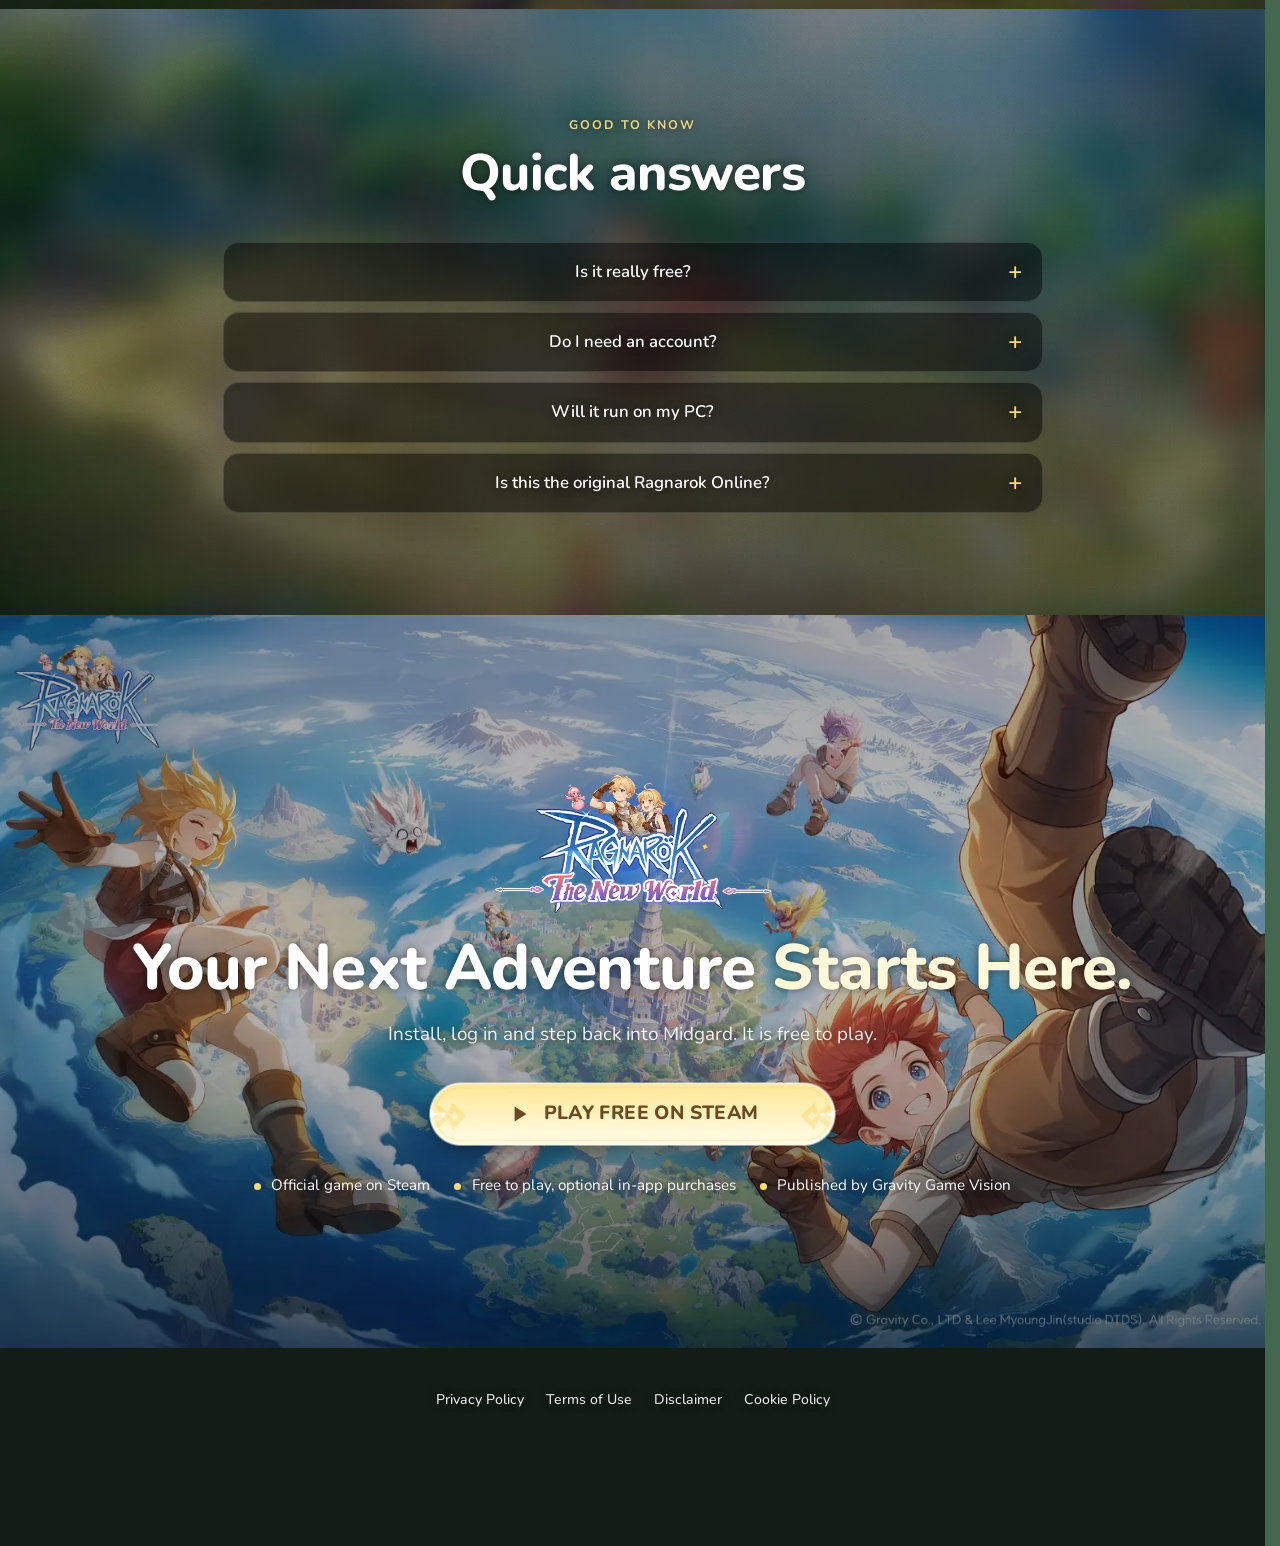
==== commit d744e9a7: "Class cards scroll automatically, bottom buttons removed Co-Authored-By: Claude Sonnet 5.5 <noreply@" ====
--- a/index.html
+++ b/index.html
@@ -103,7 +103,7 @@
       <p class="sub" data-i18n="clsSub">Choose the class you loved, or try a new path.</p>
     </div>
     <div class="car rv" id="classCar" role="region" aria-roledescription="carousel" data-i18n-label="clsAria" aria-label="Classes">
-      <div class="track" tabindex="0" data-i18n-label="clsAria" aria-label="Classes">
+      <div class="track">
         <article class="slide"><div class="ccard"><div class="art"><img decoding="async" data-src="class-swordman.webp" alt="" width="629" height="560"></div><h3 data-i18n="c_sword">Swordman</h3><span class="tag" data-i18n="t_sword">Frontline</span></div></article>
         <article class="slide"><div class="ccard"><div class="art"><img decoding="async" data-src="class-mage.webp" alt="" width="571" height="560"></div><h3 data-i18n="c_mage">Mage</h3><span class="tag" data-i18n="t_mage">Spellcaster</span></div></article>
         <article class="slide"><div class="ccard"><div class="art"><img decoding="async" data-src="class-archer.webp" alt="" width="460" height="560"></div><h3 data-i18n="c_archer">Archer</h3><span class="tag" data-i18n="t_archer">Ranged</span></div></article>
@@ -113,11 +113,7 @@
         <article class="slide"><div class="ccard"><div class="art"><img decoding="async" data-src="class-gunslinger.webp" alt="" width="538" height="560"></div><h3 data-i18n="c_gun">Gunslinger</h3><span class="tag" data-i18n="t_gun">Gunfire</span></div></article>
         <article class="slide"><div class="ccard"><div class="art"><img decoding="async" data-src="class-druid.webp" alt="" width="579" height="640"></div><h3 data-i18n="c_dru">Druid</h3><span class="tag new" data-i18n="t_dru">New: Shapeshifter</span></div></article>
       </div>
-      <div class="arrows">
-        <button class="arrow" type="button" data-dir="-1" data-i18n-label="prev" aria-label="Previous"><span aria-hidden="true">‹</span></button>
-        <div class="dots" id="classDots"></div>
-        <button class="arrow" type="button" data-dir="1" data-i18n-label="next" aria-label="Next"><span aria-hidden="true">›</span></button>
-      </div>
+</div>
     </div>
   </div>
 </section>
--- a/style.css
+++ b/style.css
@@ -398,3 +398,20 @@
   .memories{grid-template-columns:1fr 1fr;gap:12px;margin-top:1.3rem}
   .memories li{flex-direction:column;justify-content:center;gap:2px;padding:14px 12px;min-height:84px;line-height:1.25}
 }
+
+/* ---- small images: continuous automatic strip, no buttons ---- */
+.thumbs{display:block;overflow:hidden;padding:14px 0 4px;-webkit-mask-image:linear-gradient(90deg,transparent,#000 6%,#000 94%,transparent);mask-image:linear-gradient(90deg,transparent,#000 6%,#000 94%,transparent)}
+.strip-track{display:flex;gap:10px;width:max-content}
+.strip-track img{flex:0 0 auto;width:clamp(120px,16vw,190px);aspect-ratio:16/9;object-fit:cover;border-radius:10px;border:2px solid rgba(255,255,255,.18);transition:translate .25s,border-color .25s}
+.strip-track img:hover{translate:0 -4px;border-color:var(--gold)}
+.vis .strip-track{animation:strip 38s linear infinite}
+@keyframes strip{to{transform:translateX(calc(-50% - 5px))}}
+
+/* ---- class cards: continuous automatic strip, no buttons ---- */
+#classCar{overflow:hidden;-webkit-mask-image:linear-gradient(90deg,transparent,#000 4%,#000 96%,transparent);mask-image:linear-gradient(90deg,transparent,#000 4%,#000 96%,transparent)}
+#classCar .track{display:flex;width:max-content;overflow:visible;scroll-snap-type:none;padding:18px 0 26px}
+.vis #classCar .track{animation:clsrun 48s linear infinite}
+@keyframes clsrun{to{transform:translateX(calc(-50% - 9px))}}
+#classCar .slide .ccard,#classCar .slide.is-active .ccard,#classCar .slide:not(.is-active) .ccard{opacity:1}
+#classCar .slide{flex:0 0 clamp(230px,22vw,300px);scroll-snap-align:none}
+@media (max-width:820px){ #classCar .slide{flex-basis:min(68vw,290px)} }
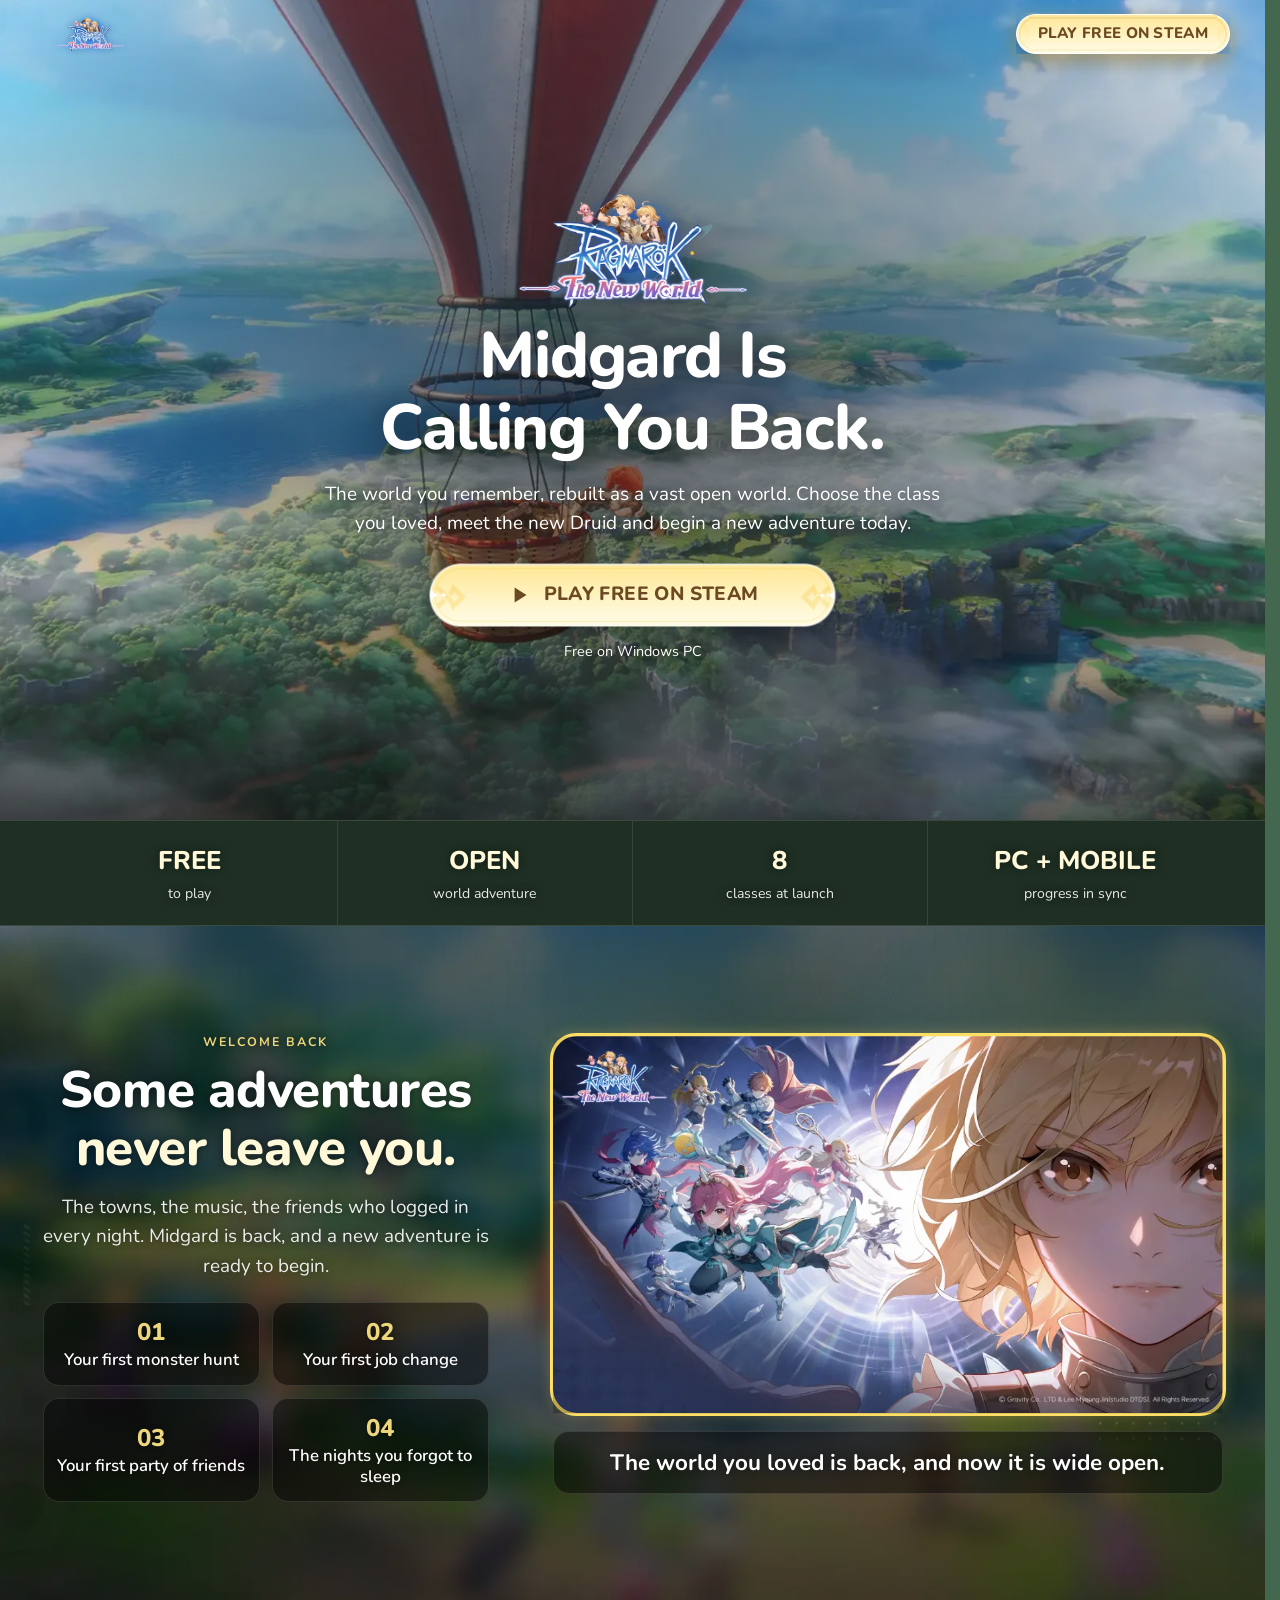
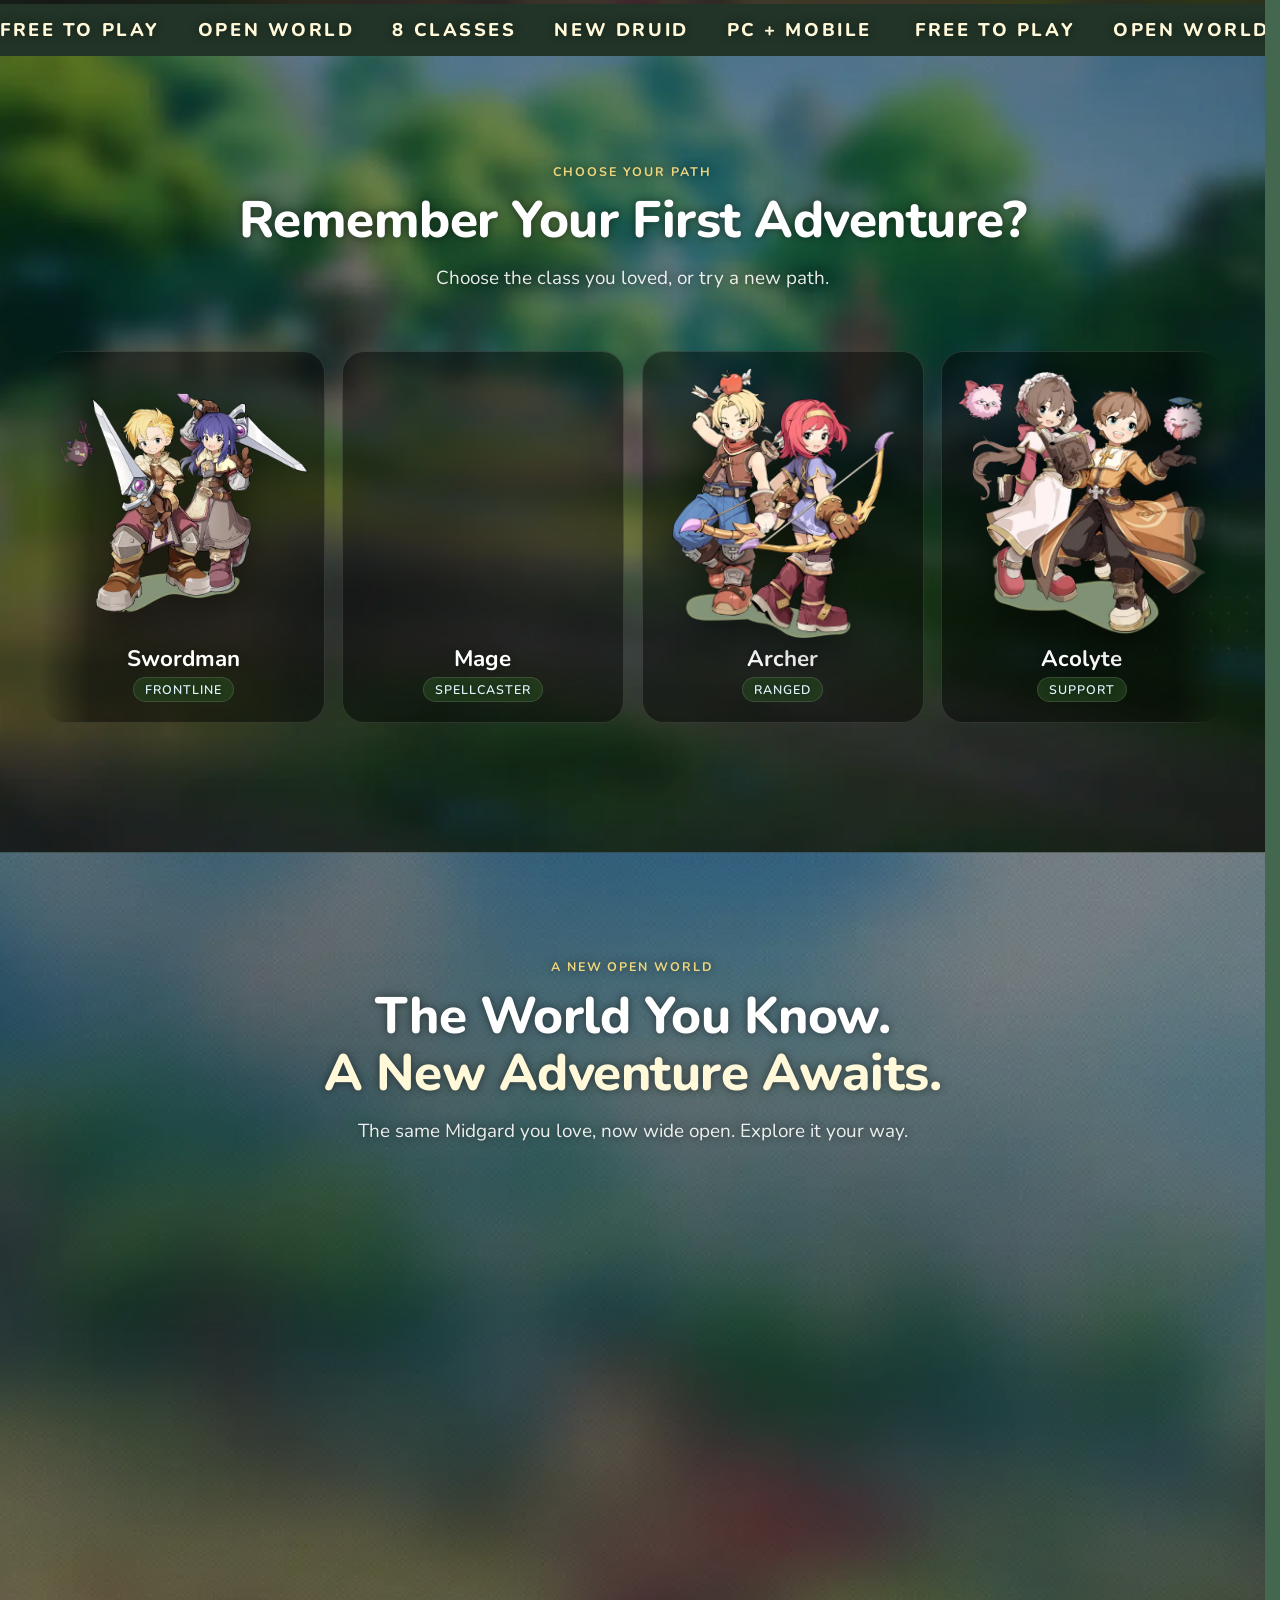
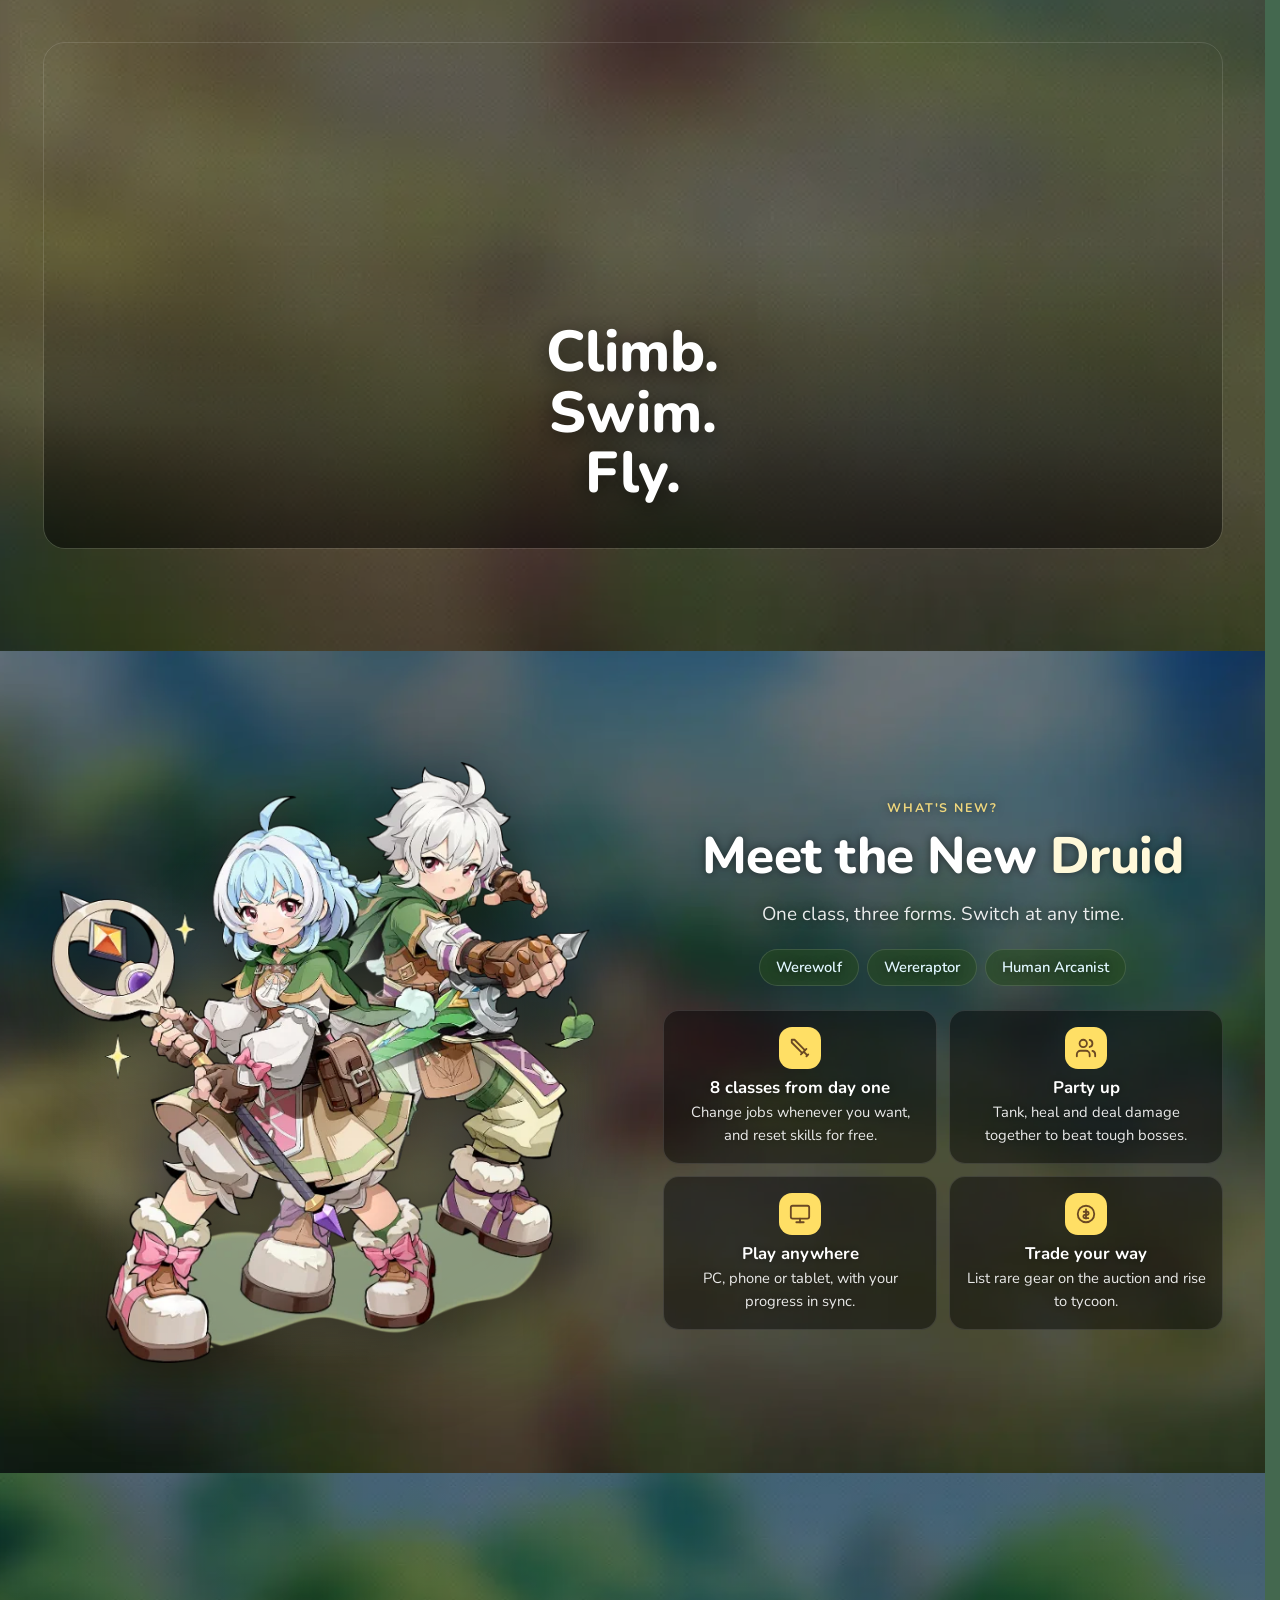
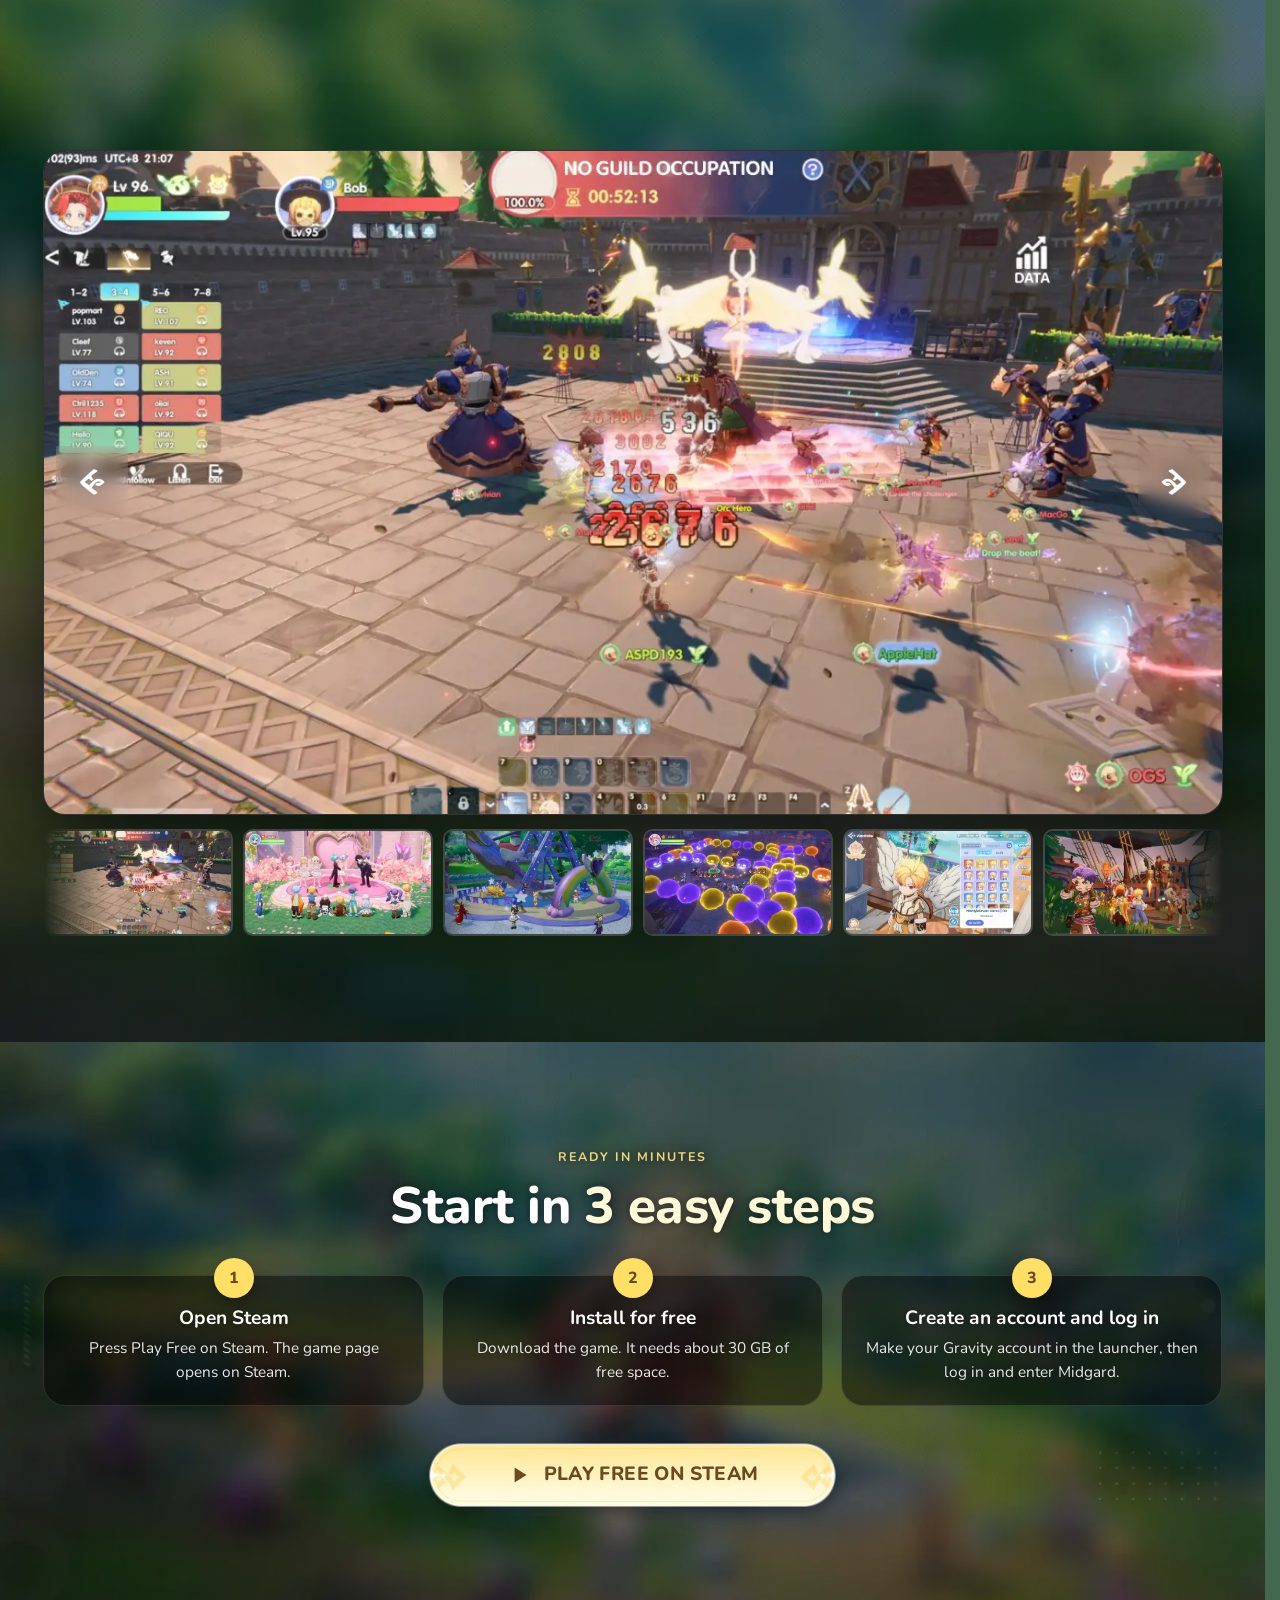
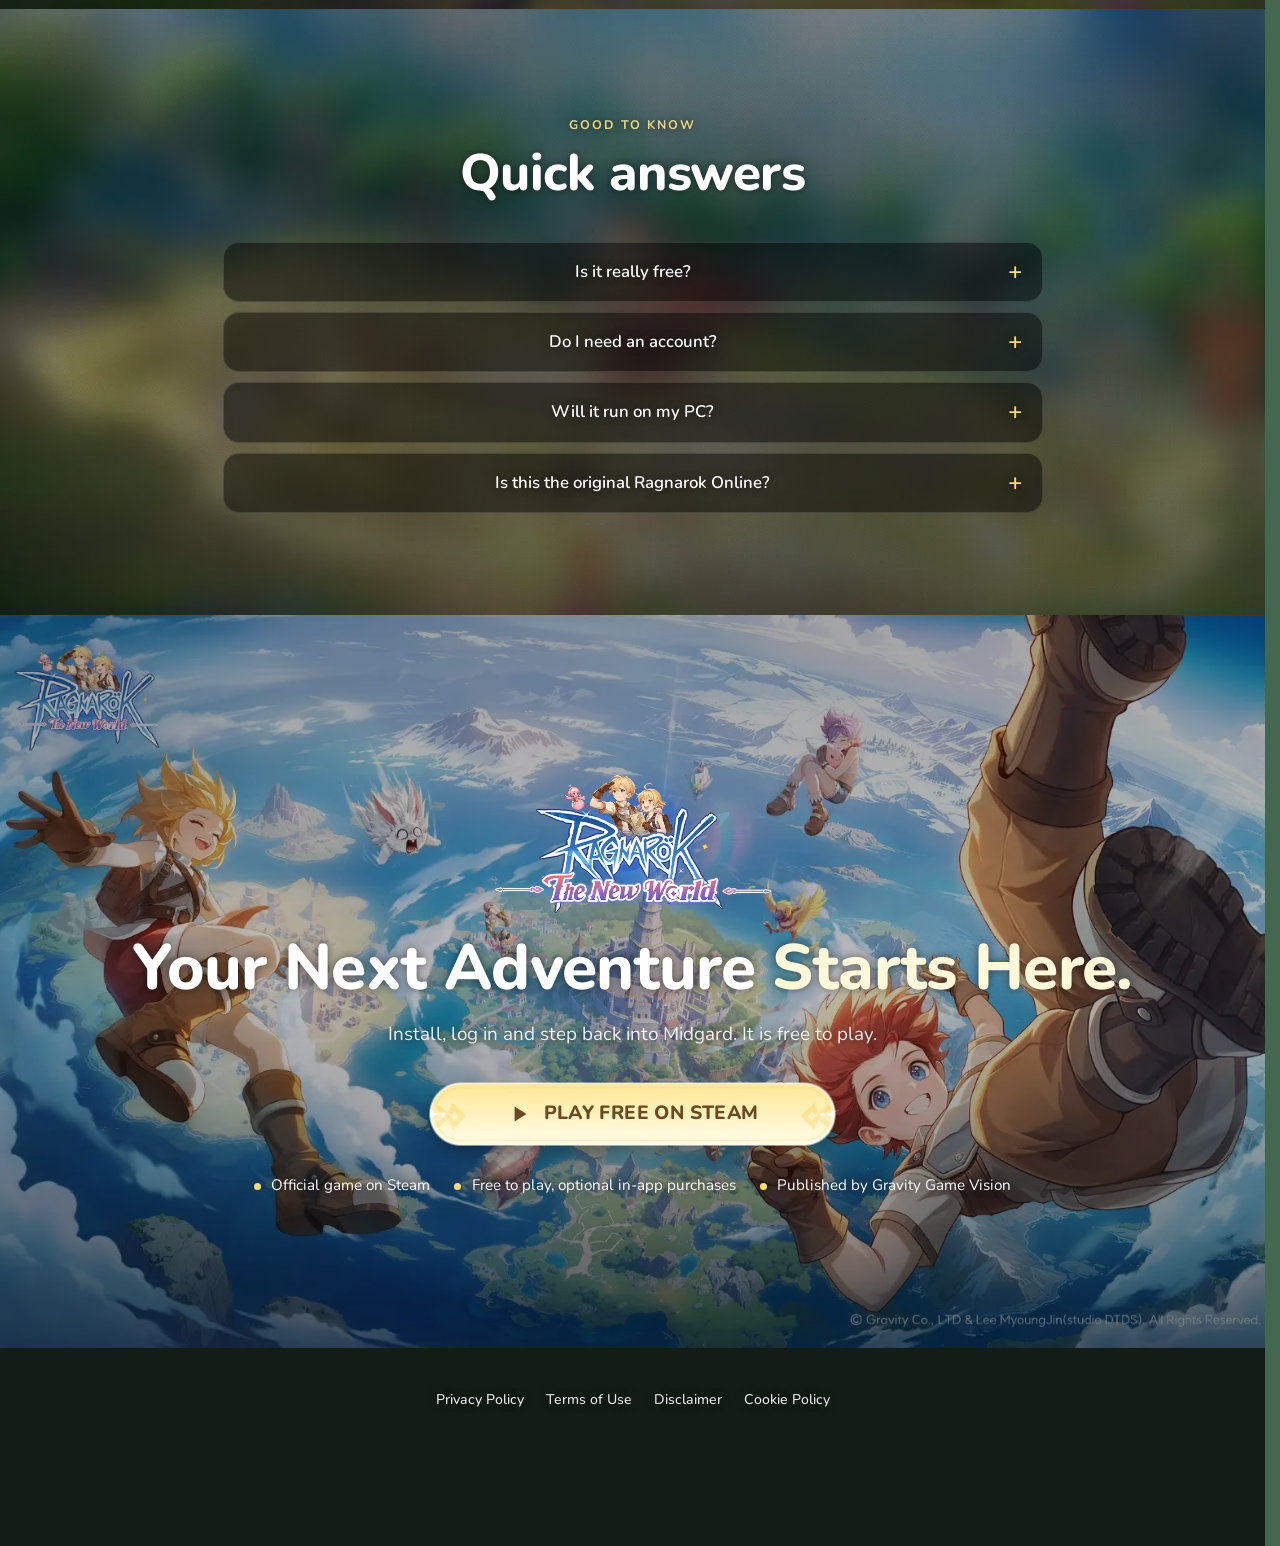
==== commit 305bf814: "Shorten hero note under the CTA Co-Authored-By: Claude Sonnet 5.5 <noreply@anthropic.com>" ====
--- a/index.html
+++ b/index.html
@@ -46,7 +46,7 @@
         <svg viewBox="0 0 24 24" fill="currentColor" aria-hidden="true"><path d="M8 5v14l11-7z"/></svg>
         <span data-i18n="cta">PLAY FREE ON STEAM</span>
       </a>
-      <p class="cta-note" data-i18n="ctaNote">Free to play with optional in-app purchases. For Windows PC on Steam.</p>
+      <p class="cta-note" data-i18n="ctaNote">Free on Windows PC</p>
       <p class="phone-note" aria-live="polite"><span data-i18n="phoneNote">This is a Windows PC game. On your phone?</span> <button type="button" class="linkbtn" id="sendPc" data-i18n="copyLink">Send the link to my PC</button><span class="copied" role="status"></span></p>
     </div>
   </div>
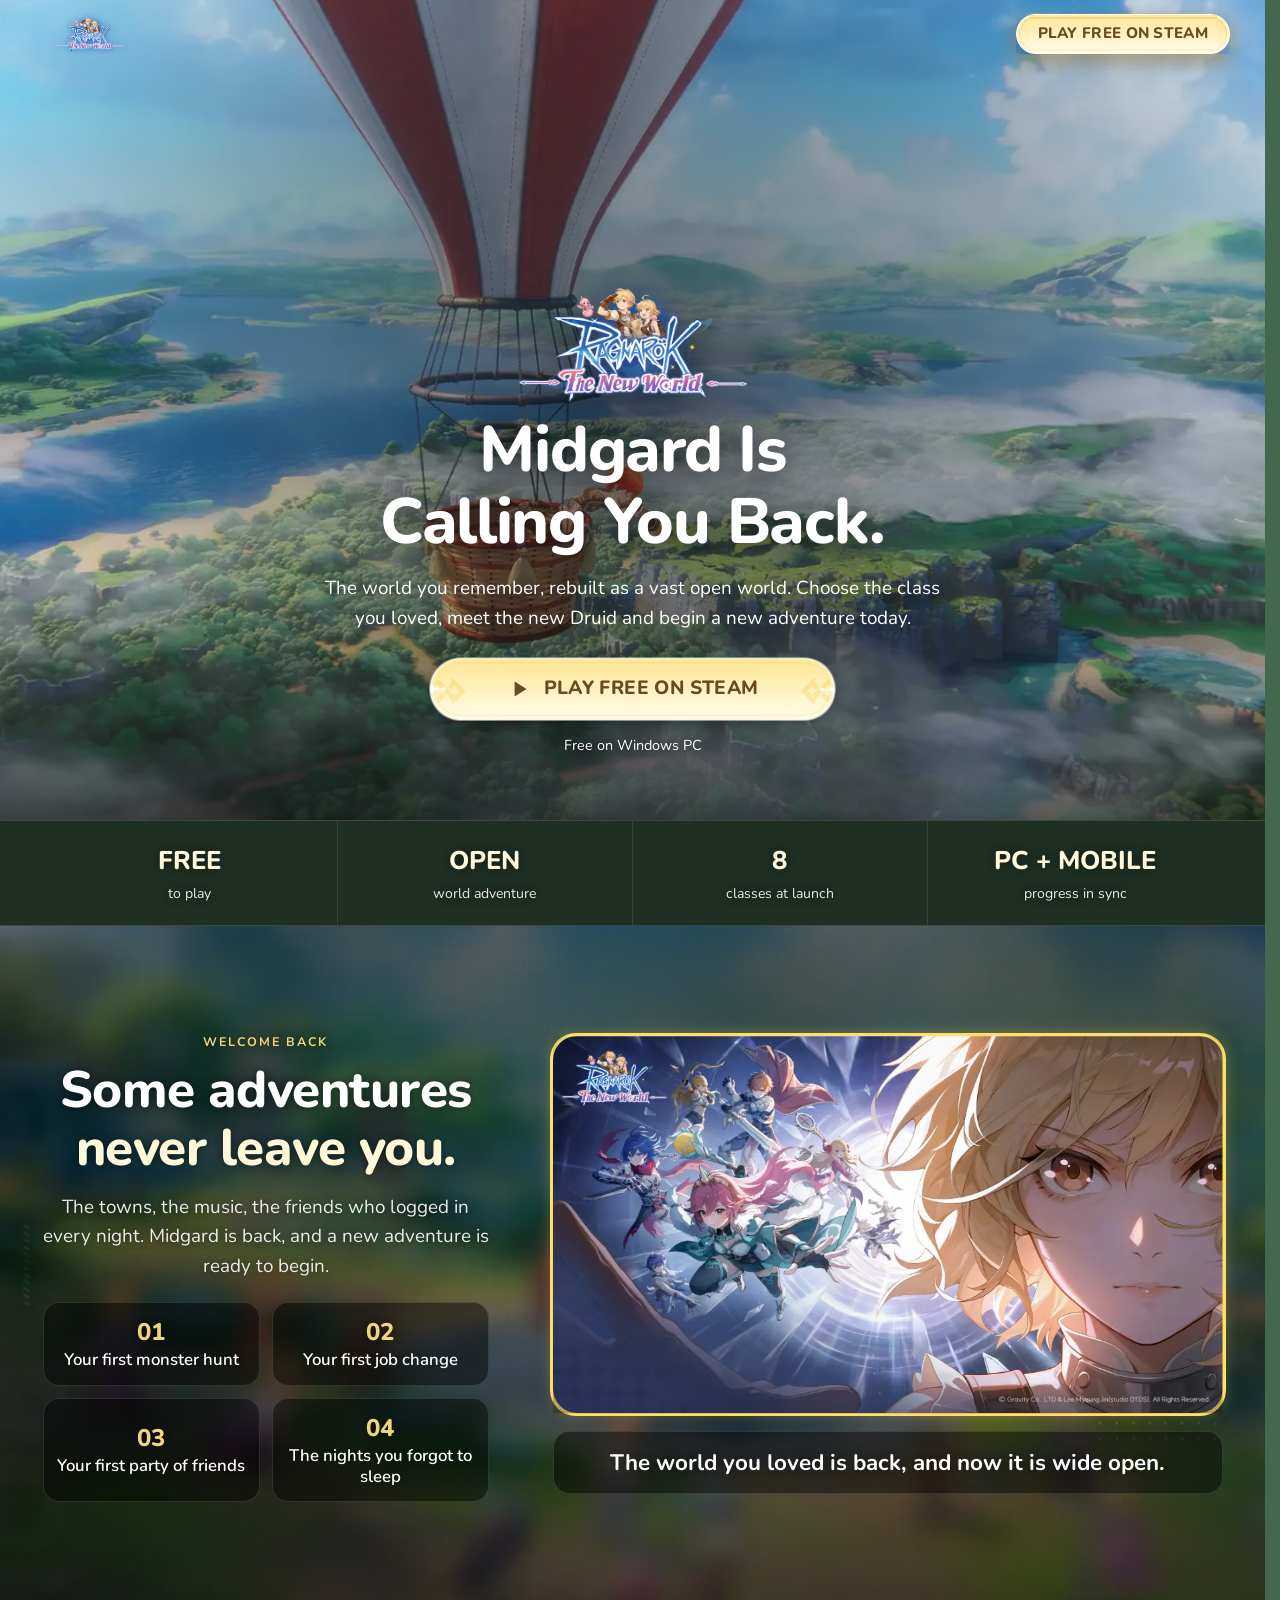
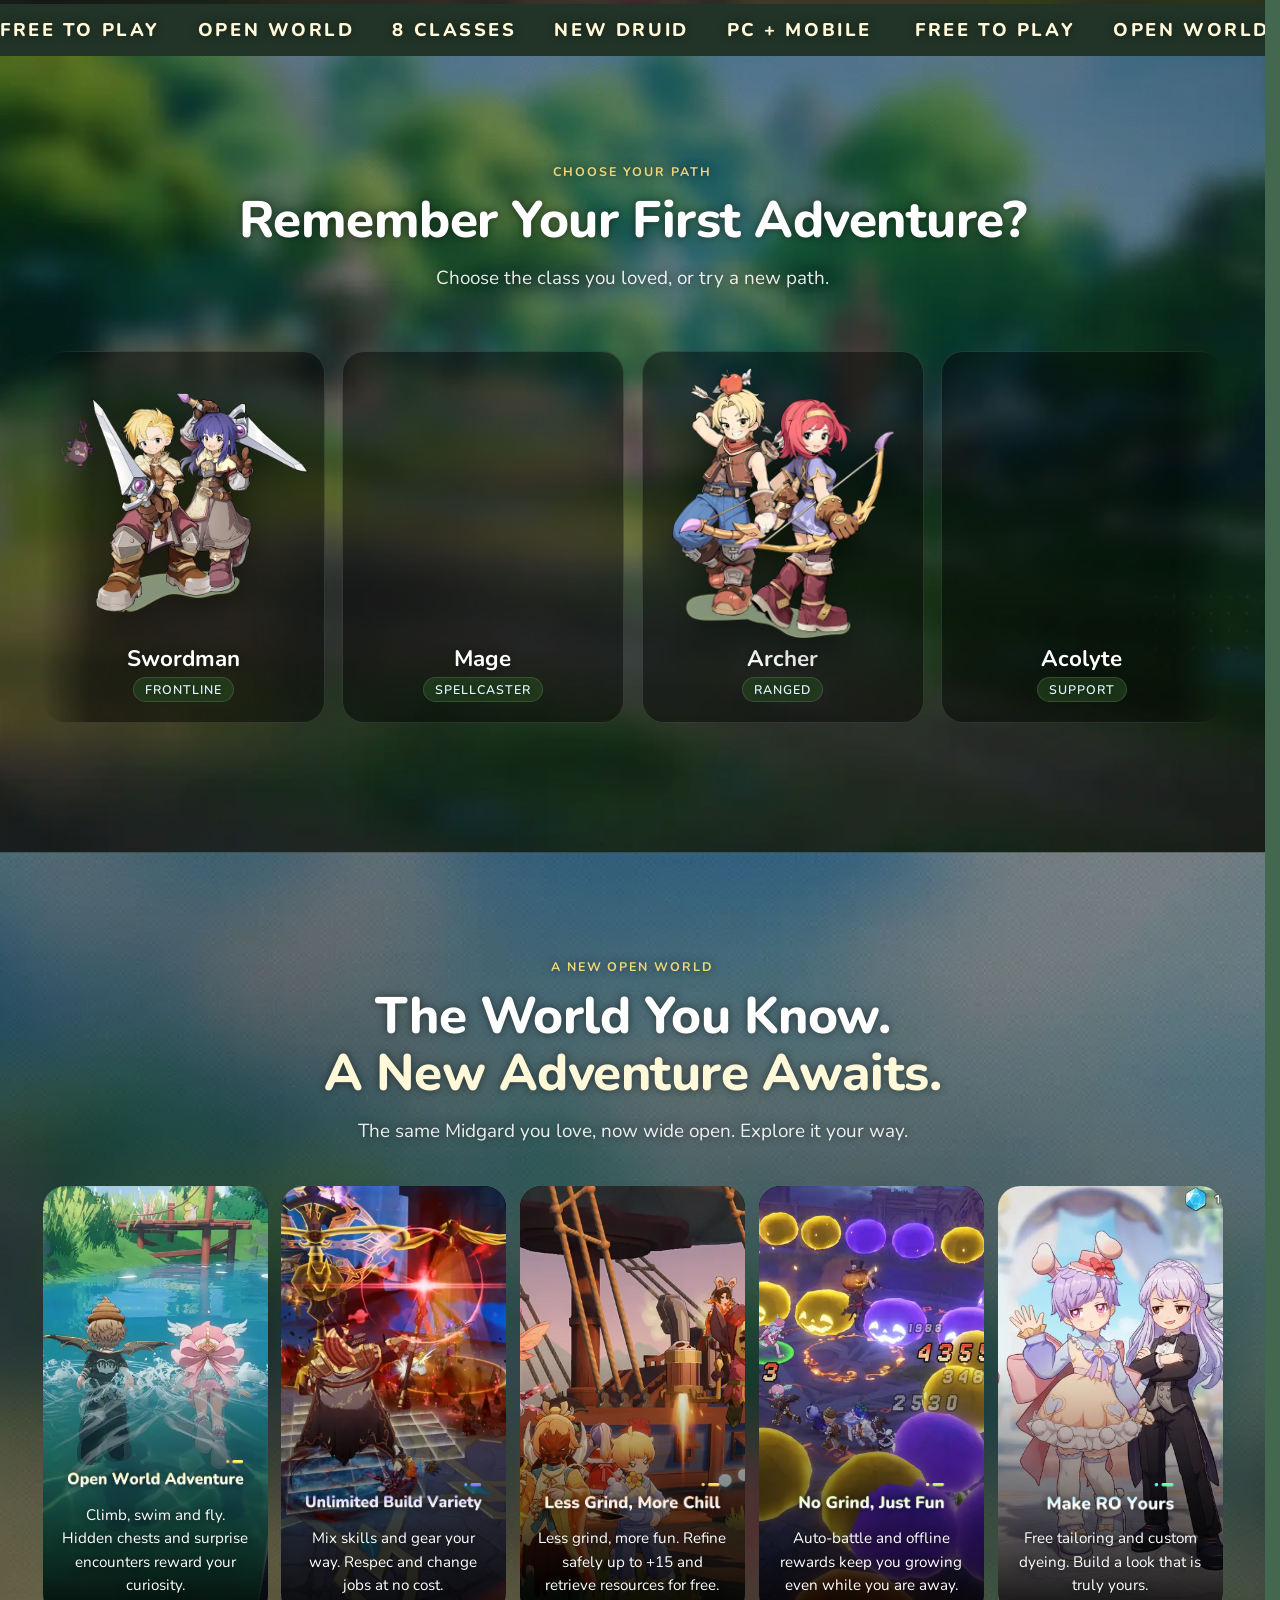
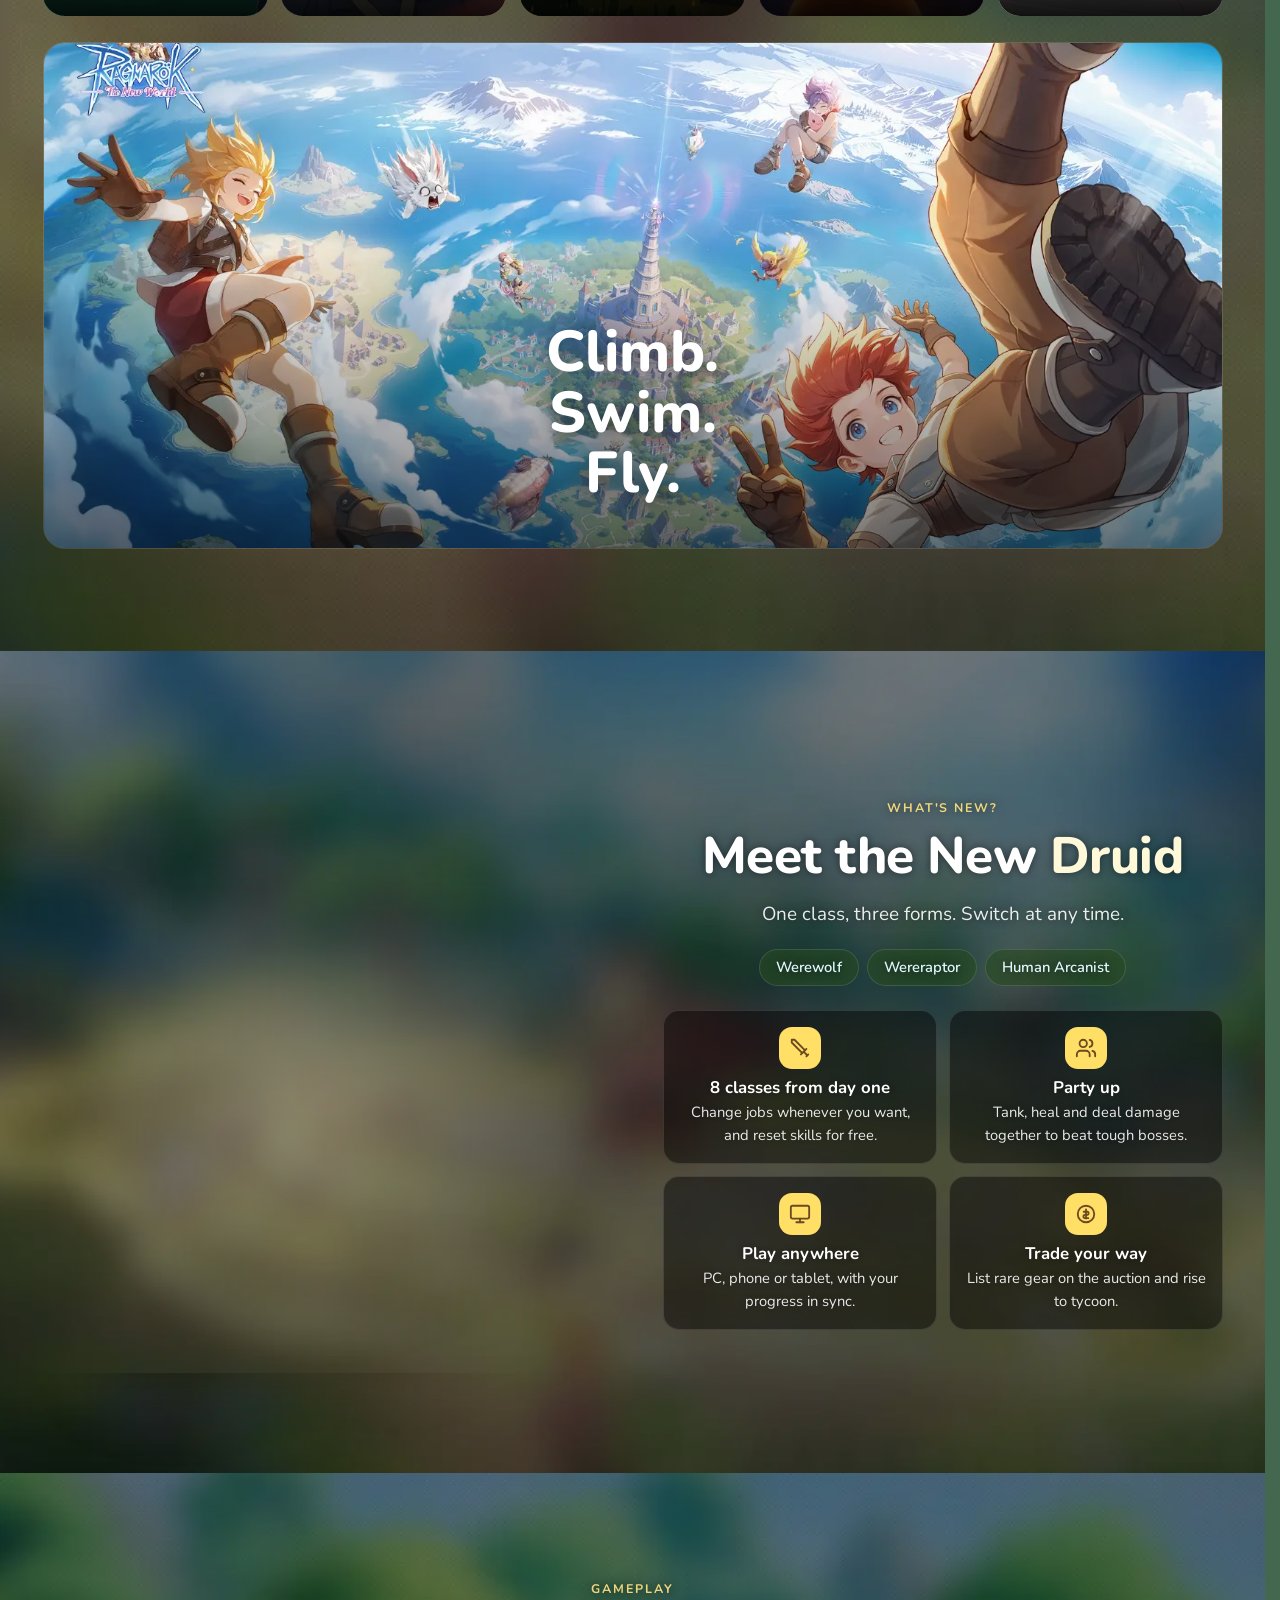
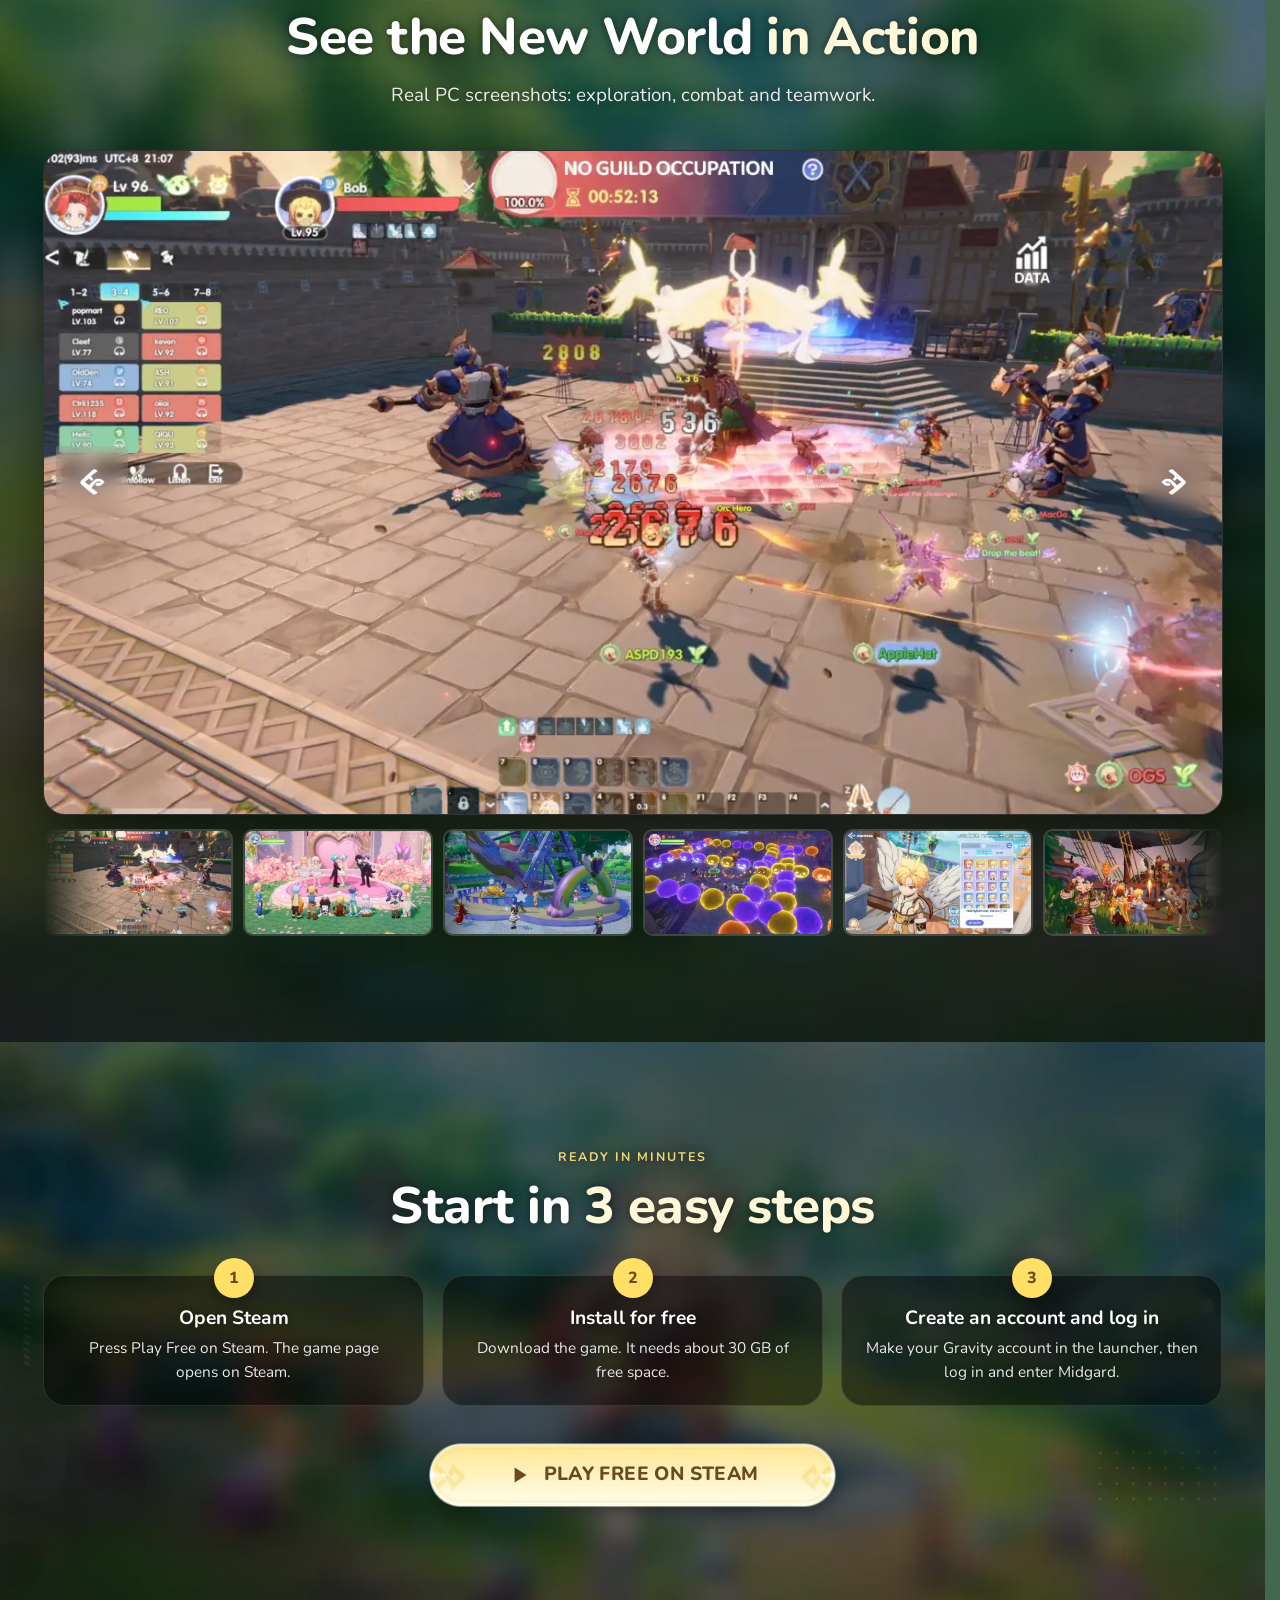
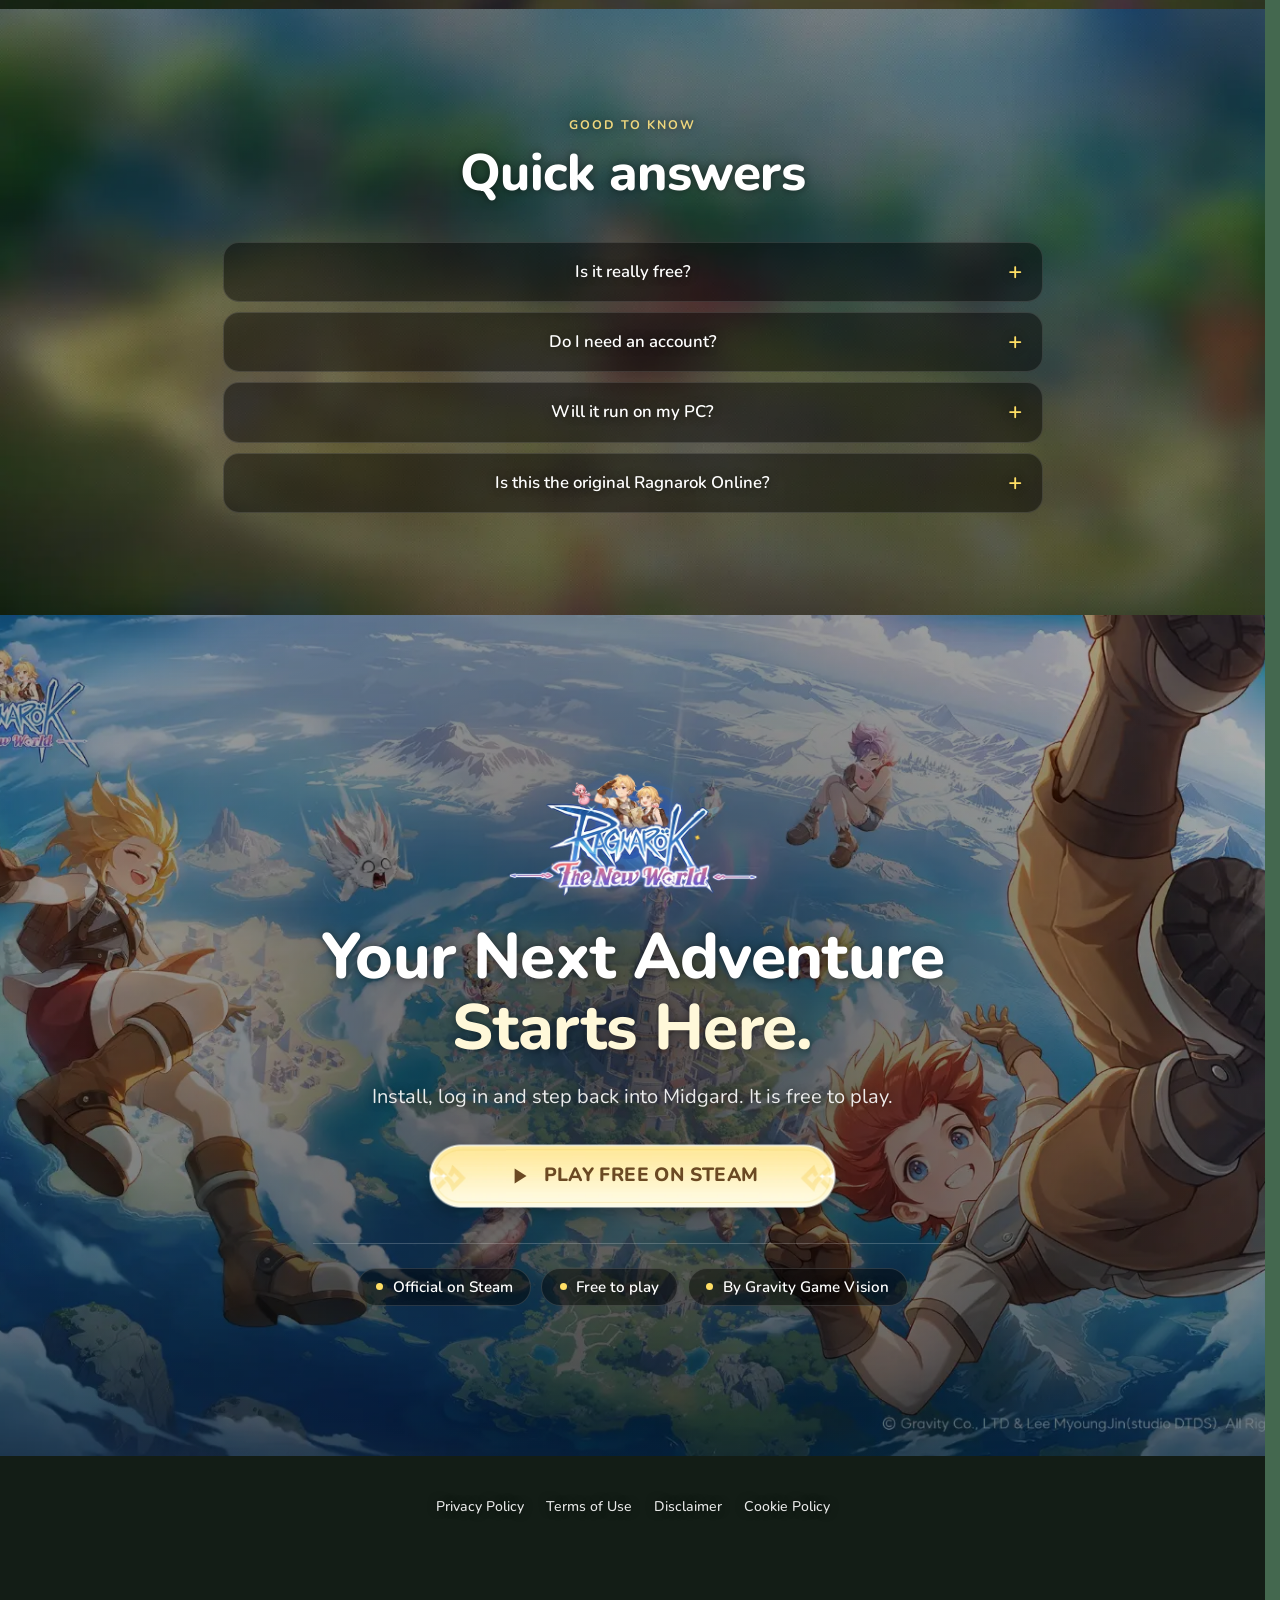
==== commit 4d3142fd: "Shorter trust line and cleaner final section Co-Authored-By: Claude Sonnet 5.5 <noreply@anthropic.co" ====
--- a/index.html
+++ b/index.html
@@ -221,17 +221,17 @@
 <!-- 08 FINAL CTA -->
 <section class="final" id="final" aria-labelledby="final-title">
   <div class="wrap rv">
-    <img src="logo.webp" alt="" style="width:min(280px,60%);margin:0 auto 16px" loading="lazy" width="520" height="282">
+    <img class="final-logo" src="logo.webp" alt="" loading="lazy" width="520" height="282">
     <h2 id="final-title"><span data-i18n="fTitle">Your Next Adventure <span class="hl">Starts Here.</span></span></h2>
     <p class="sub" data-i18n="fSub">Install, log in and step back into Midgard. It is free to play.</p>
     <a class="cta" href="https://store.steampowered.com/app/4212480/Ragnarok_The_New_World/" rel="noopener" data-cta="final">
       <svg viewBox="0 0 24 24" fill="currentColor" aria-hidden="true"><path d="M8 5v14l11-7z"/></svg>
       <span data-i18n="cta">PLAY FREE ON STEAM</span>
     </a>
-    <ul class="trust">
-      <li data-i18n="t1">Official game on Steam</li>
-      <li data-i18n="t2">Free to play, optional in-app purchases</li>
-      <li data-i18n="t3">Published by Gravity Game Vision</li>
+    <ul class="trust" aria-label="Game details">
+      <li data-i18n="t1">Official on Steam</li>
+      <li data-i18n="t2">Free to play</li>
+      <li data-i18n="t3">By Gravity Game Vision</li>
     </ul>
   </div>
 </section>
--- a/style.css
+++ b/style.css
@@ -415,3 +415,23 @@
 #classCar .slide .ccard,#classCar .slide.is-active .ccard,#classCar .slide:not(.is-active) .ccard{opacity:1}
 #classCar .slide{flex:0 0 clamp(230px,22vw,300px);scroll-snap-align:none}
 @media (max-width:820px){ #classCar .slide{flex-basis:min(68vw,290px)} }
+/* ---- hero text block sits a little lower ---- */
+@media (min-width:821px) and (min-height:600px){ .hero{padding:132px 0 28px} }
+@media (max-width:820px) and (min-height:600px){ .hero{padding-top:108px} }
+/* short screens (laptops): the text block is lowered too, button stays on screen */
+@media (max-height:700px) and (min-height:481px){ .hero{padding:104px 0 40px} }
+/* ---- hero text block much lower (sits in the lower part of the video) ---- */
+@media (min-width:821px) and (min-height:701px){ .hero{align-items:flex-end;padding:132px 0 64px} }
+@media (max-width:820px) and (min-height:701px){ .hero{padding-top:210px} }
+@media (max-height:700px) and (min-height:481px){ .hero{padding:170px 0 40px} }
+
+/* ---- final section: one clear stack (logo, title, line, button, three facts) ---- */
+.final .wrap{display:flex;flex-direction:column;align-items:center;max-width:820px}
+.final-logo{width:min(250px,56%);height:auto;margin:0 0 22px}
+.final h2{text-wrap:balance;line-height:1.1;margin:0}
+.final .sub{max-width:34em;margin:1.1rem auto 2rem;font-size:clamp(1.05rem,2.2vw,1.25rem)}
+.final .trust{margin:2.2rem 0 0;padding:1.5rem 0 0;border-top:1px solid rgba(255,255,255,.2);width:min(100%,640px);gap:10px;justify-content:center}
+.final .trust li{display:flex;align-items:center;padding:.55rem 1.1rem;border-radius:999px;background:rgba(0,0,0,.45);border:1px solid rgba(255,255,255,.14);font-weight:600;font-size:.95rem;line-height:1.2}
+.final .trust li::before{margin-inline-end:.6rem;flex:none}
+@media (max-width:560px){ .final .trust{flex-direction:column;align-items:stretch;max-width:320px} .final .trust li{justify-content:center} }
+.final.ready{background:radial-gradient(ellipse 60% 62% at 50% 52%,rgba(0,0,0,.55),rgba(0,0,0,0) 100%),linear-gradient(180deg,rgba(0,0,0,.35),rgba(0,0,0,.25) 50%,rgba(0,0,0,.5) 100%),url(wall1.webp) center/cover}
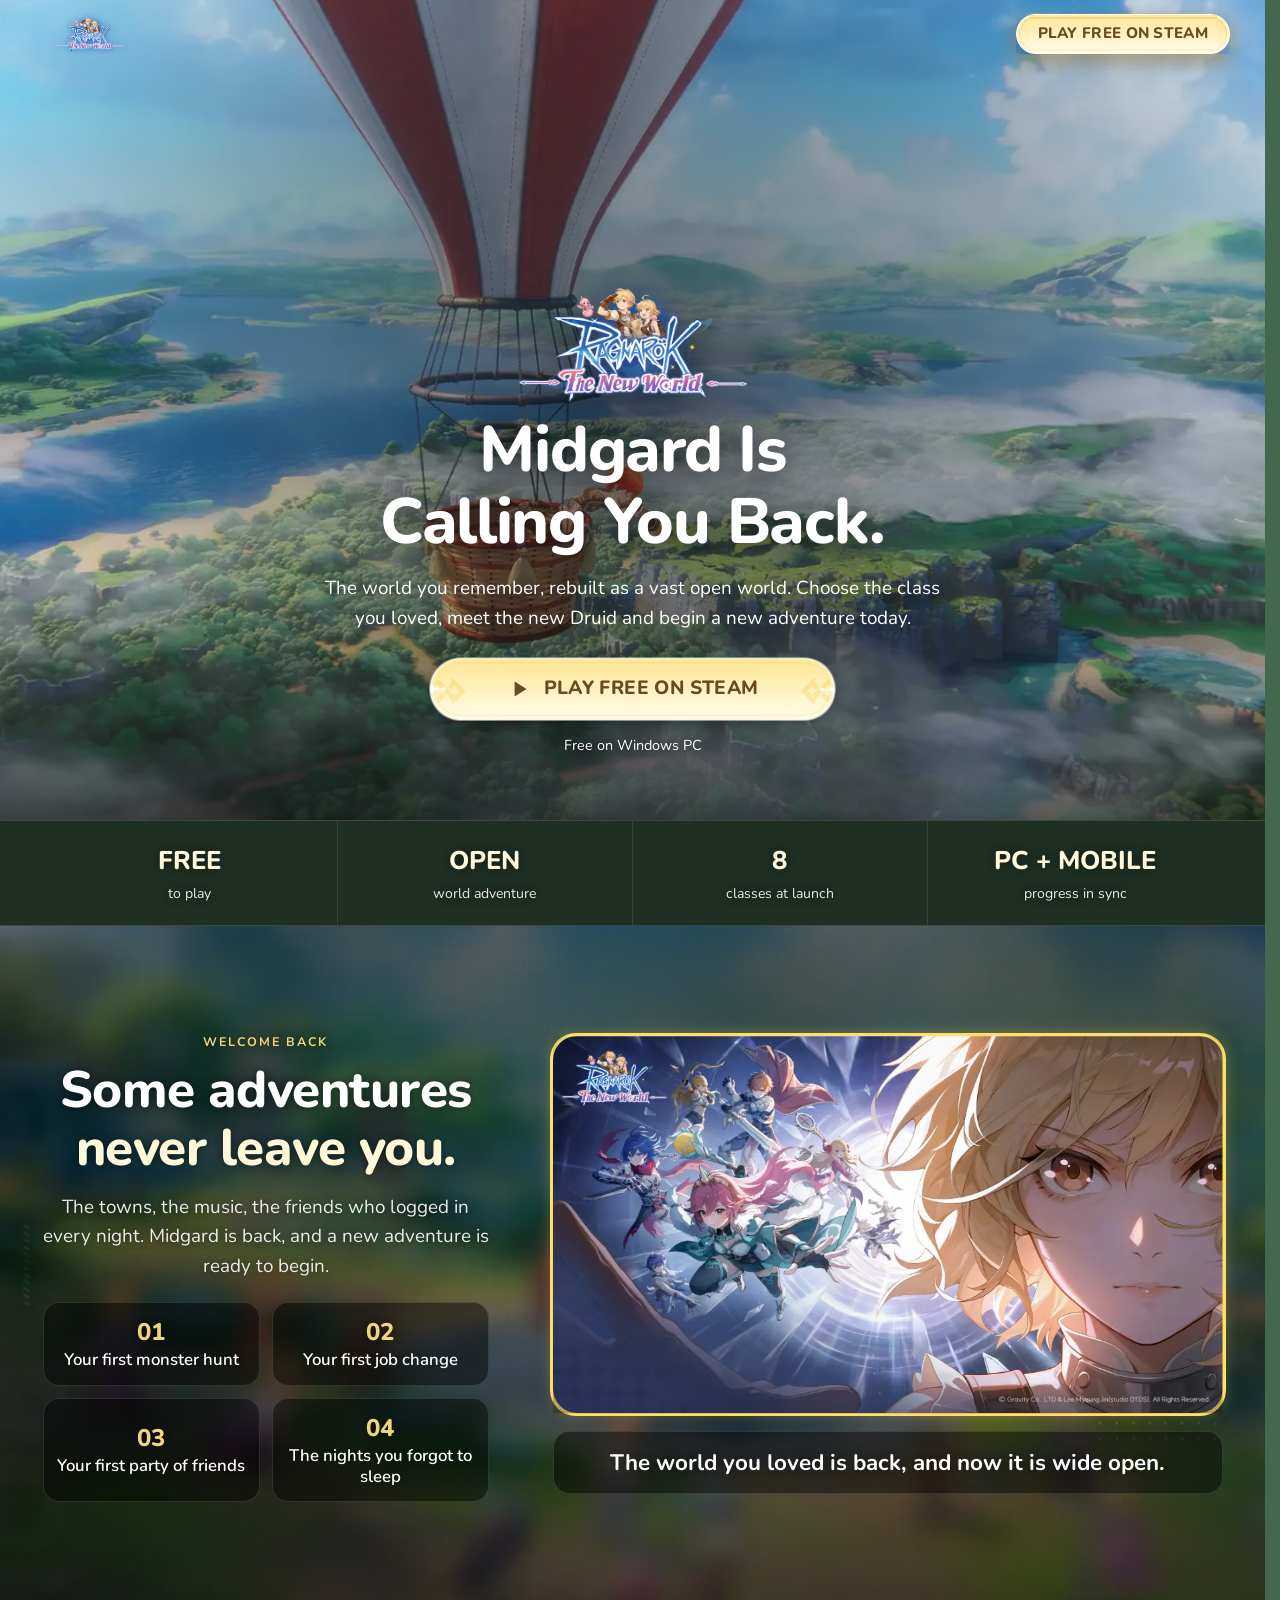
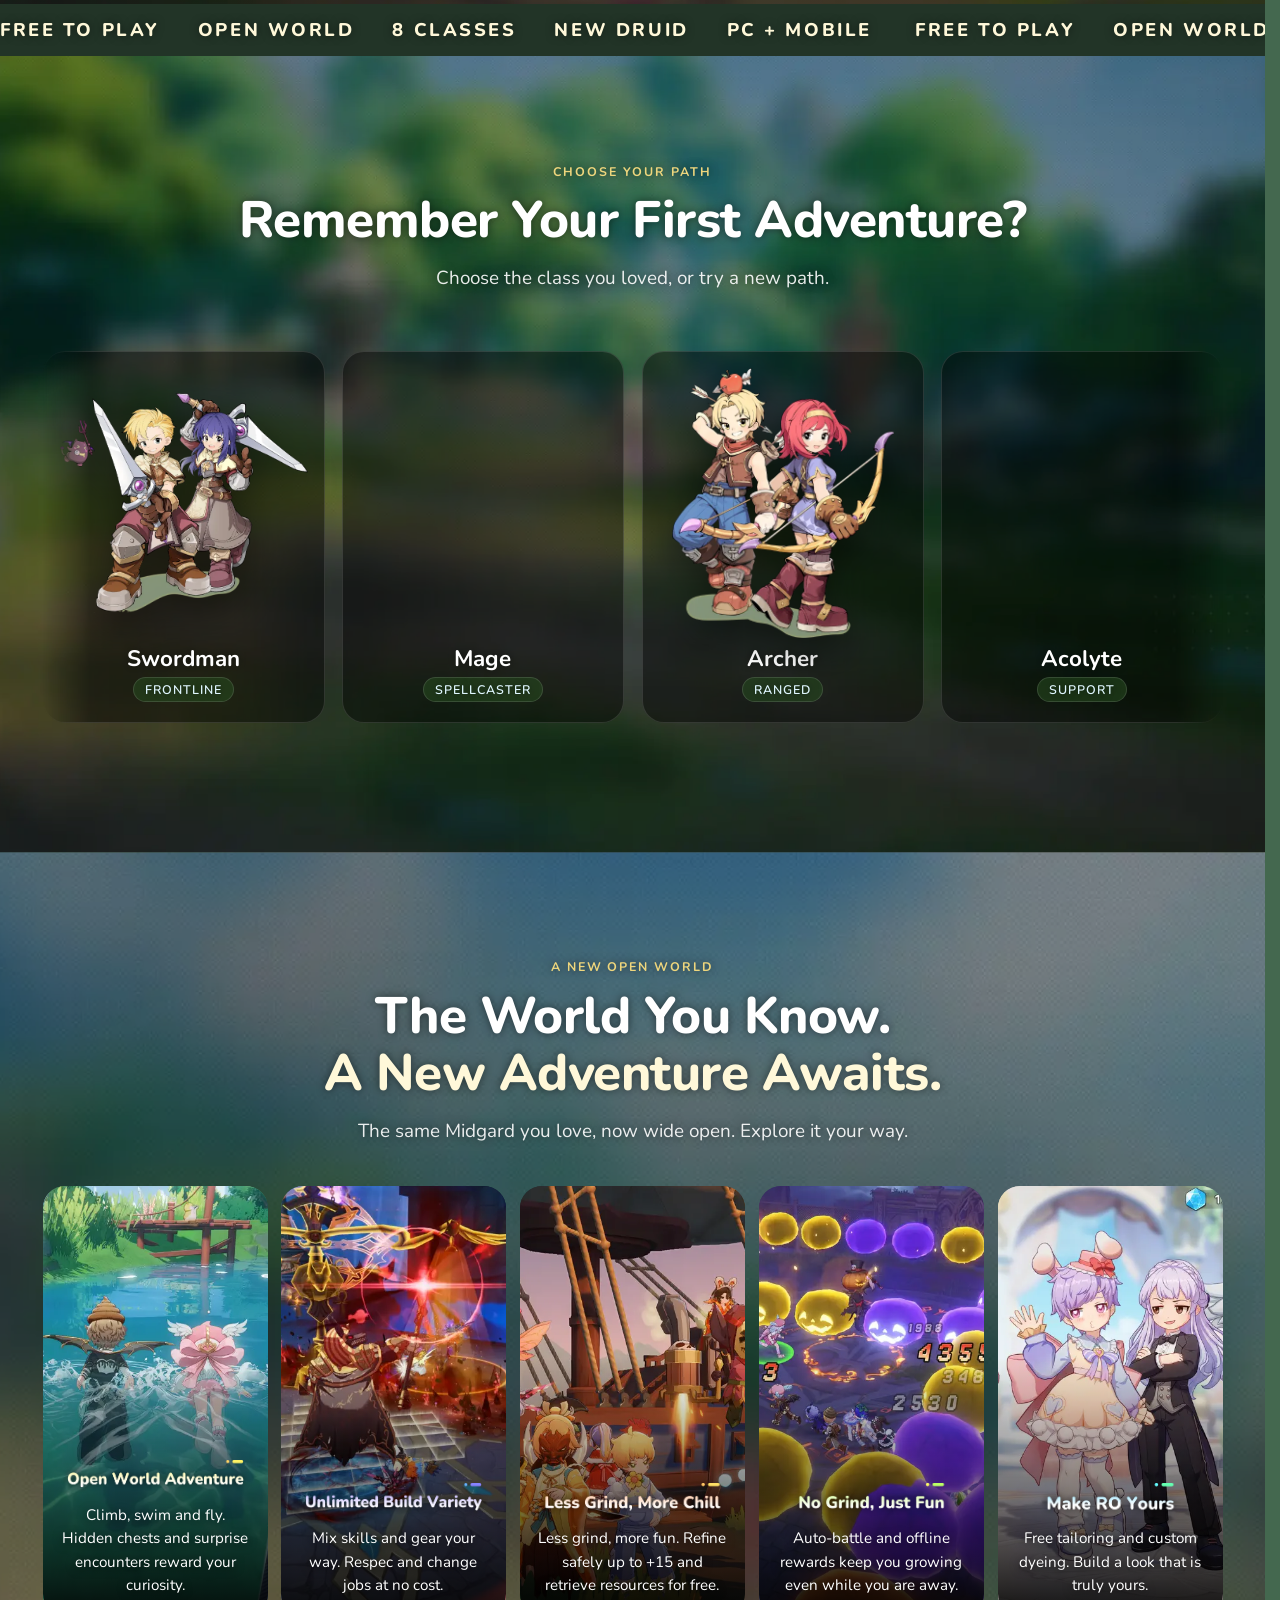
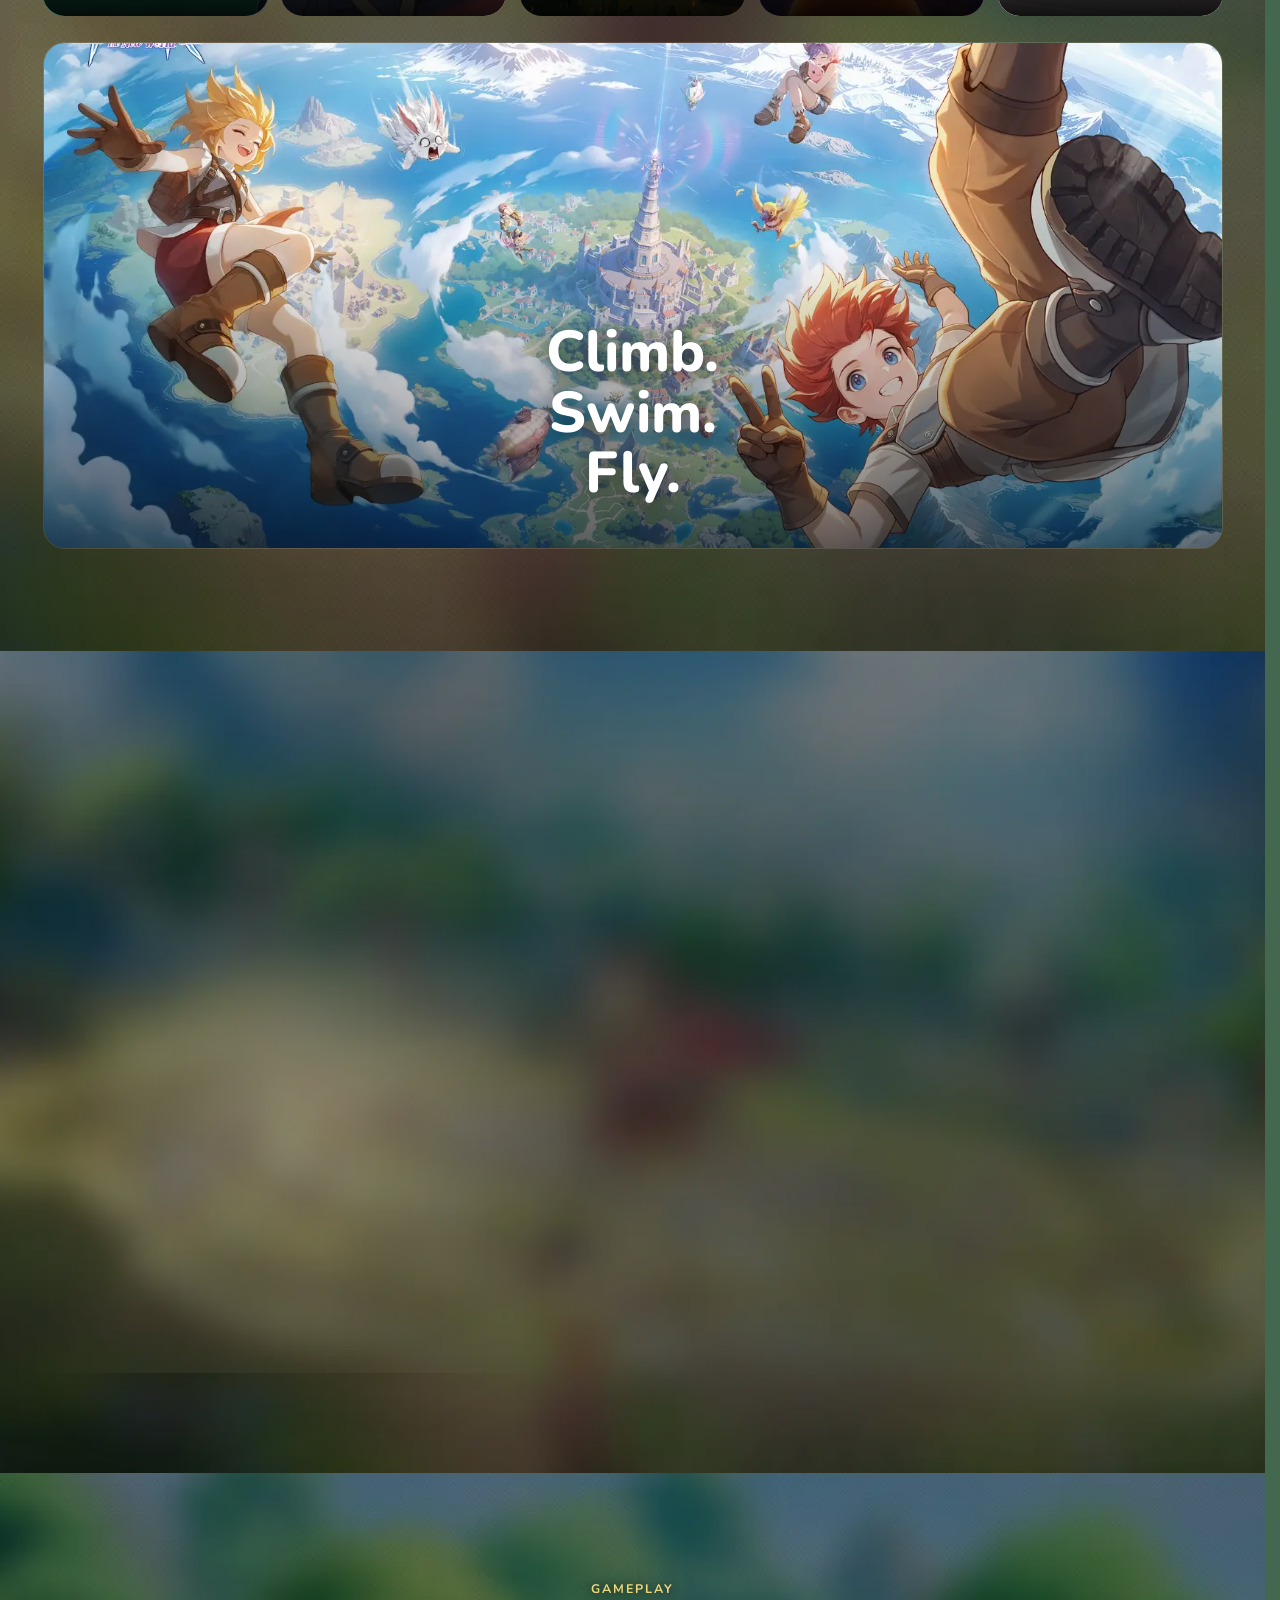
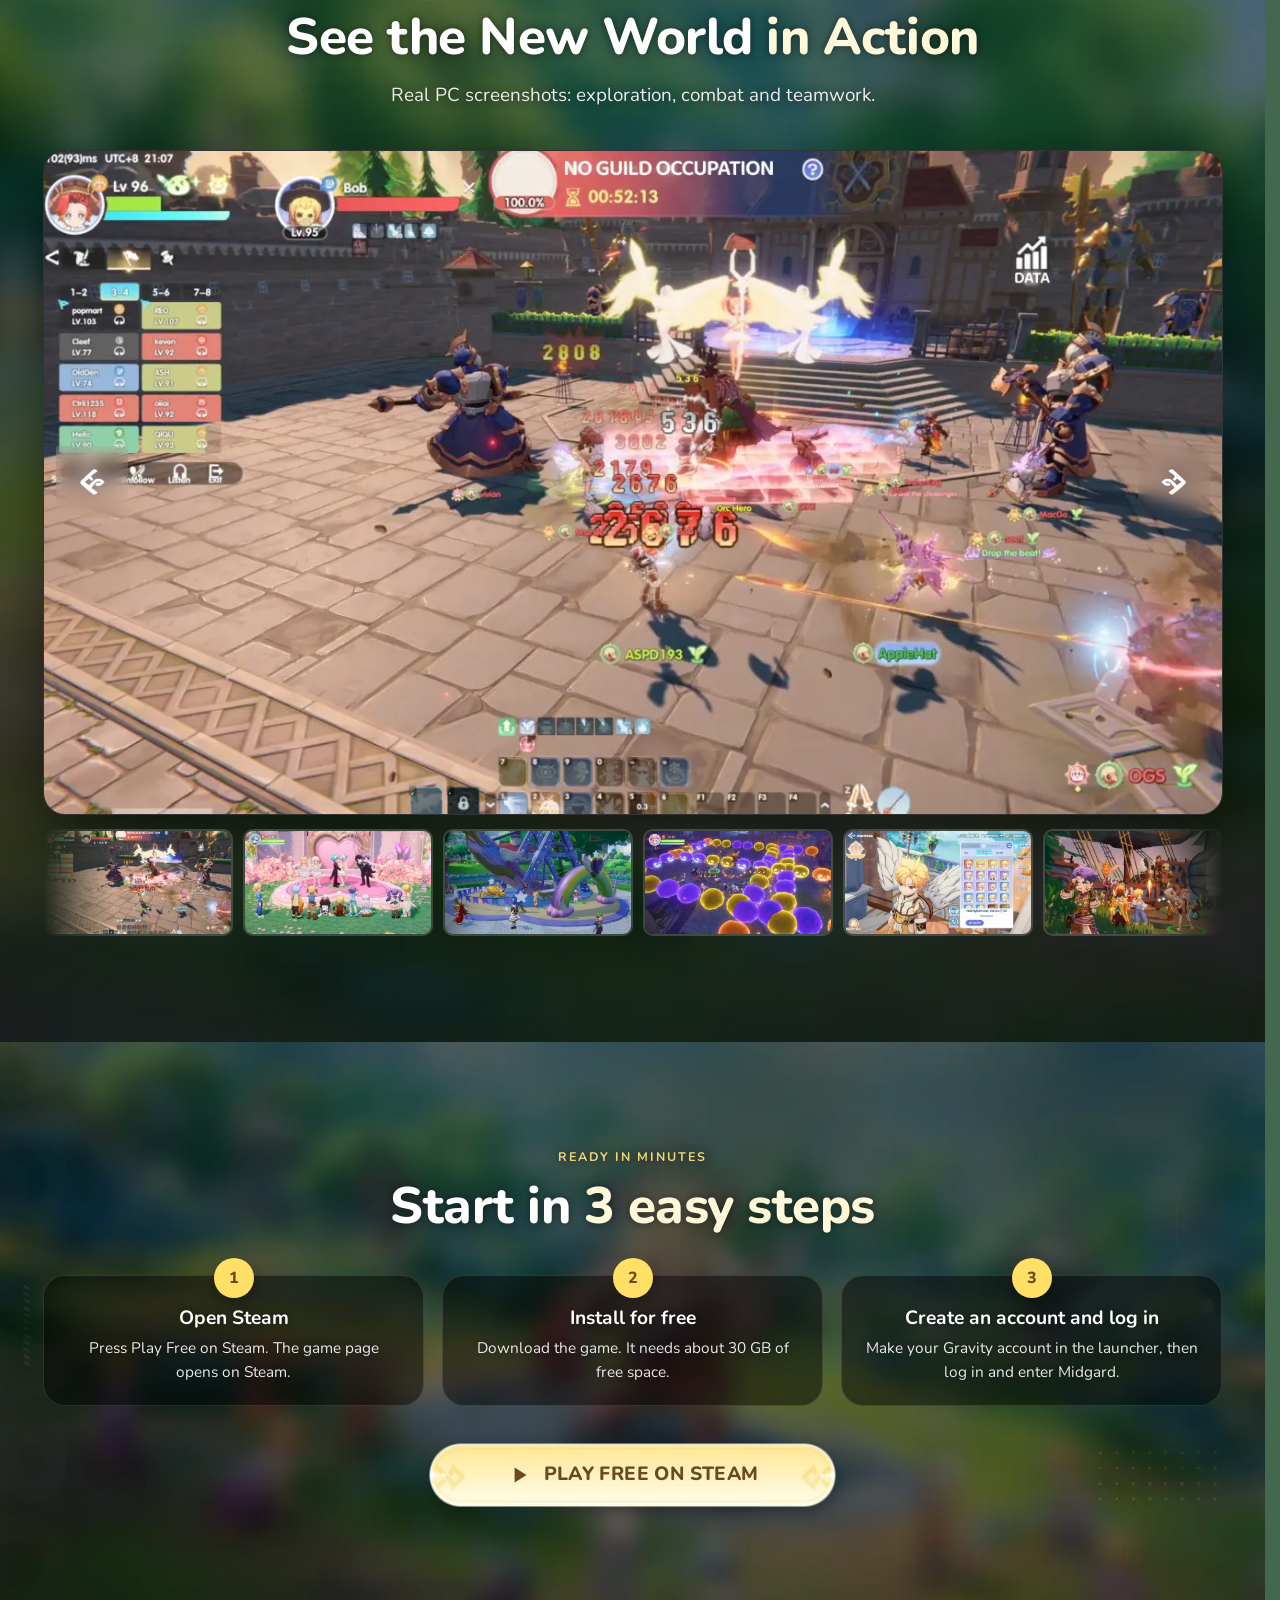
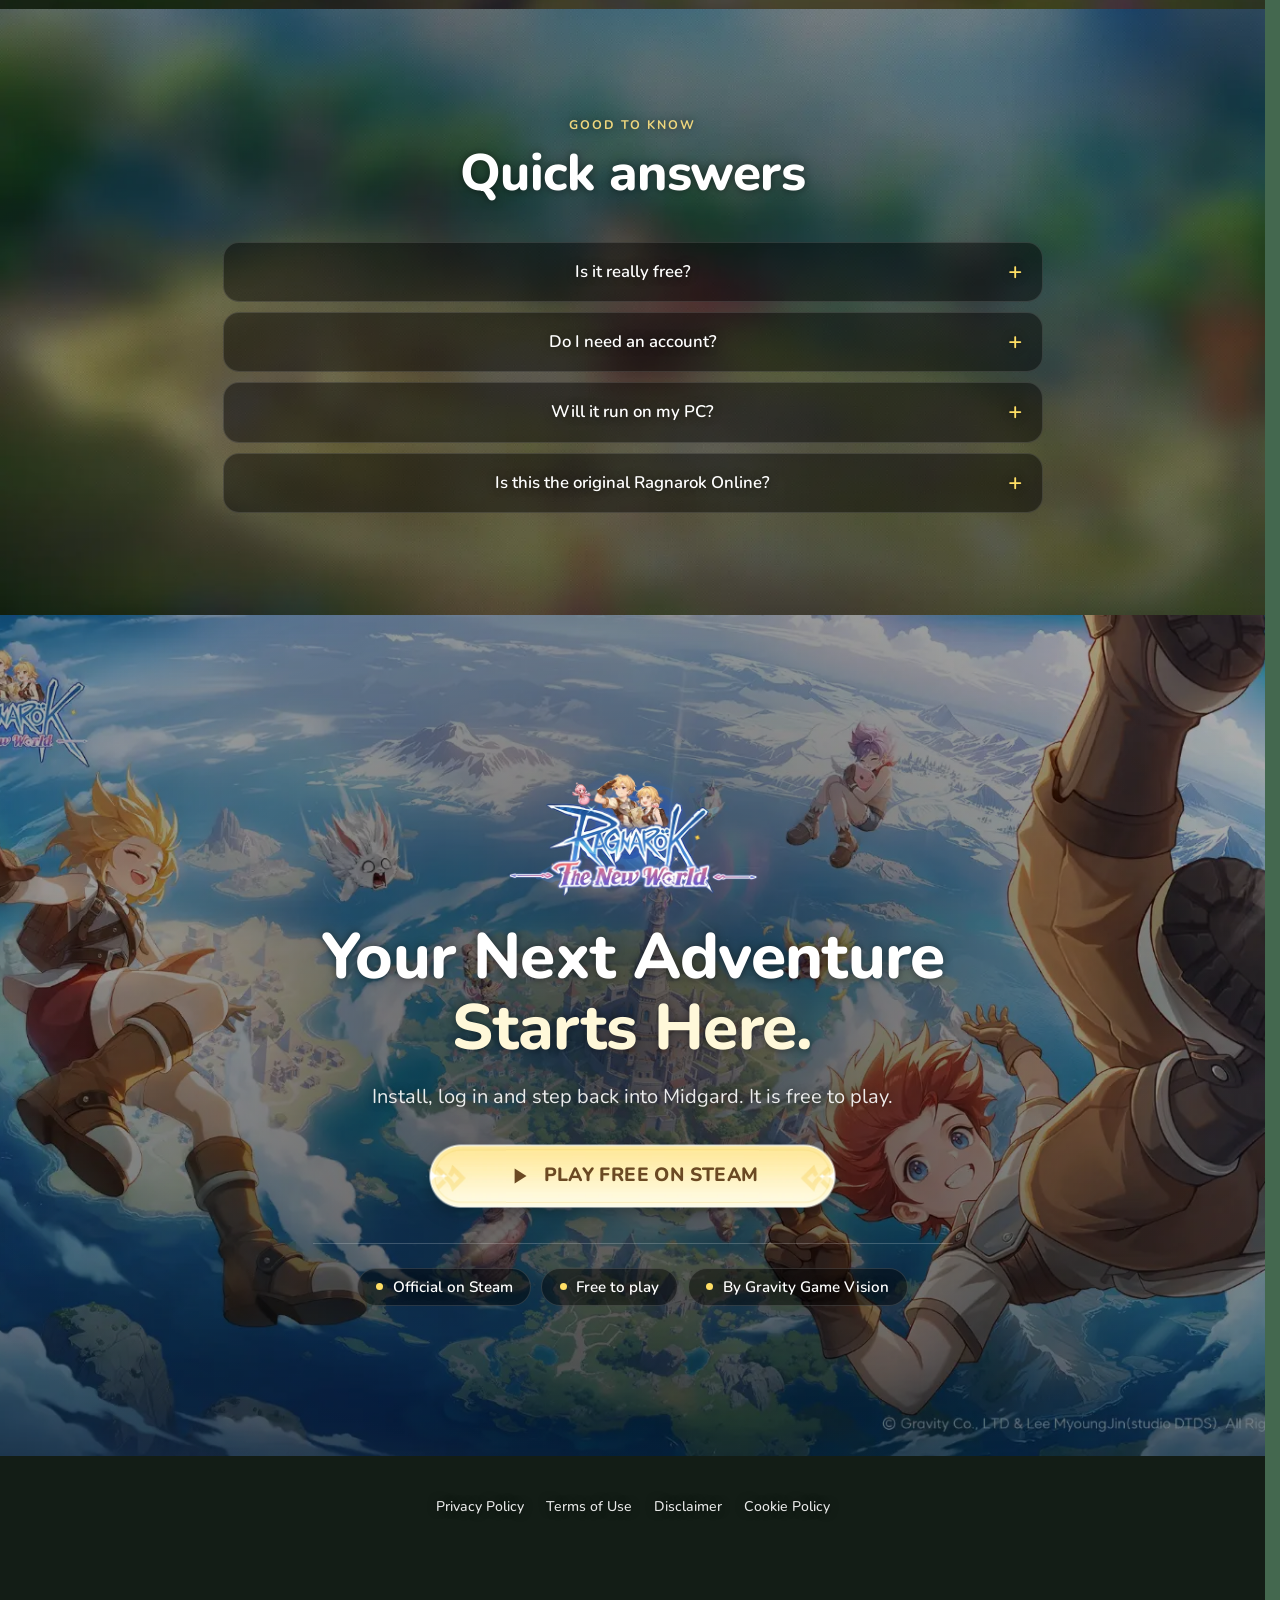
==== commit 70858cab: "Faster open: defer hero video until after load, lazy keyart Co-Authored-By: Claude Sonnet 5.5 <norep" ====
--- a/index.html
+++ b/index.html
@@ -36,10 +36,10 @@
 <main id="main" tabindex="-1">
 <!-- 01 HERO -->
 <section class="hero" id="hero" aria-labelledby="hero-title">
-  <video class="hero-video" id="heroVideo" muted loop playsinline preload="auto" aria-hidden="true" tabindex="-1"></video>
+  <video class="hero-video" id="heroVideo" muted loop playsinline preload="none" aria-hidden="true" tabindex="-1"></video>
   <div class="wrap hero-grid">
     <div>
-      <img class="hero-logo" src="logo.webp" alt="Ragnarok: The New World" width="520" height="282">
+      <img class="hero-logo" fetchpriority="high" decoding="async" src="logo.webp" alt="Ragnarok: The New World" width="520" height="282">
       <h1 id="hero-title"><span class="hl" data-i18n="h1">Midgard Is Calling You Back.</span></h1>
       <p class="sub" data-i18n="heroSub">The world you remember, rebuilt as a vast open world. Choose the class you loved, meet the new Druid and begin a new adventure today.</p>
       <a class="cta" href="https://store.steampowered.com/app/4212480/Ragnarok_The_New_World/" rel="noopener" data-cta="hero">
@@ -78,7 +78,7 @@
     </div>
     <div class="memory-right">
       <figure class="keyart rv">
-        <img data-parallax decoding="async" src="wall3.webp" alt="" width="1000" height="563">
+        <img data-parallax decoding="async" data-src="wall3.webp" alt="" width="1000" height="563">
       </figure>
       <p class="bridge rv" data-i18n="mBridge">The world you loved is back, and now it is wide open.</p>
     </div>
